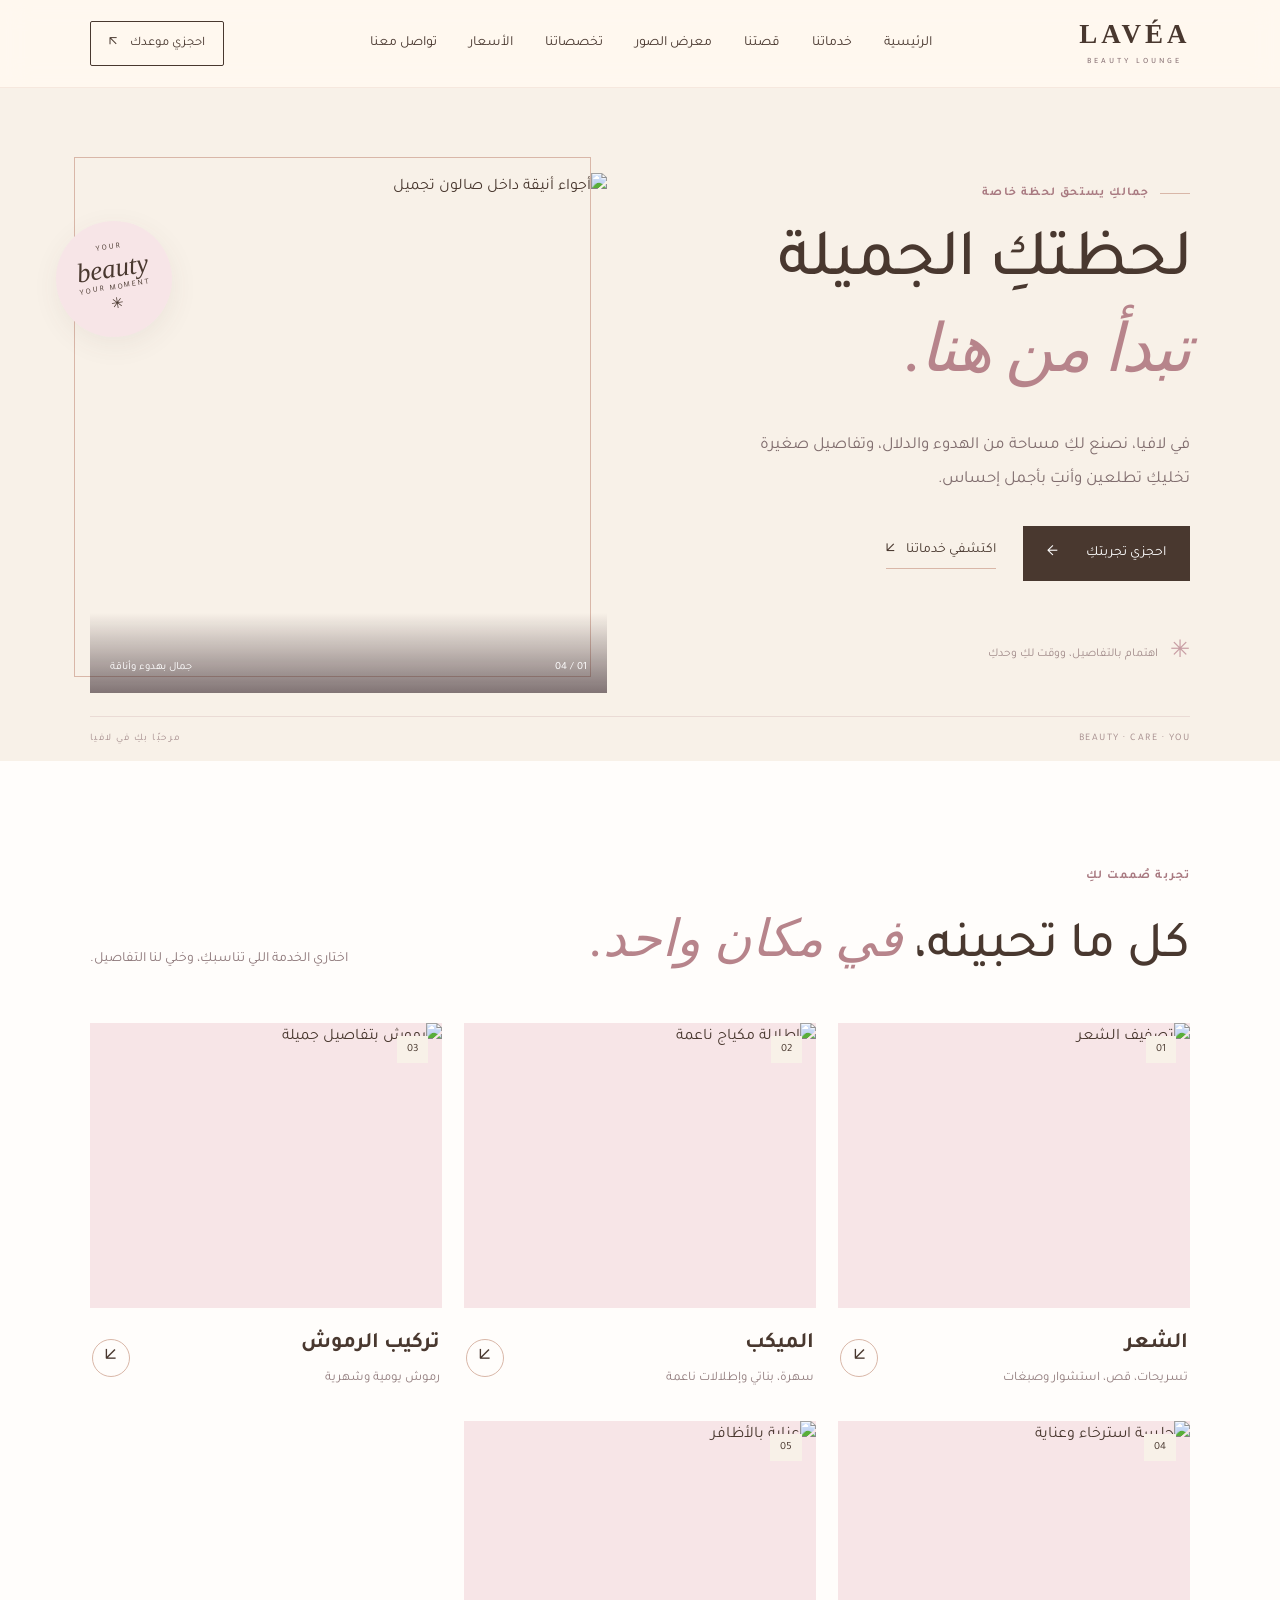
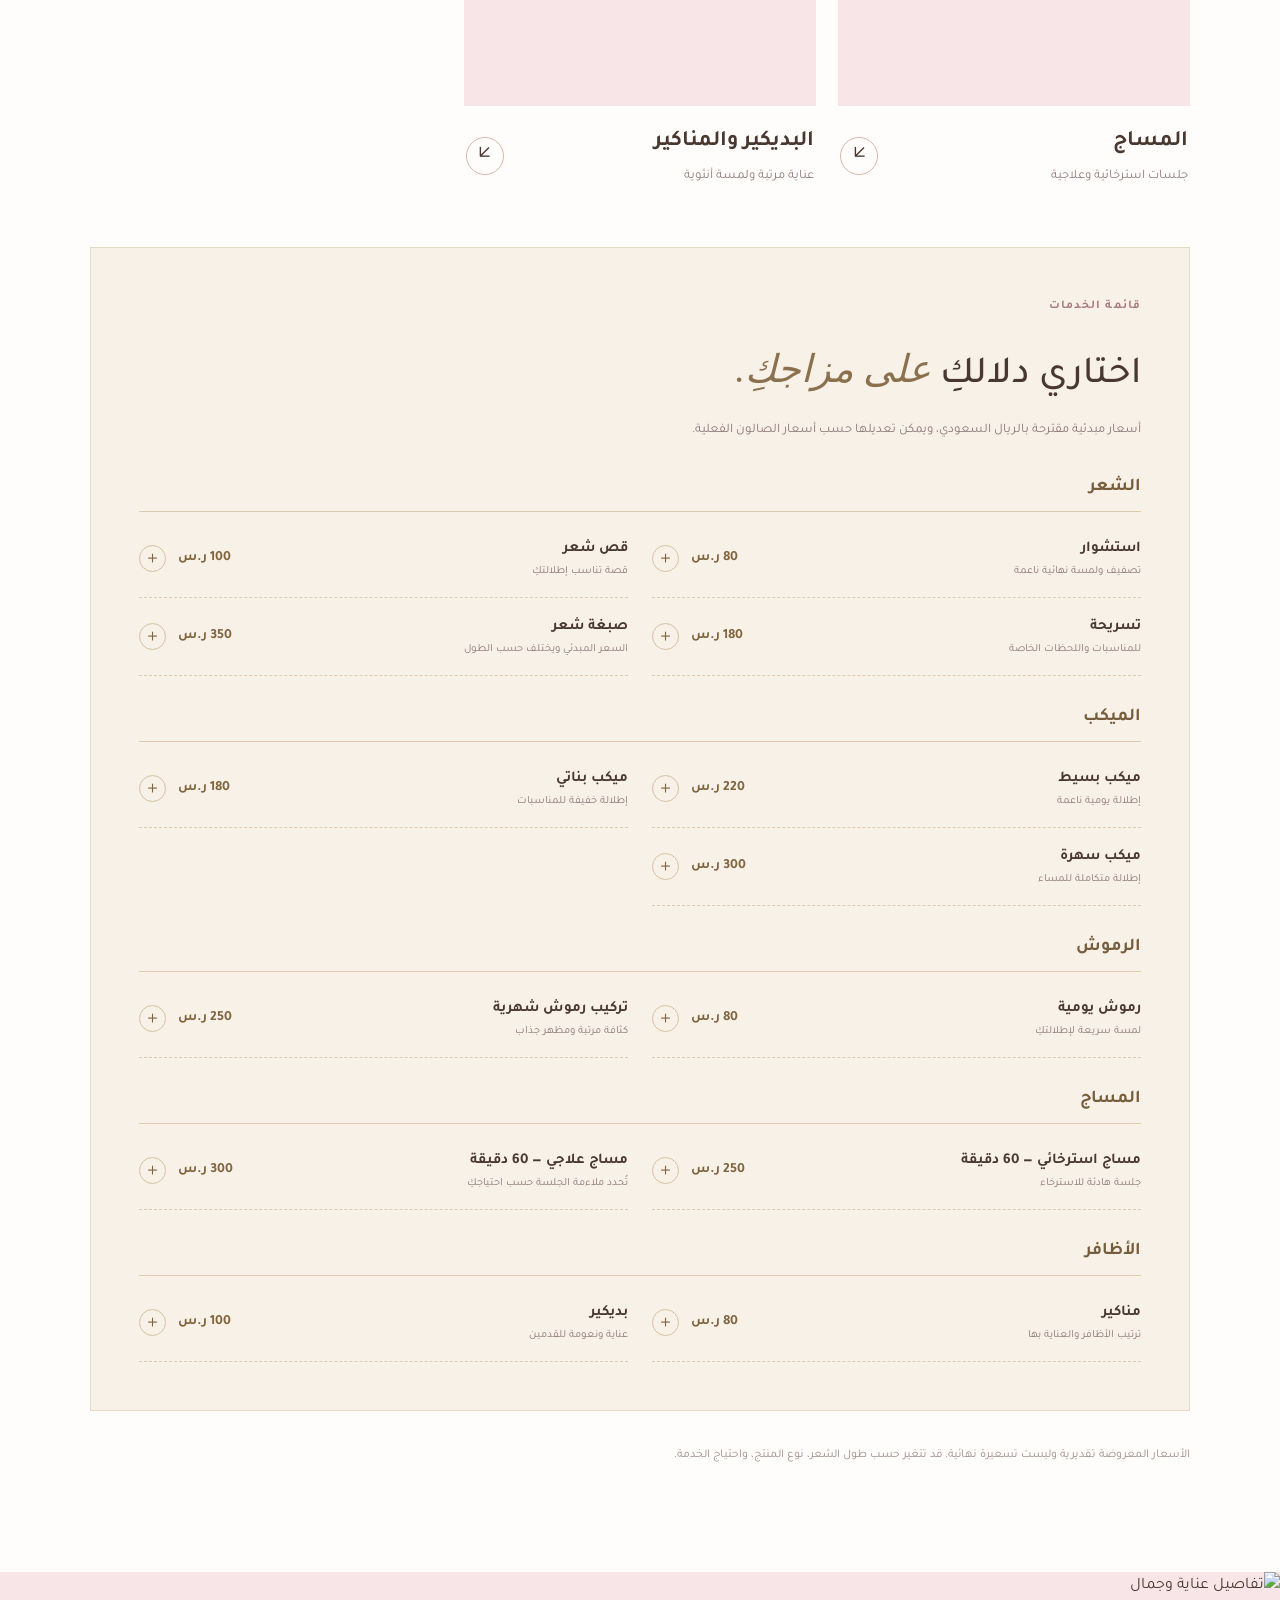
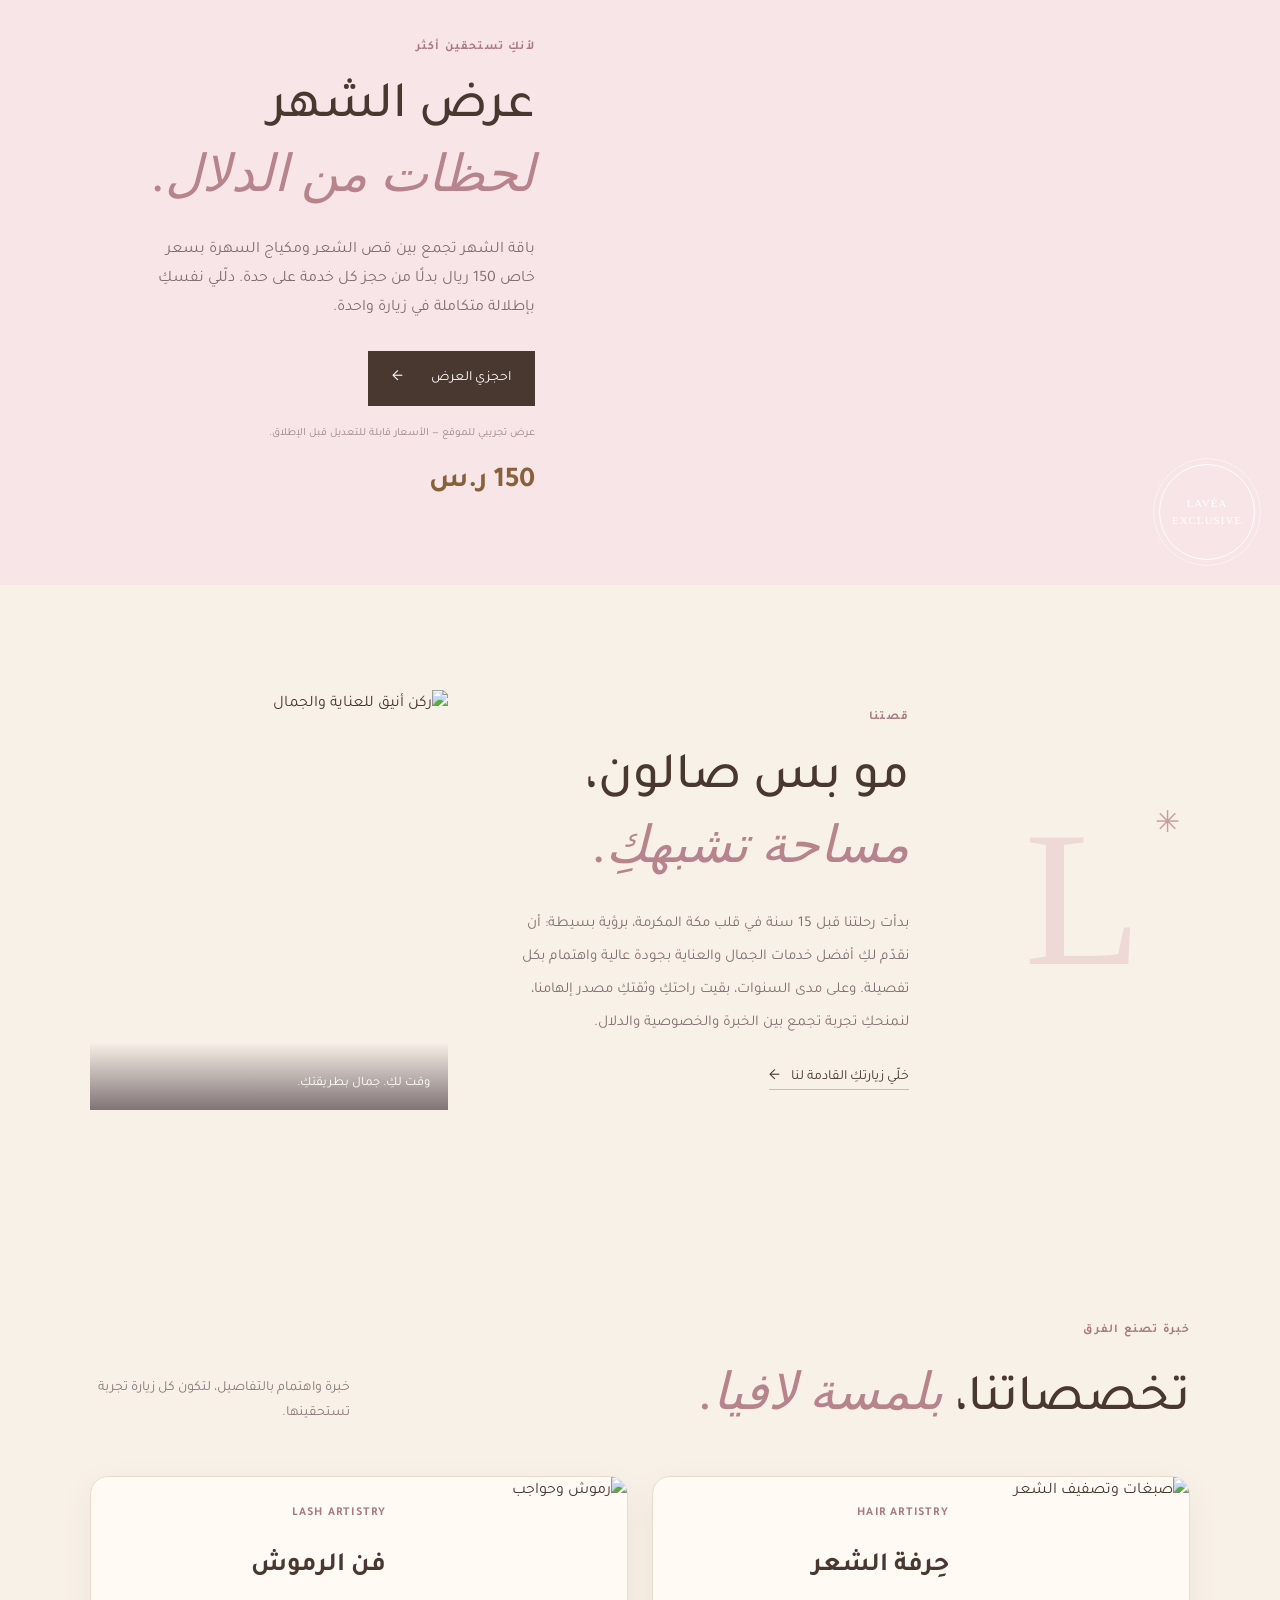
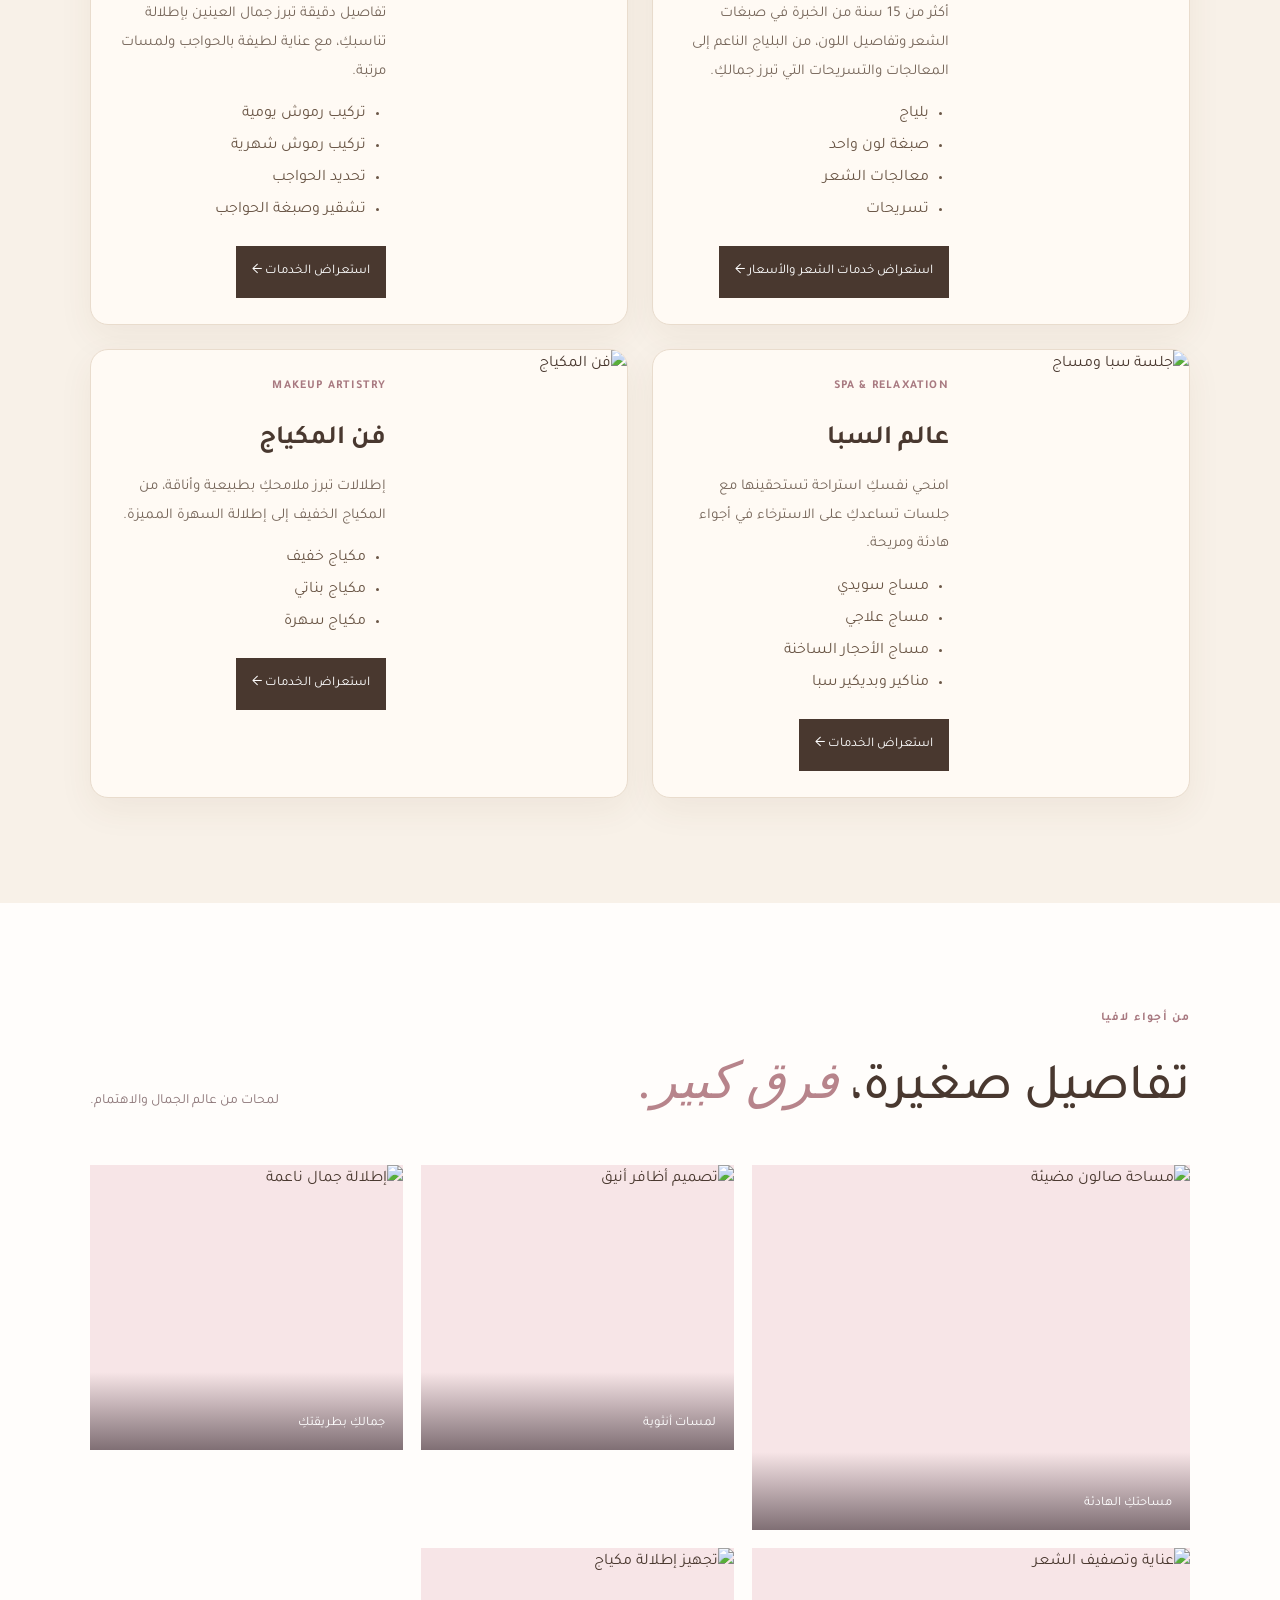
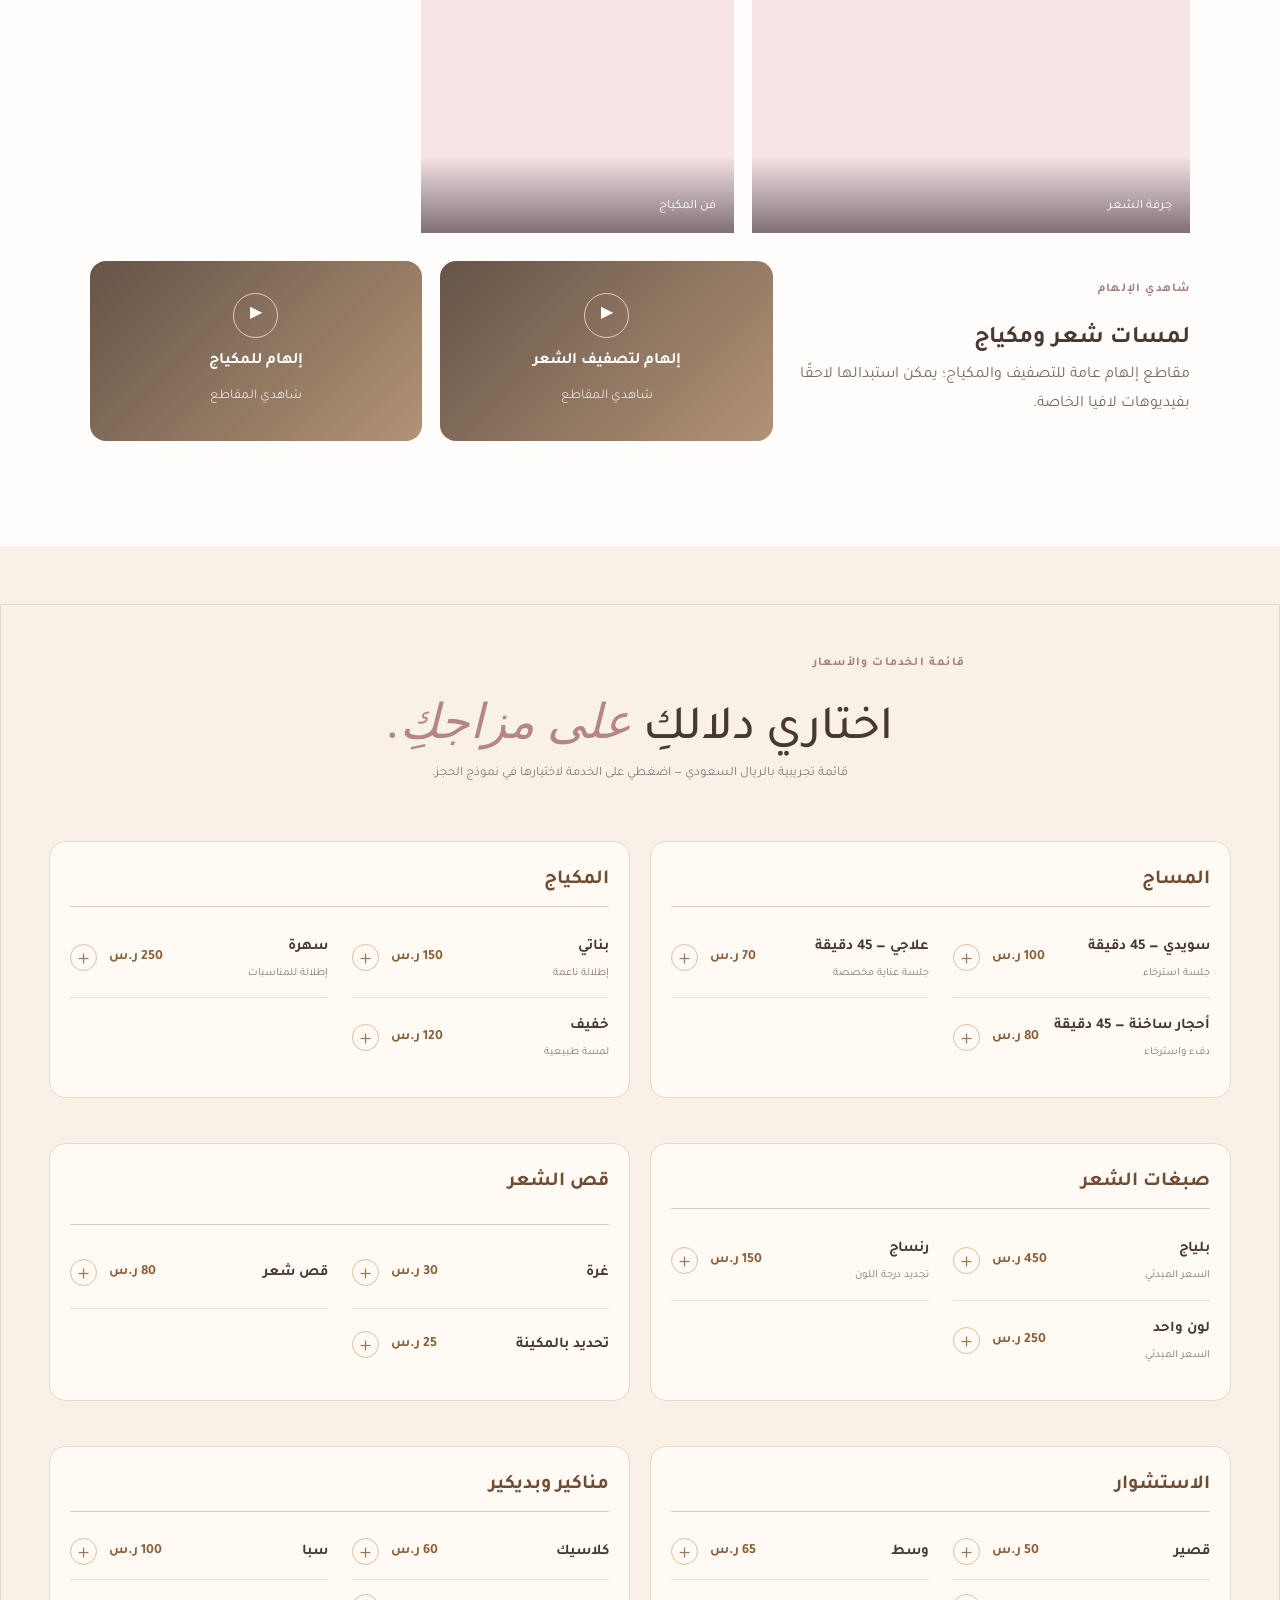
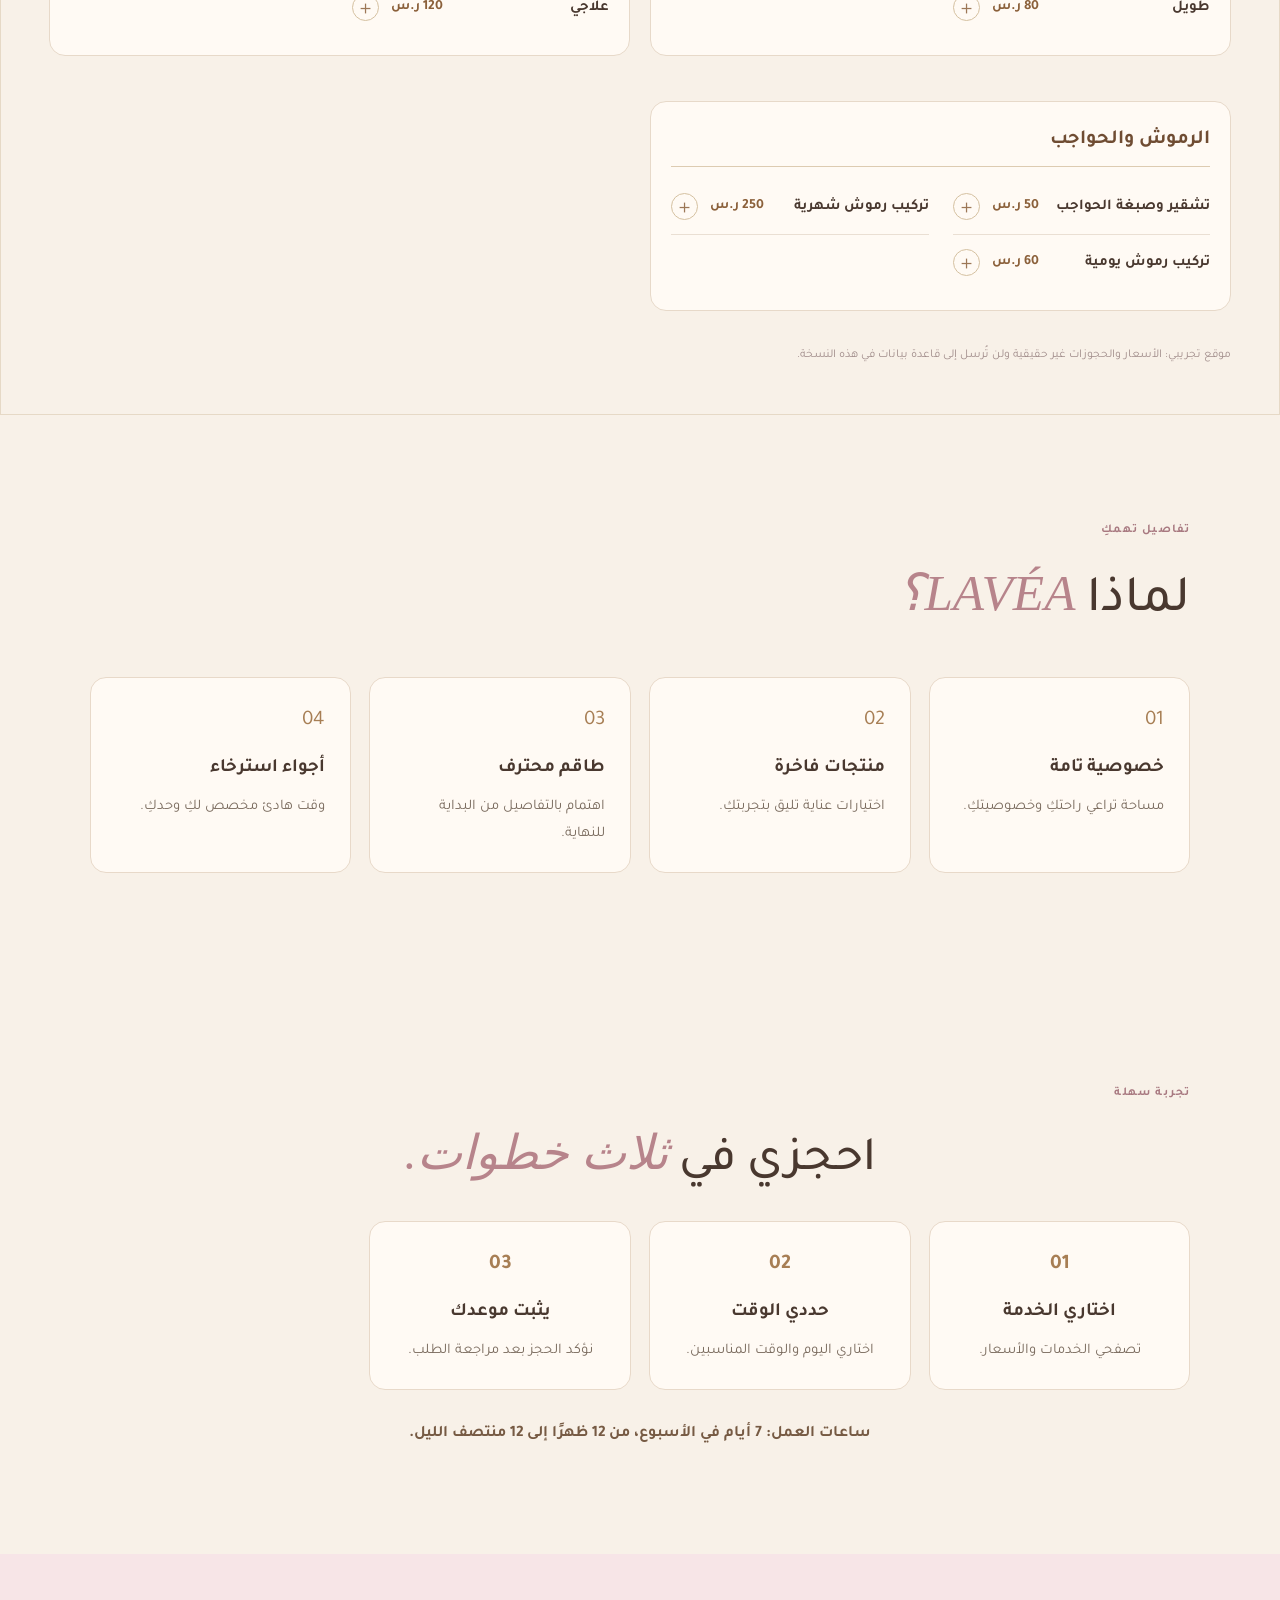
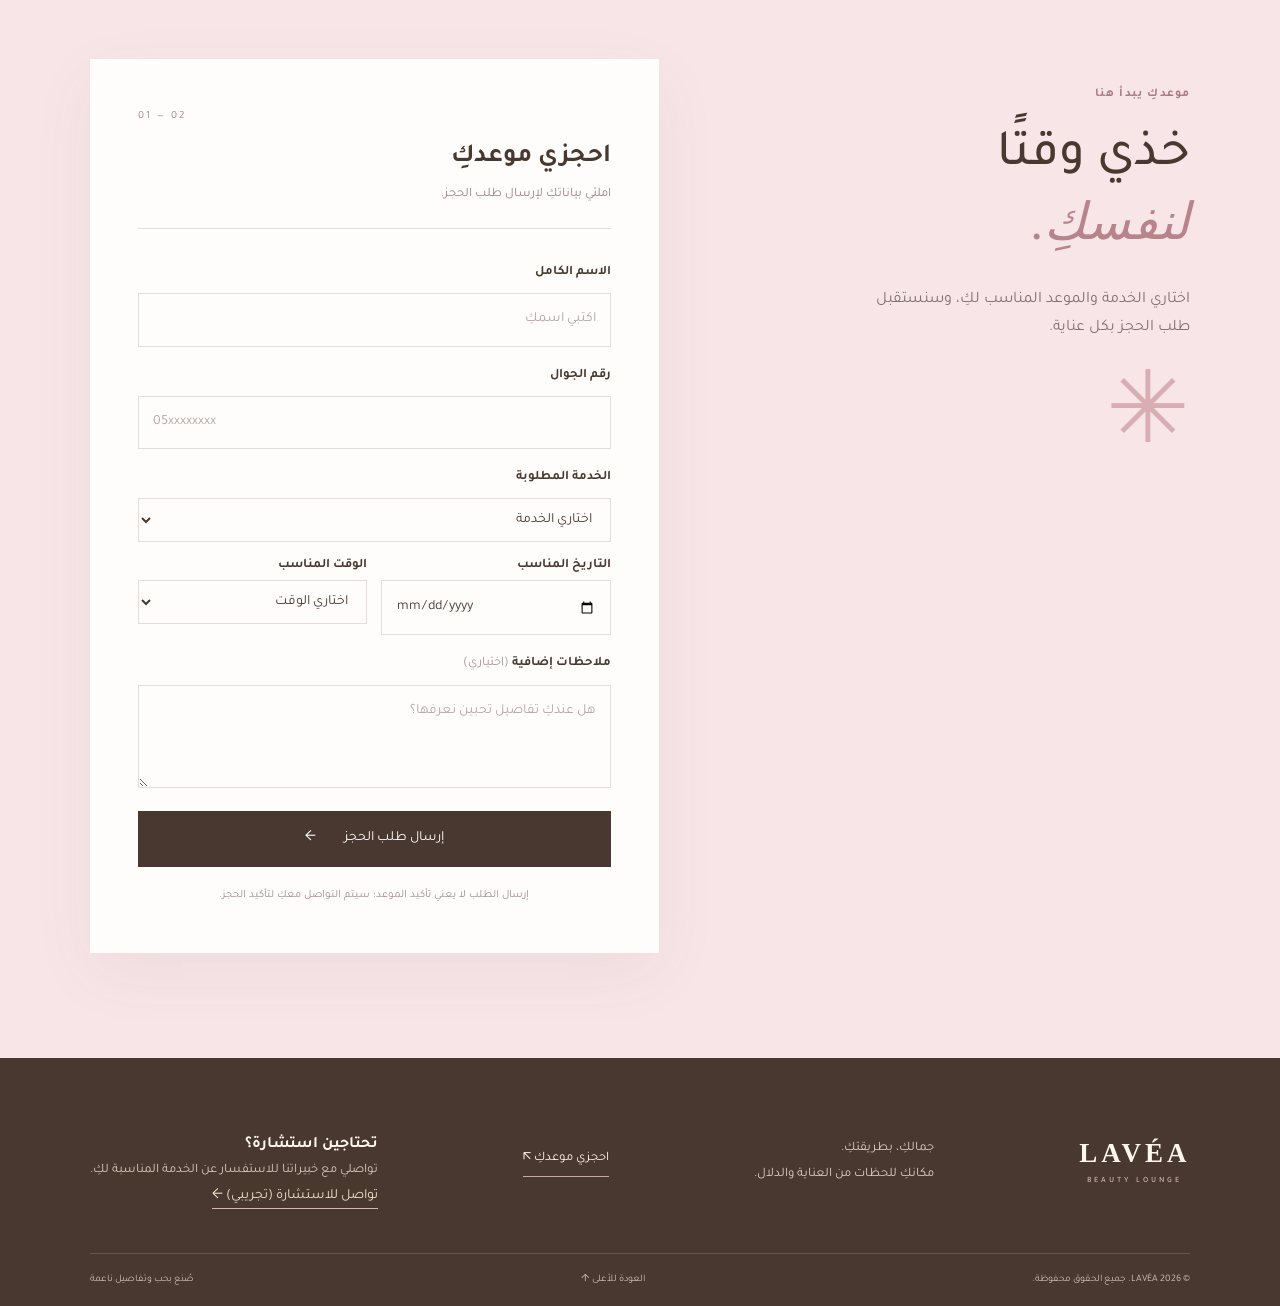
==== index.html @ 108fee9e "Add files via upload" ====
<!DOCTYPE html>
<html lang="ar" dir="rtl">
<head>
  <meta charset="UTF-8">
  <meta name="viewport" content="width=device-width, initial-scale=1.0">
  <meta name="theme-color" content="#fff8f0">
  <meta name="description" content="لافيا — مساحة أنثوية للعناية بجمالك والاستمتاع بلحظاتك الخاصة.">
  <title>LAVÉA | لافيا بيوتي</title>
  <link rel="preconnect" href="https://fonts.googleapis.com">
  <link rel="preconnect" href="https://fonts.gstatic.com" crossorigin>
  <link href="https://fonts.googleapis.com/css2?family=DM+Sans:wght@400;500;600;700&family=Tajawal:wght@400;500;600;700;800&display=swap" rel="stylesheet">
  <link rel="stylesheet" href="style.css">
</head>
<body>
  <header class="navbar">
    <a class="logo" href="#home" aria-label="لافيا الرئيسية">LAVÉA<span>BEAUTY LOUNGE</span></a>
    <nav aria-label="التنقل الرئيسي">
      <a href="#home">الرئيسية</a>
      <a href="#services">خدماتنا</a>
      <a href="#about">قصتنا</a>
      <a href="#gallery">معرض الصور</a>
      <a href="#specialties">تخصصاتنا</a>
      <a href="#price-list">الأسعار</a>
      <a href="#contact">تواصل معنا</a>
    </nav>
    <a href="#booking" class="nav-button">احجزي موعدك <span>↖</span></a>
  </header>

  <main>
    <section id="home" class="hero">
      <div class="hero-copy">
        <p class="eyebrow"><span class="eyebrow-line"></span> جمالكِ يستحق لحظة خاصة</p>
        <h1>لحظتكِ الجميلة<br><em>تبدأ من هنا.</em></h1>
        <p class="hero-description">في لافيا، نصنع لكِ مساحة من الهدوء والدلال، وتفاصيل صغيرة تخليكِ تطلعين وأنتِ بأجمل إحساس.</p>
        <div class="hero-actions">
          <a href="#booking" class="button button-primary">احجزي تجربتكِ <span>←</span></a>
          <a href="#services" class="text-link">اكتشفي خدماتنا <span>↙</span></a>
        </div>
        <div class="hero-note"><span class="sparkle">✳</span><span>اهتمام بالتفاصيل، ووقت لكِ وحدكِ</span></div>
      </div>
      <div class="hero-visual" aria-label="أجواء صالون تجميل أنيقة">
        <img src="https://images.unsplash.com/photo-1633681926022-84c23e8cb2d2?auto=format&fit=crop&w=1100&q=85" alt="أجواء أنيقة داخل صالون تجميل" fetchpriority="high">
        <div class="hero-stamp"><span>YOUR</span><strong>beauty</strong><span>YOUR MOMENT</span><b>✳</b></div>
        <div class="image-caption"><span>01 / 04</span><span>جمال بهدوء وأناقة</span></div>
      </div>
      <div class="hero-bottom"><span>BEAUTY · CARE · YOU</span><span>مرحبًا بكِ في لافيا</span></div>
    </section>

    <section id="services" class="services section-pad">
      <div class="section-heading">
        <div><p class="eyebrow">تجربة صُممت لكِ</p><h2>كل ما تحبينه، <em>في مكان واحد.</em></h2></div>
        <p class="section-intro">اختاري الخدمة اللي تناسبكِ، وخلي لنا التفاصيل.</p>
      </div>
      <div class="services-grid">
        <article class="service-card service-hair"><div class="service-photo"><img src="https://images.unsplash.com/photo-1560869713-7d0a29430803?auto=format&fit=crop&w=800&q=80" alt="تصفيف الشعر" loading="lazy"><span class="service-number">01</span></div><div class="service-info"><div><h3>الشعر</h3><p>تسريحات، قص، استشوار وصبغات</p></div><a href="#booking" aria-label="احجزي خدمة الشعر">↙</a></div></article>
        <article class="service-card"><div class="service-photo"><img src="https://images.unsplash.com/photo-1526045478516-99145907023c?auto=format&fit=crop&w=800&q=80" alt="إطلالة مكياج ناعمة" loading="lazy"><span class="service-number">02</span></div><div class="service-info"><div><h3>الميكب</h3><p>سهرة، بناتي وإطلالات ناعمة</p></div><a href="#booking" aria-label="احجزي خدمة الميكب">↙</a></div></article>
        <article class="service-card"><div class="service-photo"><img src="https://images.unsplash.com/photo-1604654894610-df63bc536371?auto=format&fit=crop&w=800&q=80" alt="رموش بتفاصيل جميلة" loading="lazy"><span class="service-number">03</span></div><div class="service-info"><div><h3>تركيب الرموش</h3><p>رموش يومية وشهرية</p></div><a href="#booking" aria-label="احجزي خدمة الرموش">↙</a></div></article>
        <article class="service-card"><div class="service-photo"><img src="https://images.unsplash.com/photo-1544161515-4ab6ce6db874?auto=format&fit=crop&w=800&q=80" alt="جلسة استرخاء وعناية" loading="lazy"><span class="service-number">04</span></div><div class="service-info"><div><h3>المساج</h3><p>جلسات استرخائية وعلاجية</p></div><a href="#booking" aria-label="احجزي خدمة المساج">↙</a></div></article>
        <article class="service-card"><div class="service-photo"><img src="https://images.unsplash.com/photo-1604654894610-df63bc536371?auto=format&fit=crop&w=800&q=80" alt="عناية بالأظافر" loading="lazy"><span class="service-number">05</span></div><div class="service-info"><div><h3>البديكير والمناكير</h3><p>عناية مرتبة ولمسة أنثوية</p></div><a href="#booking" aria-label="احجزي خدمة الأظافر">↙</a></div></article>
      </div>
      <div class="price-menu" aria-labelledby="price-title">
        <div class="price-menu-heading"><p class="eyebrow">قائمة الخدمات</p><h3 id="price-title">اختاري دلالكِ <em>على مزاجكِ.</em></h3><p>أسعار مبدئية مقترحة بالريال السعودي، ويمكن تعديلها حسب أسعار الصالون الفعلية.</p></div>
        <div class="price-group"><h4>الشعر</h4>
          <button class="price-item" type="button" data-service="استشوار"><span><b>استشوار</b><small>تصفيف ولمسة نهائية ناعمة</small></span><strong>80 ر.س</strong><i>＋</i></button>
          <button class="price-item" type="button" data-service="قص شعر"><span><b>قص شعر</b><small>قصة تناسب إطلالتكِ</small></span><strong>100 ر.س</strong><i>＋</i></button>
          <button class="price-item" type="button" data-service="تسريحة"><span><b>تسريحة</b><small>للمناسبات واللحظات الخاصة</small></span><strong>180 ر.س</strong><i>＋</i></button>
          <button class="price-item" type="button" data-service="صبغة شعر"><span><b>صبغة شعر</b><small>السعر المبدئي ويختلف حسب الطول</small></span><strong>350 ر.س</strong><i>＋</i></button>
        </div>
        <div class="price-group"><h4>الميكب</h4>
          <button class="price-item" type="button" data-service="ميكب بسيط"><span><b>ميكب بسيط</b><small>إطلالة يومية ناعمة</small></span><strong>220 ر.س</strong><i>＋</i></button>
          <button class="price-item" type="button" data-service="ميكب بناتي"><span><b>ميكب بناتي</b><small>إطلالة خفيفة للمناسبات</small></span><strong>180 ر.س</strong><i>＋</i></button>
          <button class="price-item" type="button" data-service="ميكب سهرة"><span><b>ميكب سهرة</b><small>إطلالة متكاملة للمساء</small></span><strong>300 ر.س</strong><i>＋</i></button>
        </div>
        <div class="price-group"><h4>الرموش</h4>
          <button class="price-item" type="button" data-service="رموش يومية"><span><b>رموش يومية</b><small>لمسة سريعة لإطلالتكِ</small></span><strong>80 ر.س</strong><i>＋</i></button>
          <button class="price-item" type="button" data-service="تركيب رموش شهرية"><span><b>تركيب رموش شهرية</b><small>كثافة مرتبة ومظهر جذاب</small></span><strong>250 ر.س</strong><i>＋</i></button>
        </div>
        <div class="price-group"><h4>المساج</h4>
          <button class="price-item" type="button" data-service="مساج استرخائي"><span><b>مساج استرخائي — 60 دقيقة</b><small>جلسة هادئة للاسترخاء</small></span><strong>250 ر.س</strong><i>＋</i></button>
          <button class="price-item" type="button" data-service="مساج علاجي"><span><b>مساج علاجي — 60 دقيقة</b><small>تُحدد ملاءمة الجلسة حسب احتياجكِ</small></span><strong>300 ر.س</strong><i>＋</i></button>
        </div>
        <div class="price-group"><h4>الأظافر</h4>
          <button class="price-item" type="button" data-service="مناكير"><span><b>مناكير</b><small>ترتيب الأظافر والعناية بها</small></span><strong>80 ر.س</strong><i>＋</i></button>
          <button class="price-item" type="button" data-service="بديكير"><span><b>بديكير</b><small>عناية ونعومة للقدمين</small></span><strong>100 ر.س</strong><i>＋</i></button>
        </div>
      </div>
      <p class="services-footnote">الأسعار المعروضة تقديرية وليست تسعيرة نهائية. قد تتغير حسب طول الشعر، نوع المنتج، واحتياج الخدمة.</p>
    </section>

    <section class="monthly-offer" aria-labelledby="offer-title">
      <div class="offer-image"><img src="https://images.unsplash.com/photo-1519415510236-718bdfcd89c8?auto=format&fit=crop&w=1100&q=85" alt="تفاصيل عناية وجمال" loading="lazy"><span class="offer-seal">LAVÉA<br>EXCLUSIVE</span></div>
      <div class="offer-copy"><p class="eyebrow">لأنكِ تستحقين أكثر</p><h2 id="offer-title">عرض الشهر<br><em>لحظات من الدلال.</em></h2><p>باقة الشهر تجمع بين قص الشعر ومكياج السهرة بسعر خاص 150 ريال بدلًا من حجز كل خدمة على حدة. دلّلي نفسكِ بإطلالة متكاملة في زيارة واحدة.</p><a href="#booking" class="button button-dark">احجزي العرض <span>←</span></a><span class="offer-small">عرض تجريبي للموقع — الأسعار قابلة للتعديل قبل الإطلاق.</span><strong class="offer-price">150 ر.س</strong></div>
    </section>

    <section id="about" class="about section-pad">
      <div class="about-mark">L<span>✳</span></div>
      <div class="about-copy"><p class="eyebrow">قصتنا</p><h2>مو بس صالون،<br><em>مساحة تشبهكِ.</em></h2><p>بدأت رحلتنا قبل 15 سنة في قلب مكة المكرمة، برؤية بسيطة: أن نقدّم لكِ أفضل خدمات الجمال والعناية بجودة عالية واهتمام بكل تفصيلة. وعلى مدى السنوات، بقيت راحتكِ وثقتكِ مصدر إلهامنا، لنمنحكِ تجربة تجمع بين الخبرة والخصوصية والدلال.</p><a class="text-link" href="#booking">خلّي زيارتكِ القادمة لنا <span>←</span></a></div>
      <div class="about-image"><img src="https://images.unsplash.com/photo-1600334129128-685c5582fd35?auto=format&fit=crop&w=900&q=85" alt="ركن أنيق للعناية والجمال" loading="lazy"><span>وقت لكِ. جمال بطريقتكِ.</span></div>
    </section>

    <section id="specialties" class="specialties section-pad">
      <div class="section-heading"><div><p class="eyebrow">خبرة تصنع الفرق</p><h2>تخصصاتنا، <em>بلمسة لافيا.</em></h2></div><p class="section-intro">خبرة واهتمام بالتفاصيل، لتكون كل زيارة تجربة تستحقينها.</p></div>
      <div class="specialty-grid">
        <article class="specialty-card"><img src="https://images.unsplash.com/photo-1560869713-7d0a29430803?auto=format&fit=crop&w=900&q=85" alt="صبغات وتصفيف الشعر" loading="lazy"><div><p class="eyebrow">HAIR ARTISTRY</p><h3>حِرفة الشعر</h3><p>أكثر من 15 سنة من الخبرة في صبغات الشعر وتفاصيل اللون، من البلياج الناعم إلى المعالجات والتسريحات التي تبرز جمالكِ.</p><ul><li>بلياج</li><li>صبغة لون واحد</li><li>معالجات الشعر</li><li>تسريحات</li></ul><a class="button button-dark" href="#price-list">استعراض خدمات الشعر والأسعار ←</a></div></article>
        <article class="specialty-card"><img src="https://images.unsplash.com/photo-1583001931096-959e9a1a6223?auto=format&fit=crop&w=900&q=85" alt="رموش وحواجب" loading="lazy"><div><p class="eyebrow">LASH ARTISTRY</p><h3>فن الرموش</h3><p>تفاصيل دقيقة تبرز جمال العينين بإطلالة تناسبكِ، مع عناية لطيفة بالحواجب ولمسات مرتبة.</p><ul><li>تركيب رموش يومية</li><li>تركيب رموش شهرية</li><li>تحديد الحواجب</li><li>تشقير وصبغة الحواجب</li></ul><a class="button button-dark" href="#price-list">استعراض الخدمات ←</a></div></article>
        <article class="specialty-card"><img src="https://images.unsplash.com/photo-1544161515-4ab6ce6db874?auto=format&fit=crop&w=900&q=85" alt="جلسة سبا ومساج" loading="lazy"><div><p class="eyebrow">SPA & RELAXATION</p><h3>عالم السبا</h3><p>امنحي نفسكِ استراحة تستحقينها مع جلسات تساعدكِ على الاسترخاء في أجواء هادئة ومريحة.</p><ul><li>مساج سويدي</li><li>مساج علاجي</li><li>مساج الأحجار الساخنة</li><li>مناكير وبديكير سبا</li></ul><a class="button button-dark" href="#price-list">استعراض الخدمات ←</a></div></article>
        <article class="specialty-card"><img src="https://images.unsplash.com/photo-1487412947147-5cebf100ffc2?auto=format&fit=crop&w=900&q=85" alt="فن المكياج" loading="lazy"><div><p class="eyebrow">MAKEUP ARTISTRY</p><h3>فن المكياج</h3><p>إطلالات تبرز ملامحكِ بطبيعية وأناقة، من المكياج الخفيف إلى إطلالة السهرة المميزة.</p><ul><li>مكياج خفيف</li><li>مكياج بناتي</li><li>مكياج سهرة</li></ul><a class="button button-dark" href="#price-list">استعراض الخدمات ←</a></div></article>
      </div>
    </section>

    <section id="gallery" class="gallery section-pad">
      <div class="section-heading"><div><p class="eyebrow">من أجواء لافيا</p><h2>تفاصيل صغيرة، <em>فرق كبير.</em></h2></div><p class="section-intro">لمحات من عالم الجمال والاهتمام.</p></div>
      <div class="gallery-grid">
        <figure class="gallery-large"><img src="https://images.unsplash.com/photo-1600948836101-f9ffda59d250?auto=format&fit=crop&w=1000&q=85" alt="مساحة صالون مضيئة" loading="lazy"><figcaption>مساحتكِ الهادئة</figcaption></figure>
        <figure><img src="https://images.unsplash.com/photo-1610992015732-2449b76344bc?auto=format&fit=crop&w=700&q=85" alt="تصميم أظافر أنيق" loading="lazy"><figcaption>لمسات أنثوية</figcaption></figure>
        <figure><img src="https://images.unsplash.com/photo-1487412947147-5cebf100ffc2?auto=format&fit=crop&w=700&q=85" alt="إطلالة جمال ناعمة" loading="lazy"><figcaption>جمالكِ بطريقتكِ</figcaption></figure>
        <figure><img src="https://images.unsplash.com/photo-1560066984-138dadb4c035?auto=format&fit=crop&w=700&q=85" alt="عناية وتصفيف الشعر" loading="lazy"><figcaption>حِرفة الشعر</figcaption></figure>
        <figure><img src="https://images.unsplash.com/photo-1522337360788-8b13dee7a37e?auto=format&fit=crop&w=700&q=85" alt="تجهيز إطلالة مكياج" loading="lazy"><figcaption>فن المكياج</figcaption></figure>
      </div>
      <div class="video-gallery"><div><p class="eyebrow">شاهدي الإلهام</p><h3>لمسات شعر ومكياج</h3><p>مقاطع إلهام عامة للتصفيف والمكياج؛ يمكن استبدالها لاحقًا بفيديوهات لافيا الخاصة.</p></div><a class="video-tile" href="https://www.youtube.com/results?search_query=hair+styling+tutorial" target="_blank" rel="noopener"><span>▶</span><b>إلهام لتصفيف الشعر</b><small>شاهدي المقاطع</small></a><a class="video-tile" href="https://www.youtube.com/results?search_query=soft+glam+makeup+tutorial" target="_blank" rel="noopener"><span>▶</span><b>إلهام للمكياج</b><small>شاهدي المقاطع</small></a>
    </section>

    <section id="price-list" class="price-menu section-pad"><div class="price-menu-heading"><p class="eyebrow">قائمة الخدمات والأسعار</p><h2>اختاري دلالكِ <em>على مزاجكِ.</em></h2><p>قائمة تجريبية بالريال السعودي — اضغطي على الخدمة لاختيارها في نموذج الحجز.</p></div><div class="demo-price-grid">
<div class="price-group"><h4>المساج</h4><button class="price-item" data-service="مساج سويدي"><span><b>سويدي — 45 دقيقة</b><small>جلسة استرخاء</small></span><strong>100 ر.س</strong><i>＋</i></button><button class="price-item" data-service="مساج علاجي"><span><b>علاجي — 45 دقيقة</b><small>جلسة عناية مخصصة</small></span><strong>70 ر.س</strong><i>＋</i></button><button class="price-item" data-service="مساج أحجار ساخنة"><span><b>أحجار ساخنة — 45 دقيقة</b><small>دفء واسترخاء</small></span><strong>80 ر.س</strong><i>＋</i></button></div>
<div class="price-group"><h4>المكياج</h4><button class="price-item" data-service="مكياج بناتي"><span><b>بناتي</b><small>إطلالة ناعمة</small></span><strong>150 ر.س</strong><i>＋</i></button><button class="price-item" data-service="مكياج سهرة"><span><b>سهرة</b><small>إطلالة للمناسبات</small></span><strong>250 ر.س</strong><i>＋</i></button><button class="price-item" data-service="مكياج خفيف"><span><b>خفيف</b><small>لمسة طبيعية</small></span><strong>120 ر.س</strong><i>＋</i></button></div>
<div class="price-group"><h4>صبغات الشعر</h4><button class="price-item" data-service="بلياج"><span><b>بلياج</b><small>السعر المبدئي</small></span><strong>450 ر.س</strong><i>＋</i></button><button class="price-item" data-service="رنساج"><span><b>رنساج</b><small>تجديد درجة اللون</small></span><strong>150 ر.س</strong><i>＋</i></button><button class="price-item" data-service="صبغة لون واحد"><span><b>لون واحد</b><small>السعر المبدئي</small></span><strong>250 ر.س</strong><i>＋</i></button></div>
<div class="price-group"><h4>قص الشعر</h4><button class="price-item" data-service="قص غرة"><span><b>غرة</b></span><strong>30 ر.س</strong><i>＋</i></button><button class="price-item" data-service="قص شعر"><span><b>قص شعر</b></span><strong>80 ر.س</strong><i>＋</i></button><button class="price-item" data-service="تحديد بالمكينة"><span><b>تحديد بالمكينة</b></span><strong>25 ر.س</strong><i>＋</i></button></div>
<div class="price-group"><h4>الاستشوار</h4><button class="price-item" data-service="استشوار قصير"><span><b>قصير</b></span><strong>50 ر.س</strong><i>＋</i></button><button class="price-item" data-service="استشوار وسط"><span><b>وسط</b></span><strong>65 ر.س</strong><i>＋</i></button><button class="price-item" data-service="استشوار طويل"><span><b>طويل</b></span><strong>80 ر.س</strong><i>＋</i></button></div>
<div class="price-group"><h4>مناكير وبديكير</h4><button class="price-item" data-service="مناكير وبديكير كلاسيك"><span><b>كلاسيك</b></span><strong>60 ر.س</strong><i>＋</i></button><button class="price-item" data-service="مناكير وبديكير سبا"><span><b>سبا</b></span><strong>100 ر.س</strong><i>＋</i></button><button class="price-item" data-service="مناكير وبديكير علاجي"><span><b>علاجي</b></span><strong>120 ر.س</strong><i>＋</i></button></div>
<div class="price-group"><h4>الرموش والحواجب</h4><button class="price-item" data-service="تشقير وصبغة الحواجب"><span><b>تشقير وصبغة الحواجب</b></span><strong>50 ر.س</strong><i>＋</i></button><button class="price-item" data-service="رموش شهرية"><span><b>تركيب رموش شهرية</b></span><strong>250 ر.س</strong><i>＋</i></button><button class="price-item" data-service="رموش يومية"><span><b>تركيب رموش يومية</b></span><strong>60 ر.س</strong><i>＋</i></button></div></div><p class="services-footnote">موقع تجريبي: الأسعار والحجوزات غير حقيقية ولن تُرسل إلى قاعدة بيانات في هذه النسخة.</p></section>

    <section class="why-lavea section-pad"><div class="section-heading"><div><p class="eyebrow">تفاصيل تهمكِ</p><h2>لماذا <em>LAVÉA؟</em></h2></div></div><div class="why-grid"><article><span>01</span><h3>خصوصية تامة</h3><p>مساحة تراعي راحتكِ وخصوصيتكِ.</p></article><article><span>02</span><h3>منتجات فاخرة</h3><p>اختيارات عناية تليق بتجربتكِ.</p></article><article><span>03</span><h3>طاقم محترف</h3><p>اهتمام بالتفاصيل من البداية للنهاية.</p></article><article><span>04</span><h3>أجواء استرخاء</h3><p>وقت هادئ مخصص لكِ وحدكِ.</p></article></div></section>
    <section class="booking-steps section-pad"><p class="eyebrow">تجربة سهلة</p><h2>احجزي في <em>ثلاث خطوات.</em></h2><div class="steps-grid"><article><b>01</b><h3>اختاري الخدمة</h3><p>تصفحي الخدمات والأسعار.</p></article><article><b>02</b><h3>حددي الوقت</h3><p>اختاري اليوم والوقت المناسبين.</p></article><article><b>03</b><h3>يثبت موعدك</h3><p>نؤكد الحجز بعد مراجعة الطلب.</p></article></div><p class="hours-note">ساعات العمل: 7 أيام في الأسبوع، من 12 ظهرًا إلى 12 منتصف الليل.</p></section>

    <section id="booking" class="booking section-pad">
      <div class="booking-aside"><p class="eyebrow">موعدكِ يبدأ هنا</p><h2>خذي وقتًا<br><em>لنفسكِ.</em></h2><p>اختاري الخدمة والموعد المناسب لكِ، وسنستقبل طلب الحجز بكل عناية.</p><div class="booking-flower">✳</div></div>
      <div class="booking-panel"><div class="booking-panel-heading"><span>01 — 02</span><h3>احجزي موعدكِ</h3><p>املئي بياناتكِ لإرسال طلب الحجز.</p></div>
        <form id="bookingForm">
          <label for="name">الاسم الكامل</label><input type="text" id="name" name="name" placeholder="اكتبي اسمكِ" autocomplete="name" required>
          <label for="phone">رقم الجوال</label><input type="tel" id="phone" name="phone" placeholder="05xxxxxxxx" autocomplete="tel" inputmode="tel" required>
          <label for="service">الخدمة المطلوبة</label><select id="service" name="service" required><option value="">اختاري الخدمة</option></select>
          <div class="form-row"><div><label for="date">التاريخ المناسب</label><input type="date" id="date" name="date" required></div><div><label for="time">الوقت المناسب</label><select id="time" name="time" required><option value="">اختاري الوقت</option></select></div></div>
          <label for="notes">ملاحظات إضافية <span>(اختياري)</span></label><textarea id="notes" name="notes" rows="3" placeholder="هل عندكِ تفاصيل تحبين نعرفها؟"></textarea>
          <button type="submit" class="button button-primary submit-button">إرسال طلب الحجز <span>←</span></button>
          <p id="bookingMessage" role="status" aria-live="polite"></p>
          <p class="privacy-note">إرسال الطلب لا يعني تأكيد الموعد؛ سيتم التواصل معكِ لتأكيد الحجز.</p>
        </form>
      </div>
    </section>
  </main>

  <footer id="contact" class="footer">
    <div class="footer-main"><a class="logo footer-logo" href="#home">LAVÉA<span>BEAUTY LOUNGE</span></a><p>جمالكِ، بطريقتكِ.<br>مكانكِ للحظات من العناية والدلال.</p><a href="#booking" class="footer-book">احجزي موعدكِ ↖</a><div class="consult"><b>تحتاجين استشارة؟</b><p>تواصلي مع خبيراتنا للاستفسار عن الخدمة المناسبة لكِ.</p><a href="#booking" class="text-link">تواصل للاستشارة (تجريبي) ←</a></div></div>
    <div class="footer-bottom"><span>© 2026 LAVÉA. جميع الحقوق محفوظة.</span><a href="#home">العودة للأعلى ↑</a><span>صُنع بحب وتفاصيل ناعمة</span></div>
  </footer>

  <script src="https://cdn.jsdelivr.net/npm/@supabase/supabase-js@2"></script>
  <script src="script.js"></script>
</body>
</html>
---- style.css ----
:root{--cream:#fff8f0;--cream-deep:#f7eee6;--pink:#f7e5e7;--pink-deep:#e9cbd0;--rose:#d9b7a8;--ink:#574347;--muted:#8d7779;--white:#fffdfb;--line:#eadbd5;--serif:Georgia,'Times New Roman',serif;--sans:'Tajawal','DM Sans',Arial,sans-serif}
*{margin:0;padding:0;box-sizing:border-box}html{scroll-behavior:smooth;scroll-padding-top:90px}body{font-family:var(--sans);background:var(--cream);color:var(--ink);line-height:1.8;font-size:16px}img{display:block;width:100%;height:100%;object-fit:cover}a{color:inherit;text-decoration:none}button,input,select,textarea{font:inherit}.navbar{height:88px;padding:0 7%;display:flex;align-items:center;justify-content:space-between;gap:28px;background:rgba(255,248,240,.96);position:sticky;top:0;z-index:20;border-bottom:1px solid rgba(217,183,168,.25);backdrop-filter:blur(14px)}.logo{font-family:var(--serif);font-size:27px;letter-spacing:4px;line-height:1.1;font-weight:600;direction:ltr;text-align:left;white-space:nowrap}.logo span{display:block;font:500 8px var(--sans);letter-spacing:3px;margin-top:7px;text-align:center;color:var(--muted)}nav{display:flex;align-items:center;gap:clamp(16px,2.5vw,36px)}nav a{font-size:14px;transition:color .2s}nav a:hover,.text-link:hover{color:#b7848b}.nav-button{border:1px solid var(--ink);border-radius:2px;padding:10px 18px;font-size:13px;white-space:nowrap}.nav-button span{margin-right:10px}.hero{min-height:650px;padding:65px 7% 0;display:grid;grid-template-columns:1fr 1fr;align-items:center;gap:6%;position:relative;overflow:hidden}.hero-copy{padding:30px 0 85px;max-width:560px}.eyebrow{font-size:12px;letter-spacing:1.2px;color:#a87980;font-weight:700;margin-bottom:18px;display:flex;align-items:center;gap:11px}.eyebrow-line{display:inline-block;width:30px;height:1px;background:var(--rose)}h1,h2{font-weight:500;line-height:1.27}h1{font-size:clamp(44px,5.2vw,74px);letter-spacing:-1.5px;margin-bottom:24px}h1 em,h2 em{font-family:var(--serif);font-weight:400;color:#b7848b} .hero-description{max-width:430px;color:#806d6e;font-size:17px;line-height:2;margin-bottom:29px}.hero-actions{display:flex;align-items:center;gap:27px;flex-wrap:wrap}.button{display:inline-flex;align-items:center;justify-content:center;gap:28px;padding:14px 23px;border:1px solid transparent;min-height:52px;font-size:14px;cursor:pointer;transition:transform .2s,background .2s}.button:hover{transform:translateY(-2px)}.button-primary{background:var(--ink);color:white}.button-primary:hover{background:#73575e}.text-link{font-size:14px;border-bottom:1px solid var(--rose);padding-bottom:5px}.text-link span{margin-right:8px}.hero-note{display:flex;align-items:center;gap:12px;margin-top:52px;color:#a28c8b;font-size:12px}.sparkle{font-size:24px;color:#c79da3}.hero-visual{height:520px;position:relative;margin-bottom:48px}.hero-visual:before{content:"";position:absolute;inset:-16px 16px 16px -16px;border:1px solid var(--rose);z-index:0}.hero-visual>img{position:relative;z-index:1}.hero-stamp{position:absolute;z-index:2;left:-34px;top:48px;background:var(--pink);width:116px;height:116px;border-radius:50%;display:flex;flex-direction:column;align-items:center;justify-content:center;line-height:1.15;transform:rotate(-9deg);box-shadow:0 8px 28px #57434712}.hero-stamp span{font-size:8px;letter-spacing:2px}.hero-stamp strong{font:italic 27px var(--serif);font-weight:400}.hero-stamp b{font-size:15px;font-weight:400;margin-top:4px}.image-caption{position:absolute;z-index:2;bottom:0;right:0;left:0;display:flex;justify-content:space-between;background:linear-gradient(transparent,#36252c9c);color:white;padding:45px 20px 15px;font-size:11px}.hero-bottom{position:absolute;bottom:0;left:7%;right:7%;height:45px;border-top:1px solid var(--line);display:flex;align-items:center;justify-content:space-between;color:#a58d8d;font-size:10px;letter-spacing:1.5px}.section-pad{padding:105px 7%}.services{background:var(--white)}.section-heading{display:flex;justify-content:space-between;align-items:end;gap:30px;margin-bottom:42px}.section-heading h2,.about h2,.offer-copy h2,.booking-aside h2{font-size:clamp(34px,4vw,52px)}.section-intro{max-width:260px;color:#8d7779;font-size:14px;margin-bottom:8px}.services-grid{display:grid;grid-template-columns:repeat(3,minmax(0,1fr));gap:30px 22px}.service-card{min-width:0}.service-photo{height:285px;position:relative;overflow:hidden;background:var(--pink)}.service-photo img{transition:transform .6s}.service-card:hover .service-photo img{transform:scale(1.04)}.service-number{position:absolute;top:13px;right:14px;background:var(--cream);padding:4px 10px;font-size:11px;direction:ltr}.service-info{display:flex;justify-content:space-between;align-items:center;padding:17px 2px 0;gap:10px}.service-info h3{font-size:22px;font-weight:600;margin-bottom:3px}.service-info p{font-size:13px;color:#927d7e}.service-info>a{width:38px;height:38px;flex-shrink:0;display:grid;place-items:center;border:1px solid var(--rose);border-radius:50%;font-size:18px;transition:.2s}.service-info>a:hover{background:var(--pink)}.services-footnote{margin-top:34px;font-size:12px;color:#a18d8b}.monthly-offer{display:grid;grid-template-columns:1.05fr 1fr;background:var(--pink);min-height:490px}.offer-image{position:relative;min-height:430px}.offer-seal{position:absolute;right:25px;bottom:25px;border:1px solid white;color:white;outline:1px solid #ffffff80;outline-offset:5px;width:96px;height:96px;border-radius:50%;display:grid;place-content:center;text-align:center;font:11px var(--serif);letter-spacing:1px;line-height:1.5}.offer-copy{padding:65px clamp(35px,7vw,105px);display:flex;flex-direction:column;align-items:flex-start;justify-content:center}.offer-copy h2{margin-bottom:20px}.offer-copy>p:not(.eyebrow){color:#826e70;max-width:400px;margin-bottom:28px}.button-dark{background:var(--ink);color:white}.offer-small{font-size:11px;color:#9d8588;margin-top:18px}.about{display:grid;grid-template-columns:.6fr 1.1fr 1fr;align-items:center;gap:6%;background:var(--cream)}.about-mark{font:clamp(100px,15vw,200px) var(--serif);color:#efd9d7;position:relative;line-height:1;text-align:center;direction:ltr}.about-mark span{font:30px var(--sans);position:absolute;top:0;right:5%;color:#c79da3}.about-copy h2{margin-bottom:20px}.about-copy>p:not(.eyebrow){font-size:15px;color:#856f71;line-height:2.2;margin-bottom:24px}.about-image{height:420px;position:relative}.about-image span{position:absolute;bottom:0;right:0;left:0;padding:30px 18px 14px;color:white;background:linear-gradient(transparent,#34242c9c);font-size:13px}.gallery{background:var(--white)}.gallery-grid{display:grid;grid-template-columns:1.4fr 1fr 1fr;gap:18px}.gallery-grid figure{height:285px;position:relative;overflow:hidden;background:var(--pink)}.gallery-grid .gallery-large{height:365px}.gallery-grid img{transition:transform .6s}.gallery-grid figure:hover img{transform:scale(1.04)}.gallery-grid figcaption{position:absolute;right:0;left:0;bottom:0;padding:40px 18px 14px;color:white;font-size:13px;background:linear-gradient(transparent,#34242c9c)}.booking{display:grid;grid-template-columns:.85fr 1.15fr;gap:10%;background:var(--pink);align-items:start}.booking-aside{position:sticky;top:130px;padding-top:25px}.booking-aside h2{margin-bottom:22px}.booking-aside>p:not(.eyebrow){max-width:330px;color:#866f71}.booking-flower{font-size:100px;color:#d8aeb4;margin-top:35px;line-height:1}.booking-panel{background:var(--white);padding:clamp(25px,4vw,48px);box-shadow:0 20px 60px #765b6010}.booking-panel-heading{border-bottom:1px solid var(--line);padding-bottom:22px;margin-bottom:24px}.booking-panel-heading>span{font-size:11px;letter-spacing:2px;color:#b7848b;direction:ltr;display:block;text-align:left}.booking-panel-heading h3{font-size:26px;font-weight:600;margin:7px 0 2px}.booking-panel-heading p{font-size:13px;color:#9a8586}#bookingForm{display:flex;flex-direction:column;gap:9px}#bookingForm label{font-size:13px;font-weight:600;margin-top:8px}#bookingForm label span{font-weight:400;color:#aa9695}#bookingForm input,#bookingForm select,#bookingForm textarea{width:100%;min-width:0;padding:13px 14px;border:1px solid #e9dcd6;background:#fffdfb;border-radius:0;color:var(--ink);font-family:var(--sans);font-size:14px;outline:none;transition:border-color .2s}#bookingForm input:focus,#bookingForm select:focus,#bookingForm textarea:focus{border-color:#c79da3}#bookingForm input::placeholder,#bookingForm textarea::placeholder{color:#b7a6a4}#bookingForm textarea{resize:vertical;min-height:85px}.form-row{display:grid;grid-template-columns:1fr 1fr;gap:14px}.form-row>div{min-width:0}.submit-button{width:100%;margin-top:14px}.privacy-note{font-size:11px;text-align:center;color:#a18b8b;margin-top:10px}#bookingMessage{font-size:13px;margin-top:7px;color:#6c8a68;min-height:0}#bookingMessage:empty{display:none}.footer{background:var(--ink);color:#fff7f0;padding:55px 7% 0}.footer-main{display:flex;align-items:center;justify-content:space-between;gap:30px;padding-bottom:42px}.footer-logo{color:#fff7f0}.footer-logo span{color:#d7b8b4}.footer-main p{font-size:13px;color:#e0ccca;line-height:2}.footer-book{border-bottom:1px solid #cba6a7;padding-bottom:6px;font-size:13px}.footer-bottom{border-top:1px solid #ffffff24;display:flex;justify-content:space-between;gap:20px;flex-wrap:wrap;padding:17px 0;font-size:10px;color:#d2bcbc}
@media(min-width:1400px){.hero,.section-pad,.navbar{padding-left:max(7%,calc((100% - 1320px)/2));padding-right:max(7%,calc((100% - 1320px)/2))}.hero-bottom{left:max(7%,calc((100% - 1320px)/2));right:max(7%,calc((100% - 1320px)/2))}.hero-visual{height:570px}.service-photo{height:320px}}
@media(max-width:1000px){.navbar{padding:0 4%;gap:18px}.navbar nav{gap:14px}.navbar nav a{font-size:12px}.nav-button{padding:9px 12px;font-size:12px}.hero{padding-left:5%;padding-right:5%;gap:5%}.hero-visual{height:440px}.section-pad{padding:80px 5%}.service-photo{height:230px}.about{grid-template-columns:.4fr 1.2fr 1fr;gap:4%}.about-image{height:360px}.booking{gap:6%}}
@media(max-width:720px){.navbar{height:74px;padding:0 5%;gap:12px}.logo{font-size:23px}.logo span{font-size:7px;letter-spacing:2px}.navbar nav{display:none}.nav-button{font-size:12px;padding:8px 12px}.hero{grid-template-columns:1fr;padding:35px 6% 0;gap:15px}.hero-copy{padding:20px 0 15px}.hero h1{font-size:clamp(45px,12vw,64px)}.hero-description{font-size:15px}.hero-note{margin-top:25px}.hero-visual{height:370px;margin:0 12px 45px 0}.hero-visual:before{inset:-10px 10px 10px -10px}.hero-stamp{width:92px;height:92px;left:-22px;top:24px}.hero-stamp strong{font-size:22px}.hero-bottom{left:6%;right:6%;font-size:9px}.section-pad{padding:70px 6%}.section-heading{display:block;margin-bottom:30px}.section-heading h2,.about h2,.offer-copy h2,.booking-aside h2{font-size:37px}.section-intro{margin-top:14px}.services-grid{grid-template-columns:repeat(2,minmax(0,1fr));gap:25px 14px}.service-photo{height:220px}.service-info h3{font-size:19px}.service-info p{font-size:12px}.service-info>a{width:32px;height:32px}.monthly-offer{grid-template-columns:1fr}.offer-image{min-height:300px;height:300px}.offer-copy{padding:42px 7%}.about{grid-template-columns:1fr;gap:25px}.about-mark{display:none}.about-image{height:330px;grid-row:1}.about-copy{grid-row:2}.gallery-grid{grid-template-columns:1fr 1fr;gap:12px}.gallery-grid figure,.gallery-grid .gallery-large{height:220px}.gallery-grid .gallery-large{grid-column:span 2;height:280px}.booking{grid-template-columns:1fr;gap:25px}.booking-aside{position:static;padding-top:0}.booking-flower{display:none}.booking-panel{padding:25px 20px}.footer-main{align-items:flex-start;flex-direction:column;gap:20px}.footer-bottom{flex-direction:column;gap:8px}.form-row{gap:10px}}
@media(max-width:390px){.hero-visual{height:310px}.services-grid{grid-template-columns:1fr}.service-photo{height:260px}.hero-actions{gap:18px}.button{padding:12px 16px}.form-row{grid-template-columns:1fr}}

.price-menu{margin-top:58px;padding:clamp(22px,4vw,48px);background:#f7efe4;border:1px solid #e6d9c6}.price-menu-heading{margin-bottom:28px}.price-menu-heading h3{font-size:clamp(28px,3vw,40px);font-weight:500;margin-bottom:8px}.price-menu-heading h3 em{font-family:var(--serif);color:#8a704d;font-weight:400}.price-menu-heading>p:last-child{font-size:13px;color:#8d7779}.price-group{display:grid;grid-template-columns:1fr 1fr;gap:0 24px;margin-top:25px}.price-group h4{grid-column:1/-1;font-size:18px;margin-bottom:8px;color:#765d3c;border-bottom:1px solid #ddcbb1;padding-bottom:8px}.price-item{display:flex;align-items:center;gap:12px;text-align:right;width:100%;padding:15px 0;background:transparent;border:0;border-bottom:1px dashed #ddcbb1;color:var(--ink);cursor:pointer}.price-item>span{display:flex;flex:1;flex-direction:column}.price-item b{font-size:15px;font-weight:600}.price-item small{font-size:11px;color:#8d7779}.price-item strong{font-size:14px;white-space:nowrap;color:#80643e}.price-item i{font-style:normal;border:1px solid #d5c1a1;border-radius:50%;width:27px;height:27px;display:grid;place-items:center;color:#80643e;font-size:17px;flex-shrink:0}.price-item:hover i{background:#80643e;color:white}.price-item:focus-visible{outline:2px solid #80643e;outline-offset:3px}@media(max-width:720px){.price-menu{margin-top:38px;padding:22px 17px}.price-group{grid-template-columns:1fr}.price-group h4{margin-top:10px}.price-item b{font-size:14px}.price-item small{font-size:10px}}

/* LAVÉA showcase additions */
:root{--cream:#f8f1e8;--sand:#e8d8c6;--gold:#a77e54;--ink:#49382f}
.specialties,.price-menu,.why-lavea,.booking-steps{background:var(--cream)}
.specialty-grid{display:grid;grid-template-columns:repeat(2,minmax(0,1fr));gap:24px;margin-top:38px}
.specialty-card{display:grid;grid-template-columns: minmax(130px,.8fr) 1.2fr;background:#fffaf4;border:1px solid #e9dccd;border-radius:18px;overflow:hidden;box-shadow:0 12px 35px #5b3d2010}
.specialty-card>img{width:100%;height:100%;min-height:330px;object-fit:cover}
.specialty-card>div{padding:26px}.specialty-card h3{font-size:1.65rem;margin:4px 0 10px}.specialty-card p:not(.eyebrow){line-height:1.9;color:#77675b;font-size:.94rem}.specialty-card ul{padding-right:20px;line-height:2;color:#6b5747;margin:12px 0 20px}.specialty-card .button{font-size:.83rem;padding:12px 15px}
#price-list .price-menu-heading{text-align:center;margin:0 auto 30px;max-width:650px}#price-list .price-menu-heading h2{font-size:clamp(2rem,4vw,3rem)}
.demo-price-grid{display:grid;grid-template-columns:repeat(2,minmax(0,1fr));gap:20px}.demo-price-grid .price-group{background:#fffaf4;padding:20px;border:1px solid #e7d9c9;border-radius:16px}.demo-price-grid .price-group h4{font-size:1.25rem;margin:0 0 12px;color:#6f4c32}.demo-price-grid .price-item{width:100%;background:transparent;border:0;border-bottom:1px solid #eadfd3;padding:14px 0;display:flex;align-items:center;gap:12px;text-align:right;color:inherit;cursor:pointer}.demo-price-grid .price-item:last-child{border-bottom:0}.demo-price-grid .price-item span{flex:1}.demo-price-grid .price-item b{display:block}.demo-price-grid .price-item small{display:block;color:#89786b;margin-top:4px}.demo-price-grid .price-item strong{white-space:nowrap;color:#8b603a}.demo-price-grid .price-item i{font-style:normal;color:#9c7756;font-size:1.2rem}.offer-price{display:inline-block;font-size:1.8rem;color:#8a603b;margin:12px 0}
.video-gallery{display:grid;grid-template-columns:1.2fr 1fr 1fr;gap:18px;margin-top:28px;align-items:stretch}.video-gallery>div{padding:18px 0}.video-gallery h3{font-size:1.5rem}.video-gallery p:not(.eyebrow){color:#796b60;line-height:1.8}.video-tile{min-height:180px;border-radius:16px;background:linear-gradient(135deg,#4e3a2cdd,#9e7855cc),url('https://images.unsplash.com/photo-1522337360788-8b13dee7a37e?auto=format&fit=crop&w=800&q=80') center/cover;color:white;text-decoration:none;display:flex;flex-direction:column;align-items:center;justify-content:center;gap:9px;text-align:center;padding:18px}.video-tile span{display:grid;place-items:center;border:1px solid #ffffffa8;border-radius:50%;width:45px;height:45px}.video-tile small{opacity:.8}
.why-grid,.steps-grid{display:grid;grid-template-columns:repeat(4,minmax(0,1fr));gap:18px;margin-top:28px}.why-grid article,.steps-grid article{background:#fffaf4;border:1px solid #e8d9c9;border-radius:16px;padding:25px}.why-grid article>span,.steps-grid article>b{color:#a77e54;font-size:1.3rem}.why-grid h3,.steps-grid h3{margin:12px 0 8px}.why-grid p,.steps-grid p{color:#7a6b5e;line-height:1.8;font-size:.92rem}.booking-steps{text-align:center}.booking-steps h2{font-size:clamp(2rem,4vw,3rem)}.hours-note{margin-top:30px;color:#765a43;font-weight:600}.consult{margin-top:18px;max-width:300px}.consult p{line-height:1.7;color:#d9c9ba}.consult .text-link{color:#f2dfc8}
@media(max-width:900px){.specialty-grid{grid-template-columns:1fr}.specialty-card{grid-template-columns:.8fr 1.2fr}.why-grid,.steps-grid{grid-template-columns:repeat(2,minmax(0,1fr))}.video-gallery{grid-template-columns:1fr 1fr}.video-gallery>div{grid-column:1/-1}}
@media(max-width:560px){.specialty-card{grid-template-columns:1fr}.specialty-card>img{height:220px;min-height:0}.specialty-card>div{padding:20px}.demo-price-grid{grid-template-columns:1fr}.why-grid,.steps-grid{grid-template-columns:1fr 1fr}.video-gallery{grid-template-columns:1fr 1fr}.video-tile{min-height:145px}.price-item{gap:8px}}
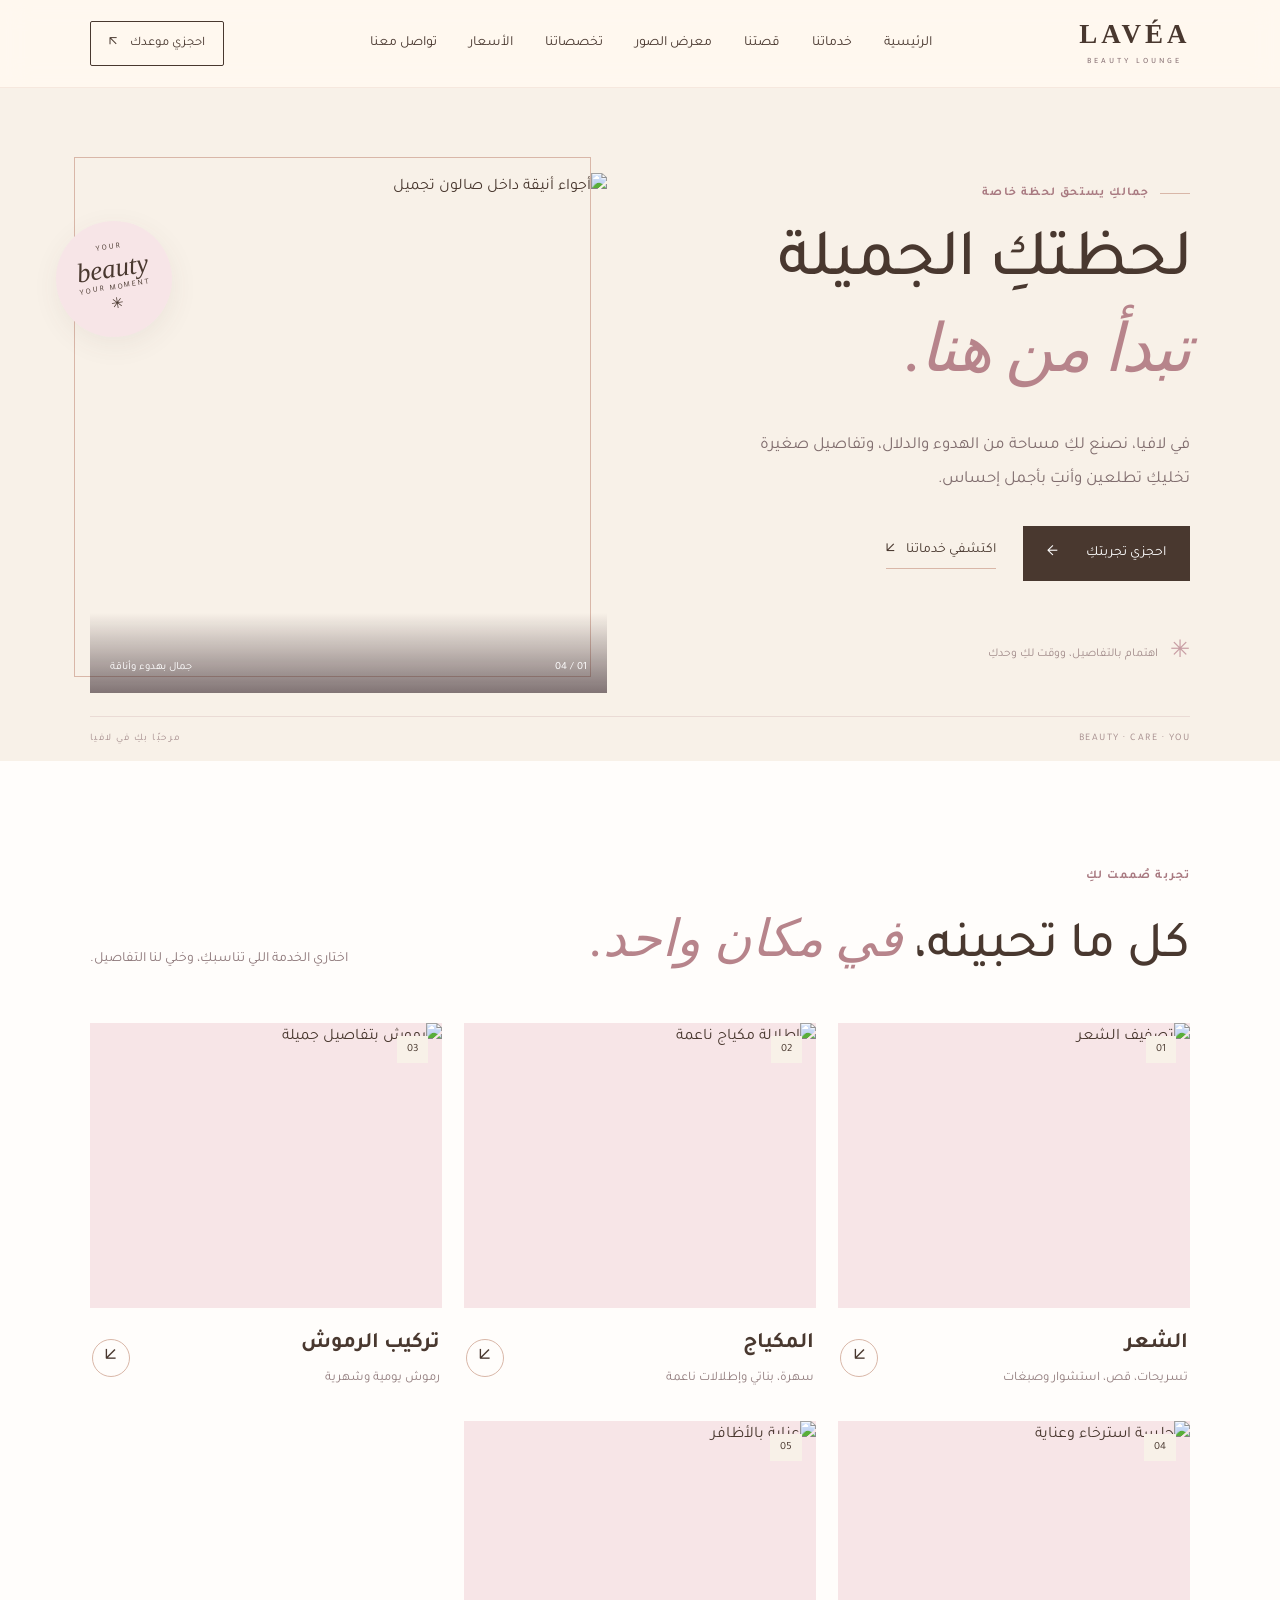
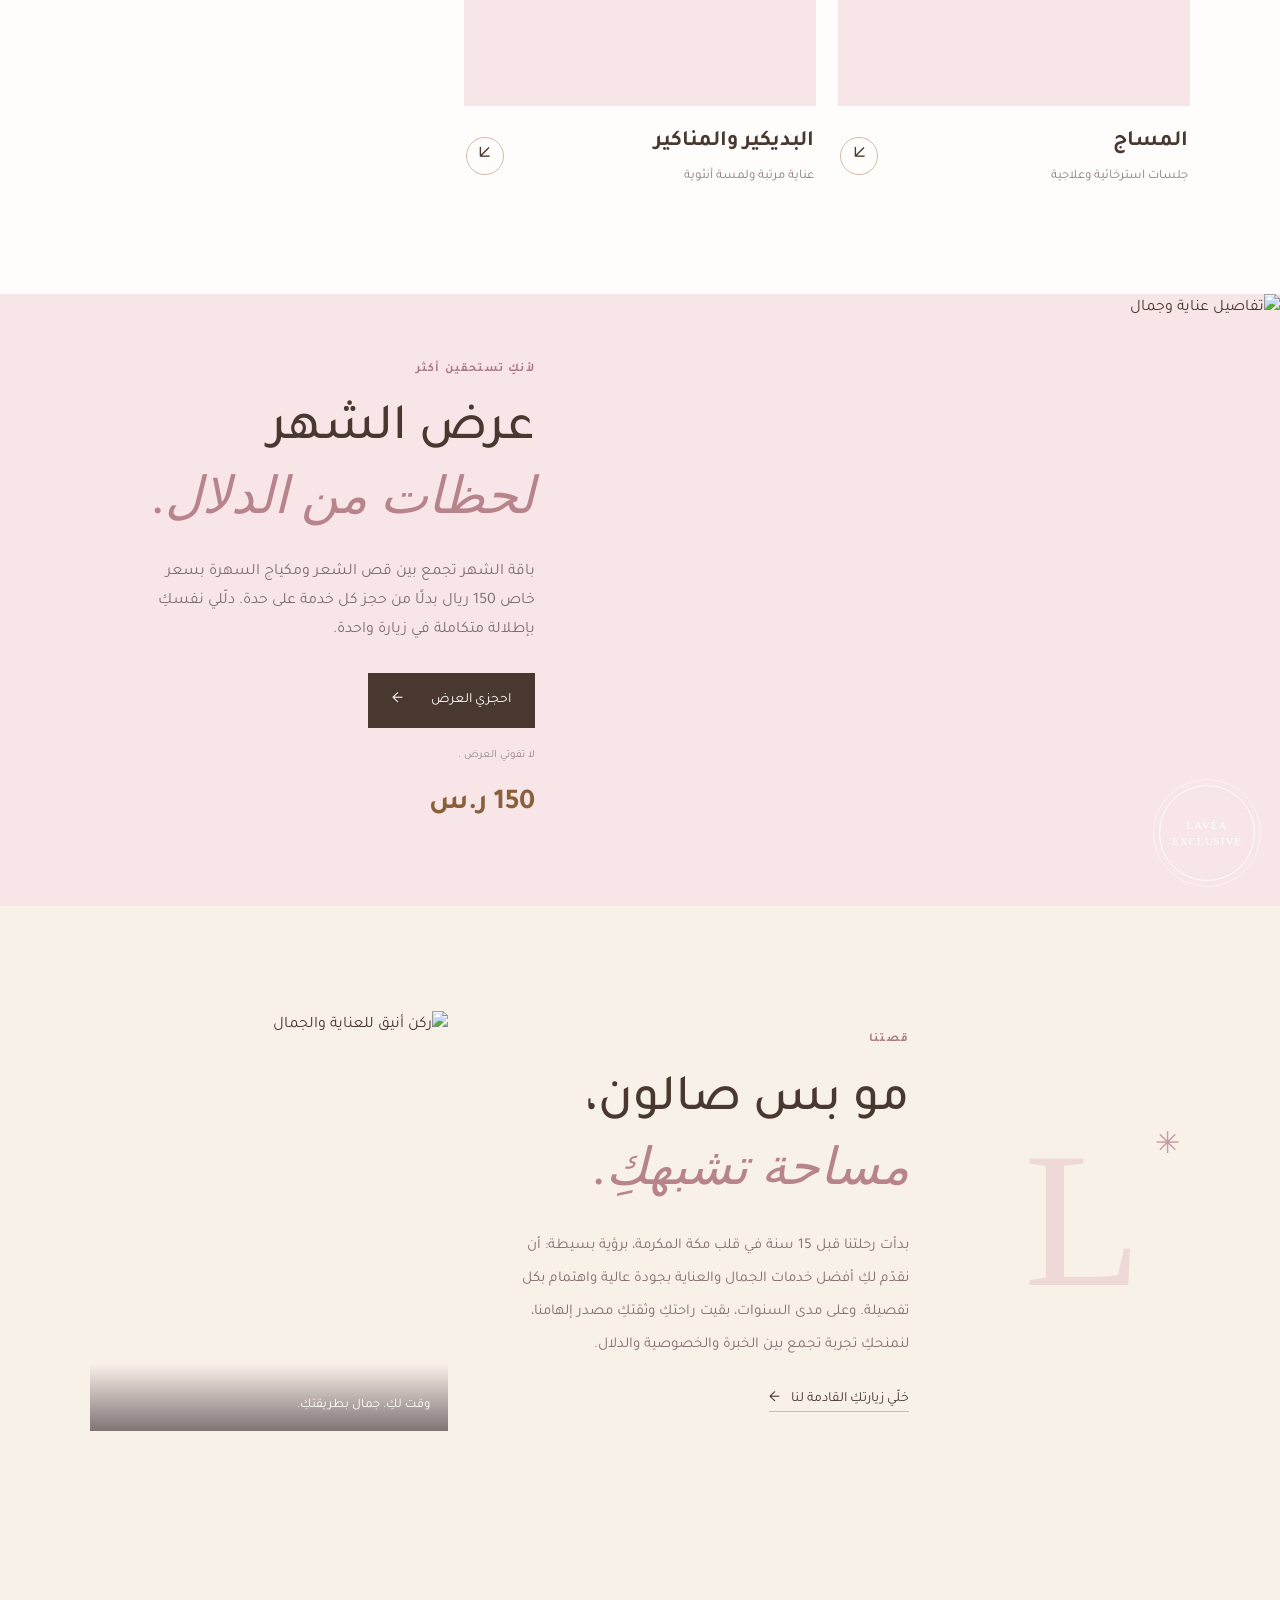
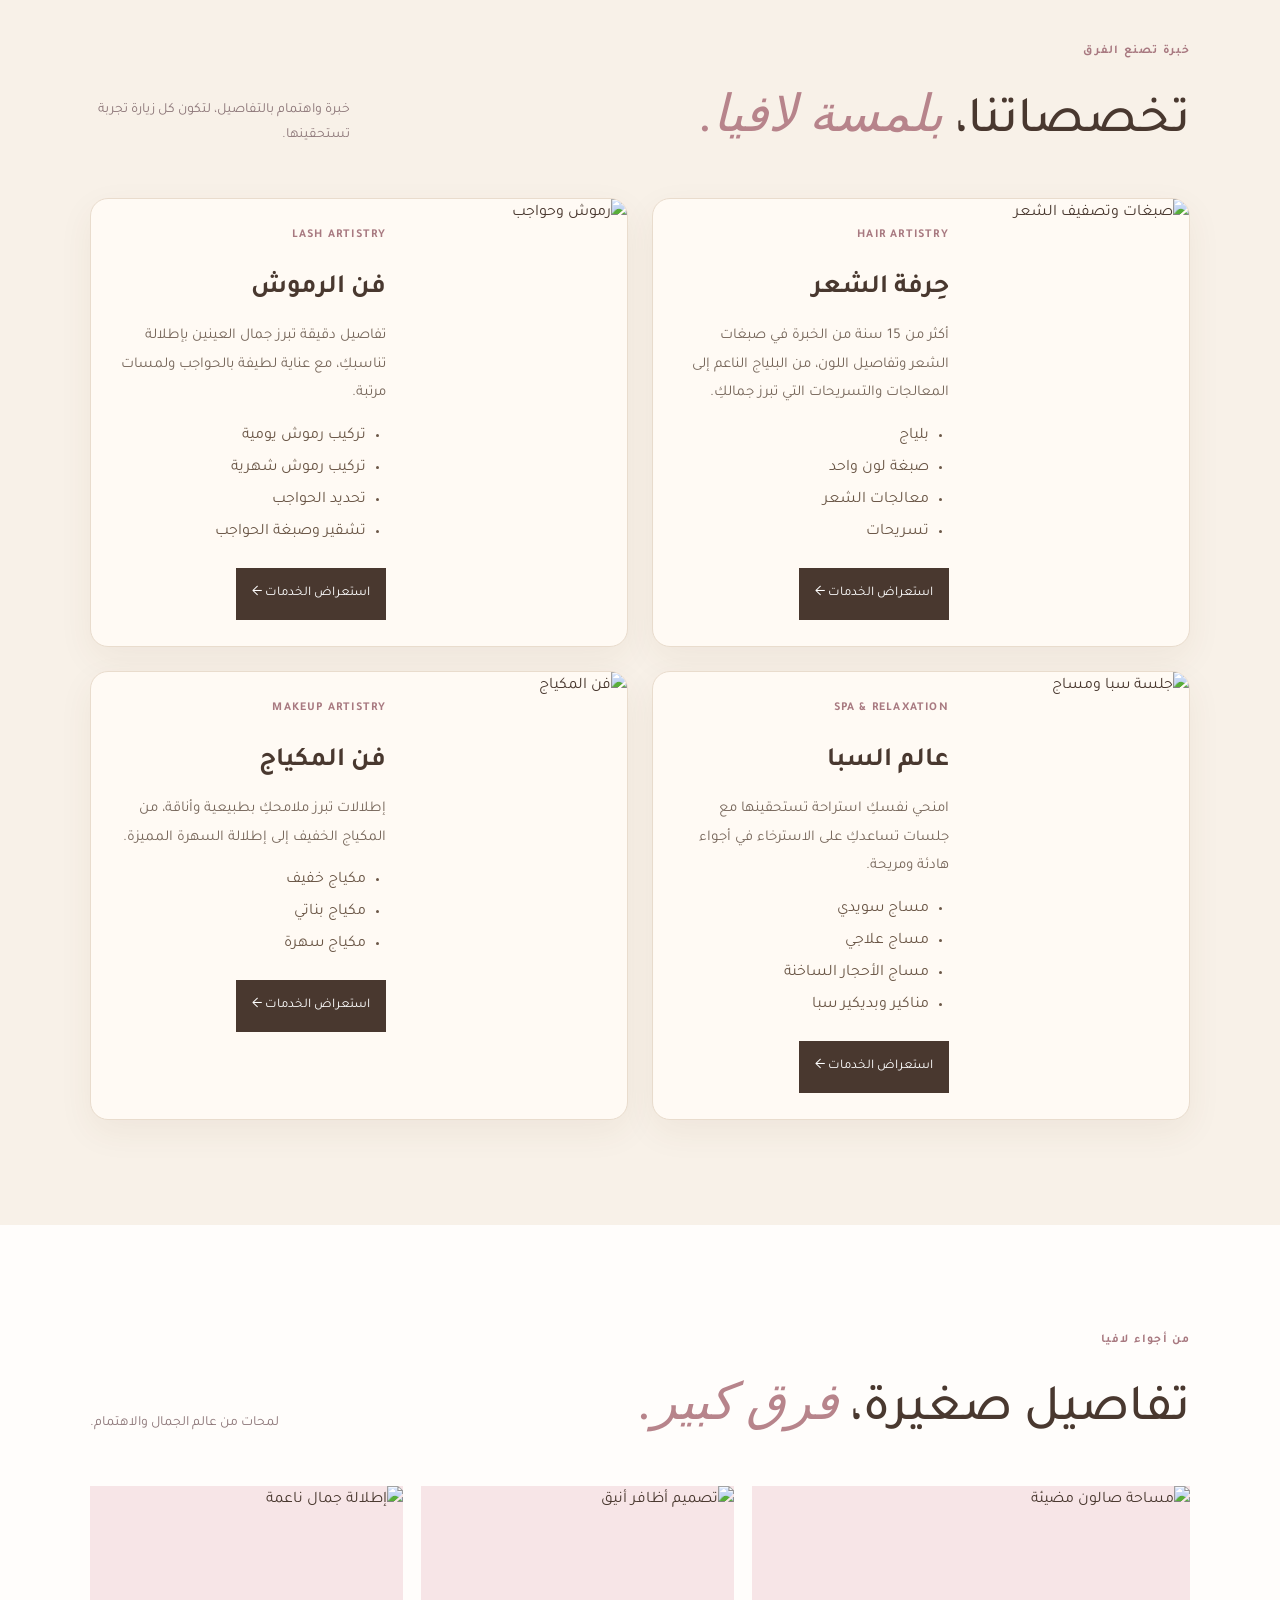
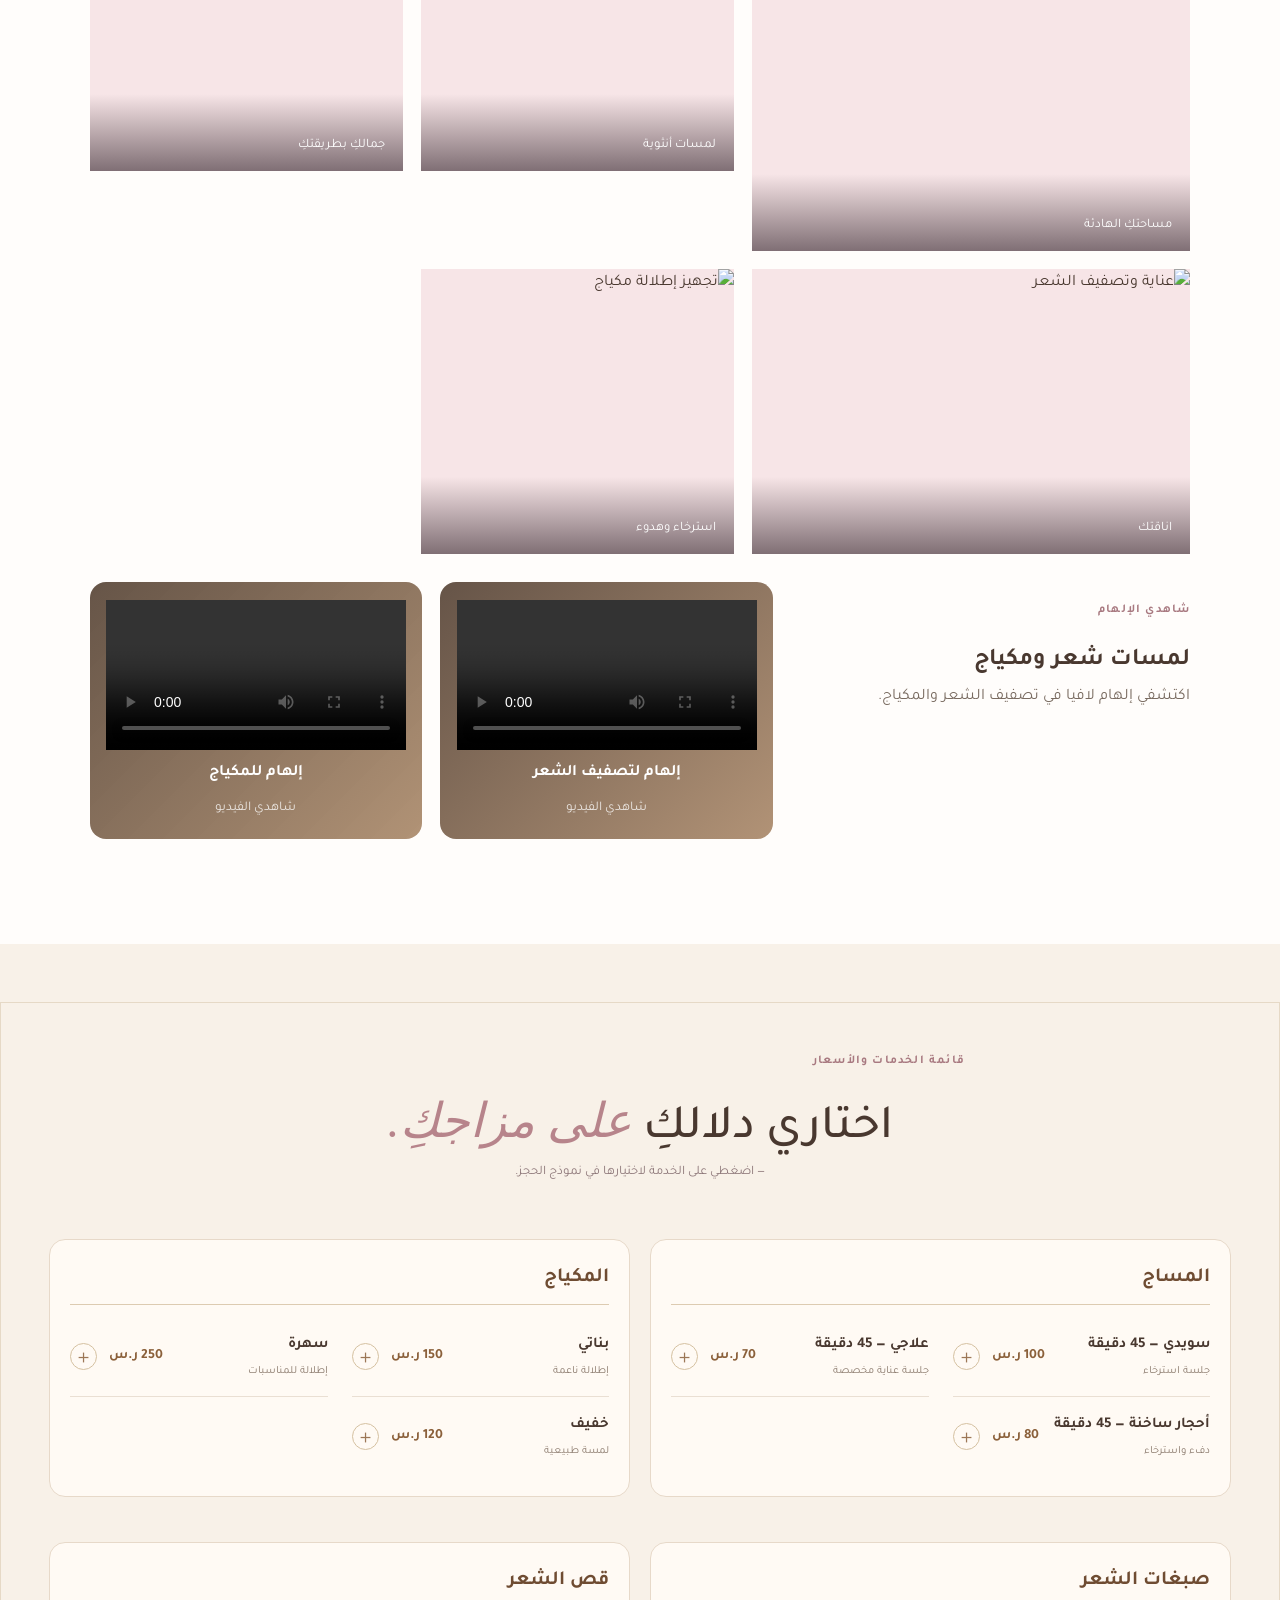
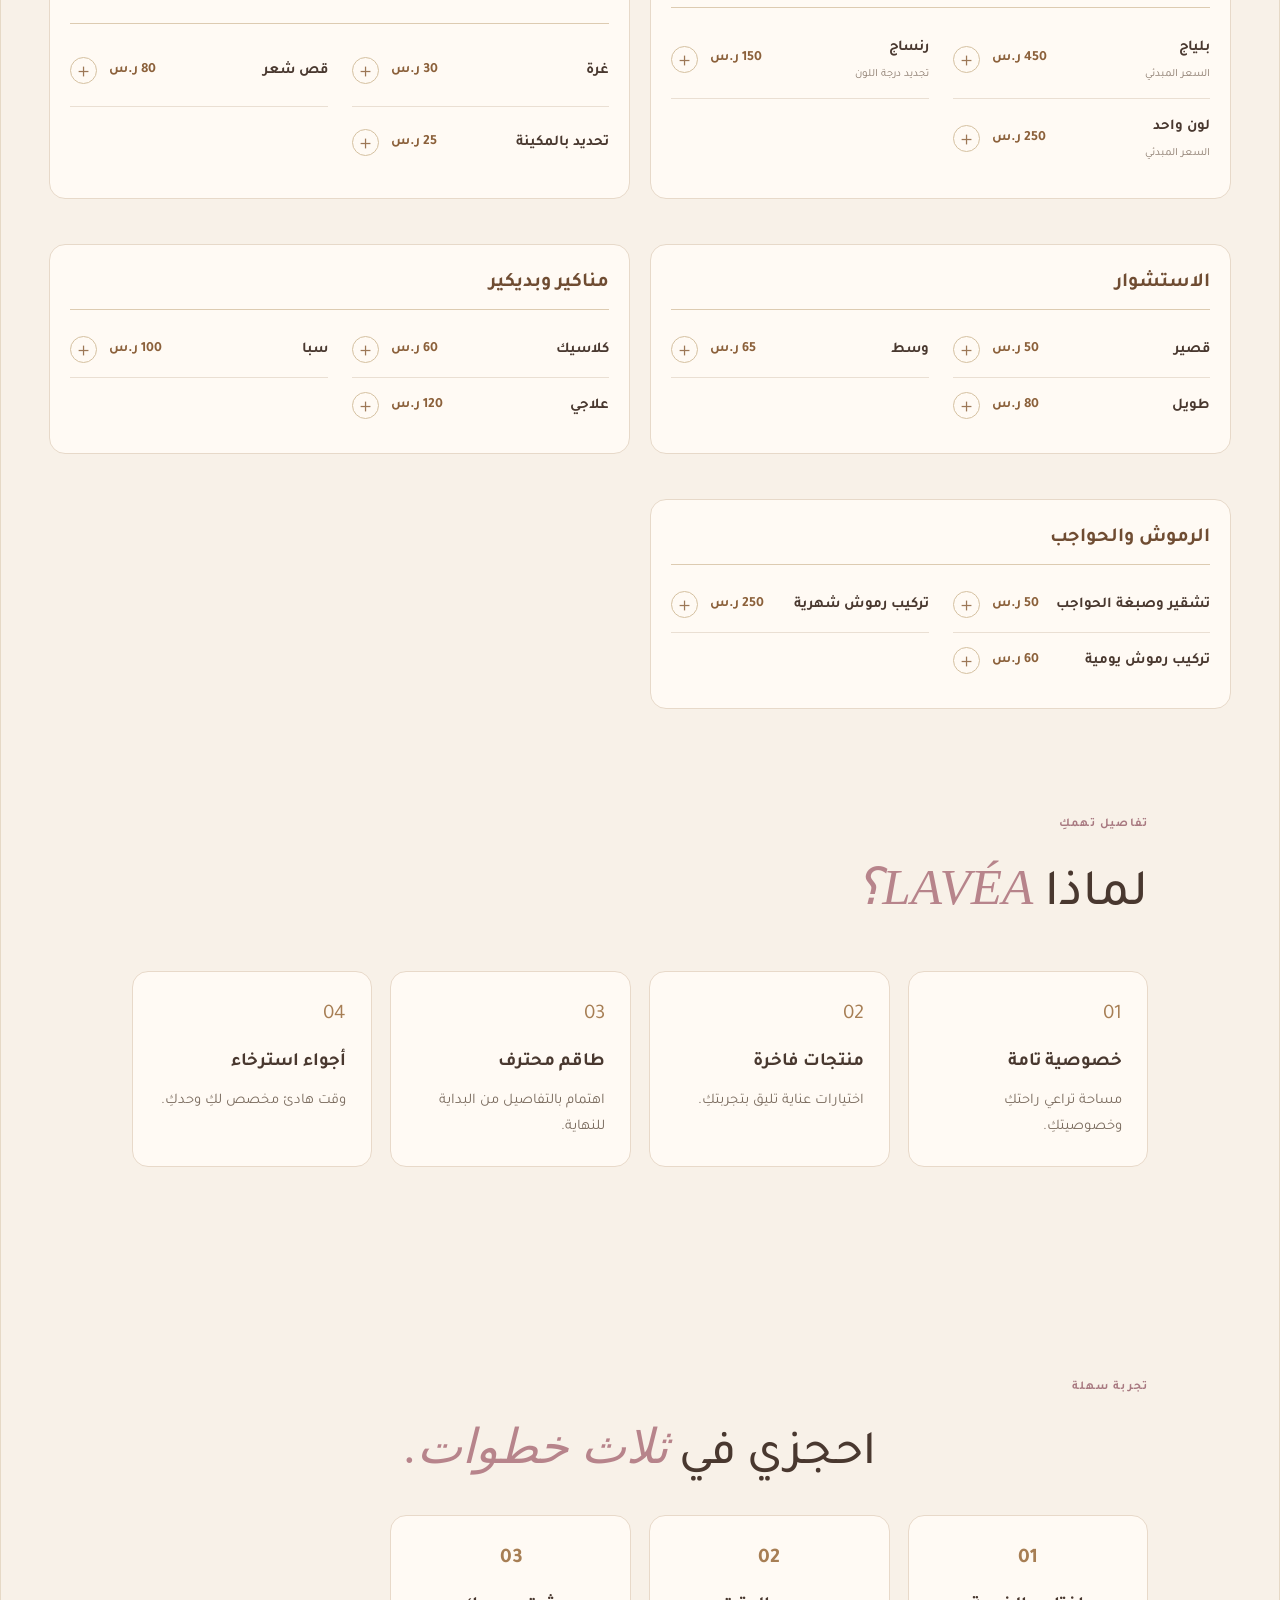
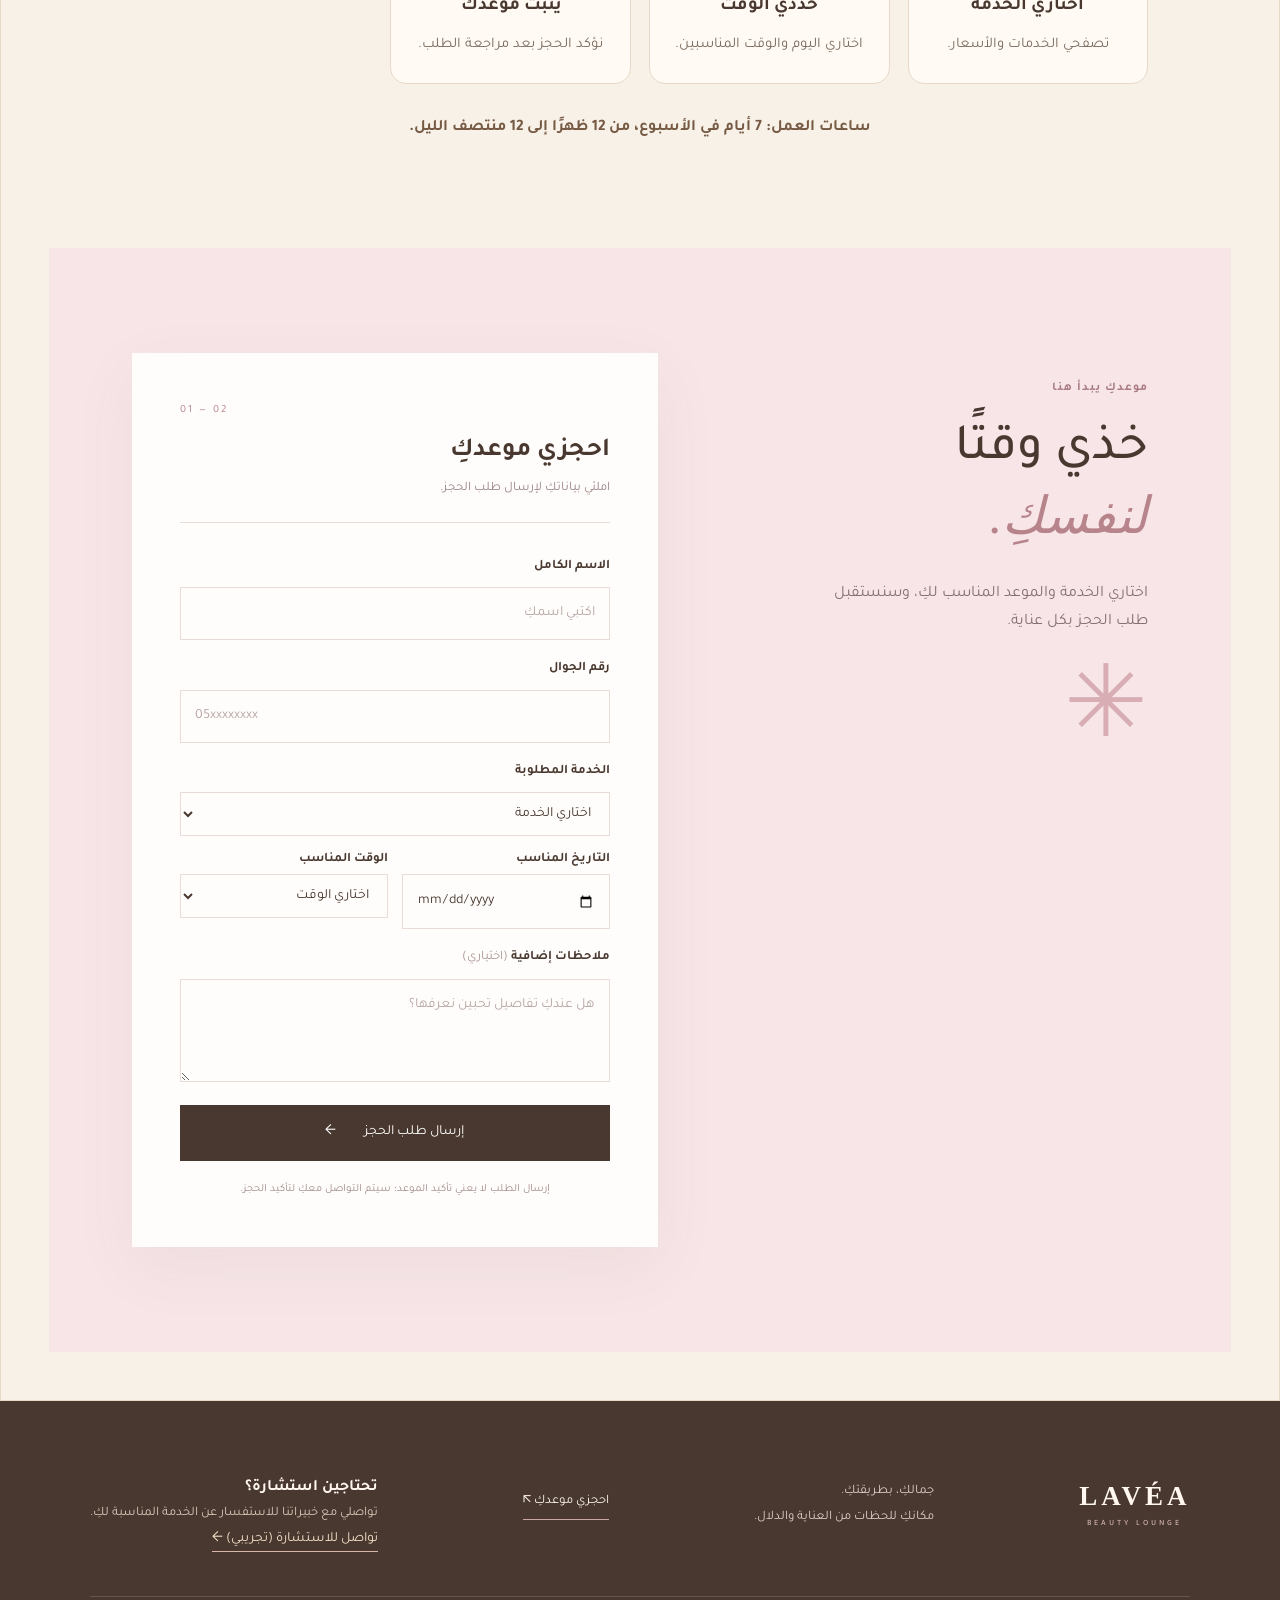
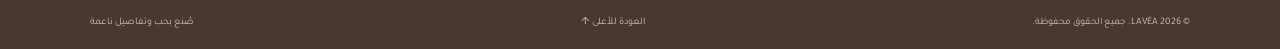
==== commit 858fe182: "Update fmt.Println message from 'Hello' to 'Goodbye'" ====
--- a/index.html
+++ b/index.html
@@ -39,7 +39,7 @@
         <div class="hero-note"><span class="sparkle">✳</span><span>اهتمام بالتفاصيل، ووقت لكِ وحدكِ</span></div>
       </div>
       <div class="hero-visual" aria-label="أجواء صالون تجميل أنيقة">
-        <img src="https://images.unsplash.com/photo-1633681926022-84c23e8cb2d2?auto=format&fit=crop&w=1100&q=85" alt="أجواء أنيقة داخل صالون تجميل" fetchpriority="high">
+        <img src="img/img1.png" alt="أجواء أنيقة داخل صالون تجميل" fetchpriority="high">
         <div class="hero-stamp"><span>YOUR</span><strong>beauty</strong><span>YOUR MOMENT</span><b>✳</b></div>
         <div class="image-caption"><span>01 / 04</span><span>جمال بهدوء وأناقة</span></div>
       </div>
@@ -52,44 +52,17 @@
         <p class="section-intro">اختاري الخدمة اللي تناسبكِ، وخلي لنا التفاصيل.</p>
       </div>
       <div class="services-grid">
-        <article class="service-card service-hair"><div class="service-photo"><img src="https://images.unsplash.com/photo-1560869713-7d0a29430803?auto=format&fit=crop&w=800&q=80" alt="تصفيف الشعر" loading="lazy"><span class="service-number">01</span></div><div class="service-info"><div><h3>الشعر</h3><p>تسريحات، قص، استشوار وصبغات</p></div><a href="#booking" aria-label="احجزي خدمة الشعر">↙</a></div></article>
-        <article class="service-card"><div class="service-photo"><img src="https://images.unsplash.com/photo-1526045478516-99145907023c?auto=format&fit=crop&w=800&q=80" alt="إطلالة مكياج ناعمة" loading="lazy"><span class="service-number">02</span></div><div class="service-info"><div><h3>الميكب</h3><p>سهرة، بناتي وإطلالات ناعمة</p></div><a href="#booking" aria-label="احجزي خدمة الميكب">↙</a></div></article>
-        <article class="service-card"><div class="service-photo"><img src="https://images.unsplash.com/photo-1604654894610-df63bc536371?auto=format&fit=crop&w=800&q=80" alt="رموش بتفاصيل جميلة" loading="lazy"><span class="service-number">03</span></div><div class="service-info"><div><h3>تركيب الرموش</h3><p>رموش يومية وشهرية</p></div><a href="#booking" aria-label="احجزي خدمة الرموش">↙</a></div></article>
-        <article class="service-card"><div class="service-photo"><img src="https://images.unsplash.com/photo-1544161515-4ab6ce6db874?auto=format&fit=crop&w=800&q=80" alt="جلسة استرخاء وعناية" loading="lazy"><span class="service-number">04</span></div><div class="service-info"><div><h3>المساج</h3><p>جلسات استرخائية وعلاجية</p></div><a href="#booking" aria-label="احجزي خدمة المساج">↙</a></div></article>
-        <article class="service-card"><div class="service-photo"><img src="https://images.unsplash.com/photo-1604654894610-df63bc536371?auto=format&fit=crop&w=800&q=80" alt="عناية بالأظافر" loading="lazy"><span class="service-number">05</span></div><div class="service-info"><div><h3>البديكير والمناكير</h3><p>عناية مرتبة ولمسة أنثوية</p></div><a href="#booking" aria-label="احجزي خدمة الأظافر">↙</a></div></article>
+        <article class="service-card service-hair"><div class="service-photo"><img src="img/img6.png" alt="تصفيف الشعر" loading="lazy"><span class="service-number">01</span></div><div class="service-info"><div><h3>الشعر</h3><p>تسريحات، قص، استشوار وصبغات</p></div><a href="#price-list" aria-label="احجزي خدمة الشعر">↙</a></div></article>
+        <article class="service-card"><div class="service-photo"><img src="img/img7.png" alt="إطلالة مكياج ناعمة" loading="lazy"><span class="service-number">02</span></div><div class="service-info"><div><h3>المكياج</h3><p>سهرة، بناتي وإطلالات ناعمة</p></div><a href="#price-list" aria-label="احجزي خدمة المكياج">↙</a></div></article>
+        <article class="service-card"><div class="service-photo"><img src="img/img4.png" alt="رموش بتفاصيل جميلة" loading="lazy"><span class="service-number">03</span></div><div class="service-info"><div><h3>تركيب الرموش</h3><p>رموش يومية وشهرية</p></div><a href="#price-list" aria-label="احجزي خدمة الرموش">↙</a></div></article>
+        <article class="service-card"><div class="service-photo"><img src="img/img3.png" alt="جلسة استرخاء وعناية" loading="lazy"><span class="service-number">04</span></div><div class="service-info"><div><h3>المساج</h3><p>جلسات استرخائية وعلاجية</p></div><a href="#price-list" aria-label="احجزي خدمة المساج">↙</a></div></article>
+        <article class="service-card"><div class="service-photo"><img src="img/img8.png" alt="عناية بالأظافر" loading="lazy"><span class="service-number">05</span></div><div class="service-info"><div><h3>البديكير والمناكير</h3><p>عناية مرتبة ولمسة أنثوية</p></div><a href="#price-list" aria-label="احجزي خدمة الأظافر">↙</a></div></article>
       </div>
-      <div class="price-menu" aria-labelledby="price-title">
-        <div class="price-menu-heading"><p class="eyebrow">قائمة الخدمات</p><h3 id="price-title">اختاري دلالكِ <em>على مزاجكِ.</em></h3><p>أسعار مبدئية مقترحة بالريال السعودي، ويمكن تعديلها حسب أسعار الصالون الفعلية.</p></div>
-        <div class="price-group"><h4>الشعر</h4>
-          <button class="price-item" type="button" data-service="استشوار"><span><b>استشوار</b><small>تصفيف ولمسة نهائية ناعمة</small></span><strong>80 ر.س</strong><i>＋</i></button>
-          <button class="price-item" type="button" data-service="قص شعر"><span><b>قص شعر</b><small>قصة تناسب إطلالتكِ</small></span><strong>100 ر.س</strong><i>＋</i></button>
-          <button class="price-item" type="button" data-service="تسريحة"><span><b>تسريحة</b><small>للمناسبات واللحظات الخاصة</small></span><strong>180 ر.س</strong><i>＋</i></button>
-          <button class="price-item" type="button" data-service="صبغة شعر"><span><b>صبغة شعر</b><small>السعر المبدئي ويختلف حسب الطول</small></span><strong>350 ر.س</strong><i>＋</i></button>
-        </div>
-        <div class="price-group"><h4>الميكب</h4>
-          <button class="price-item" type="button" data-service="ميكب بسيط"><span><b>ميكب بسيط</b><small>إطلالة يومية ناعمة</small></span><strong>220 ر.س</strong><i>＋</i></button>
-          <button class="price-item" type="button" data-service="ميكب بناتي"><span><b>ميكب بناتي</b><small>إطلالة خفيفة للمناسبات</small></span><strong>180 ر.س</strong><i>＋</i></button>
-          <button class="price-item" type="button" data-service="ميكب سهرة"><span><b>ميكب سهرة</b><small>إطلالة متكاملة للمساء</small></span><strong>300 ر.س</strong><i>＋</i></button>
-        </div>
-        <div class="price-group"><h4>الرموش</h4>
-          <button class="price-item" type="button" data-service="رموش يومية"><span><b>رموش يومية</b><small>لمسة سريعة لإطلالتكِ</small></span><strong>80 ر.س</strong><i>＋</i></button>
-          <button class="price-item" type="button" data-service="تركيب رموش شهرية"><span><b>تركيب رموش شهرية</b><small>كثافة مرتبة ومظهر جذاب</small></span><strong>250 ر.س</strong><i>＋</i></button>
-        </div>
-        <div class="price-group"><h4>المساج</h4>
-          <button class="price-item" type="button" data-service="مساج استرخائي"><span><b>مساج استرخائي — 60 دقيقة</b><small>جلسة هادئة للاسترخاء</small></span><strong>250 ر.س</strong><i>＋</i></button>
-          <button class="price-item" type="button" data-service="مساج علاجي"><span><b>مساج علاجي — 60 دقيقة</b><small>تُحدد ملاءمة الجلسة حسب احتياجكِ</small></span><strong>300 ر.س</strong><i>＋</i></button>
-        </div>
-        <div class="price-group"><h4>الأظافر</h4>
-          <button class="price-item" type="button" data-service="مناكير"><span><b>مناكير</b><small>ترتيب الأظافر والعناية بها</small></span><strong>80 ر.س</strong><i>＋</i></button>
-          <button class="price-item" type="button" data-service="بديكير"><span><b>بديكير</b><small>عناية ونعومة للقدمين</small></span><strong>100 ر.س</strong><i>＋</i></button>
-        </div>
-      </div>
-      <p class="services-footnote">الأسعار المعروضة تقديرية وليست تسعيرة نهائية. قد تتغير حسب طول الشعر، نوع المنتج، واحتياج الخدمة.</p>
     </section>
 
     <section class="monthly-offer" aria-labelledby="offer-title">
-      <div class="offer-image"><img src="https://images.unsplash.com/photo-1519415510236-718bdfcd89c8?auto=format&fit=crop&w=1100&q=85" alt="تفاصيل عناية وجمال" loading="lazy"><span class="offer-seal">LAVÉA<br>EXCLUSIVE</span></div>
-      <div class="offer-copy"><p class="eyebrow">لأنكِ تستحقين أكثر</p><h2 id="offer-title">عرض الشهر<br><em>لحظات من الدلال.</em></h2><p>باقة الشهر تجمع بين قص الشعر ومكياج السهرة بسعر خاص 150 ريال بدلًا من حجز كل خدمة على حدة. دلّلي نفسكِ بإطلالة متكاملة في زيارة واحدة.</p><a href="#booking" class="button button-dark">احجزي العرض <span>←</span></a><span class="offer-small">عرض تجريبي للموقع — الأسعار قابلة للتعديل قبل الإطلاق.</span><strong class="offer-price">150 ر.س</strong></div>
+      <div class="offer-image"><img src="img/img2.png" alt="تفاصيل عناية وجمال" loading="lazy"><span class="offer-seal">LAVÉA<br>EXCLUSIVE</span></div>
+      <div class="offer-copy"><p class="eyebrow">لأنكِ تستحقين أكثر</p><h2 id="offer-title">عرض الشهر<br><em>لحظات من الدلال.</em></h2><p>باقة الشهر تجمع بين قص الشعر ومكياج السهرة بسعر خاص 150 ريال بدلًا من حجز كل خدمة على حدة. دلّلي نفسكِ بإطلالة متكاملة في زيارة واحدة.</p><a href="#price-list" class="button button-dark">احجزي العرض <span>←</span></a><span class="offer-small">لا تفوتي العرض .</span><strong class="offer-price">150 ر.س</strong></div>
     </section>
 
     <section id="about" class="about section-pad">
@@ -101,33 +74,56 @@
     <section id="specialties" class="specialties section-pad">
       <div class="section-heading"><div><p class="eyebrow">خبرة تصنع الفرق</p><h2>تخصصاتنا، <em>بلمسة لافيا.</em></h2></div><p class="section-intro">خبرة واهتمام بالتفاصيل، لتكون كل زيارة تجربة تستحقينها.</p></div>
       <div class="specialty-grid">
-        <article class="specialty-card"><img src="https://images.unsplash.com/photo-1560869713-7d0a29430803?auto=format&fit=crop&w=900&q=85" alt="صبغات وتصفيف الشعر" loading="lazy"><div><p class="eyebrow">HAIR ARTISTRY</p><h3>حِرفة الشعر</h3><p>أكثر من 15 سنة من الخبرة في صبغات الشعر وتفاصيل اللون، من البلياج الناعم إلى المعالجات والتسريحات التي تبرز جمالكِ.</p><ul><li>بلياج</li><li>صبغة لون واحد</li><li>معالجات الشعر</li><li>تسريحات</li></ul><a class="button button-dark" href="#price-list">استعراض خدمات الشعر والأسعار ←</a></div></article>
-        <article class="specialty-card"><img src="https://images.unsplash.com/photo-1583001931096-959e9a1a6223?auto=format&fit=crop&w=900&q=85" alt="رموش وحواجب" loading="lazy"><div><p class="eyebrow">LASH ARTISTRY</p><h3>فن الرموش</h3><p>تفاصيل دقيقة تبرز جمال العينين بإطلالة تناسبكِ، مع عناية لطيفة بالحواجب ولمسات مرتبة.</p><ul><li>تركيب رموش يومية</li><li>تركيب رموش شهرية</li><li>تحديد الحواجب</li><li>تشقير وصبغة الحواجب</li></ul><a class="button button-dark" href="#price-list">استعراض الخدمات ←</a></div></article>
-        <article class="specialty-card"><img src="https://images.unsplash.com/photo-1544161515-4ab6ce6db874?auto=format&fit=crop&w=900&q=85" alt="جلسة سبا ومساج" loading="lazy"><div><p class="eyebrow">SPA & RELAXATION</p><h3>عالم السبا</h3><p>امنحي نفسكِ استراحة تستحقينها مع جلسات تساعدكِ على الاسترخاء في أجواء هادئة ومريحة.</p><ul><li>مساج سويدي</li><li>مساج علاجي</li><li>مساج الأحجار الساخنة</li><li>مناكير وبديكير سبا</li></ul><a class="button button-dark" href="#price-list">استعراض الخدمات ←</a></div></article>
-        <article class="specialty-card"><img src="https://images.unsplash.com/photo-1487412947147-5cebf100ffc2?auto=format&fit=crop&w=900&q=85" alt="فن المكياج" loading="lazy"><div><p class="eyebrow">MAKEUP ARTISTRY</p><h3>فن المكياج</h3><p>إطلالات تبرز ملامحكِ بطبيعية وأناقة، من المكياج الخفيف إلى إطلالة السهرة المميزة.</p><ul><li>مكياج خفيف</li><li>مكياج بناتي</li><li>مكياج سهرة</li></ul><a class="button button-dark" href="#price-list">استعراض الخدمات ←</a></div></article>
+        <article class="specialty-card"><img src="img/img6.png" alt="صبغات وتصفيف الشعر" loading="lazy"><div><p class="eyebrow">HAIR ARTISTRY</p><h3>حِرفة الشعر</h3><p>أكثر من 15 سنة من الخبرة في صبغات الشعر وتفاصيل اللون، من البلياج الناعم إلى المعالجات والتسريحات التي تبرز جمالكِ.</p><ul><li>بلياج</li><li>صبغة لون واحد</li><li>معالجات الشعر</li><li>تسريحات</li></ul><a class="button button-dark" href="#price-list">استعراض الخدمات  ←</a></div></article>
+        <article class="specialty-card"><img src="img/img4.png" alt="رموش وحواجب" loading="lazy"><div><p class="eyebrow">LASH ARTISTRY</p><h3>فن الرموش</h3><p>تفاصيل دقيقة تبرز جمال العينين بإطلالة تناسبكِ، مع عناية لطيفة بالحواجب ولمسات مرتبة.</p><ul><li>تركيب رموش يومية</li><li>تركيب رموش شهرية</li><li>تحديد الحواجب</li><li>تشقير وصبغة الحواجب</li></ul><a class="button button-dark" href="#price-list">استعراض الخدمات ←</a></div></article>
+        <article class="specialty-card"><img src="img/img11.png" alt="جلسة سبا ومساج" loading="lazy"><div><p class="eyebrow">SPA & RELAXATION</p><h3>عالم السبا</h3><p>امنحي نفسكِ استراحة تستحقينها مع جلسات تساعدكِ على الاسترخاء في أجواء هادئة ومريحة.</p><ul><li>مساج سويدي</li><li>مساج علاجي</li><li>مساج الأحجار الساخنة</li><li>مناكير وبديكير سبا</li></ul><a class="button button-dark" href="#price-list">استعراض الخدمات ←</a></div></article>
+        <article class="specialty-card"><img src="img/img7.png" alt="فن المكياج" loading="lazy"><div><p class="eyebrow">MAKEUP ARTISTRY</p><h3>فن المكياج</h3><p>إطلالات تبرز ملامحكِ بطبيعية وأناقة، من المكياج الخفيف إلى إطلالة السهرة المميزة.</p><ul><li>مكياج خفيف</li><li>مكياج بناتي</li><li>مكياج سهرة</li></ul><a class="button button-dark" href="#price-list">استعراض الخدمات ←</a></div></article>
       </div>
     </section>
 
     <section id="gallery" class="gallery section-pad">
       <div class="section-heading"><div><p class="eyebrow">من أجواء لافيا</p><h2>تفاصيل صغيرة، <em>فرق كبير.</em></h2></div><p class="section-intro">لمحات من عالم الجمال والاهتمام.</p></div>
       <div class="gallery-grid">
-        <figure class="gallery-large"><img src="https://images.unsplash.com/photo-1600948836101-f9ffda59d250?auto=format&fit=crop&w=1000&q=85" alt="مساحة صالون مضيئة" loading="lazy"><figcaption>مساحتكِ الهادئة</figcaption></figure>
-        <figure><img src="https://images.unsplash.com/photo-1610992015732-2449b76344bc?auto=format&fit=crop&w=700&q=85" alt="تصميم أظافر أنيق" loading="lazy"><figcaption>لمسات أنثوية</figcaption></figure>
-        <figure><img src="https://images.unsplash.com/photo-1487412947147-5cebf100ffc2?auto=format&fit=crop&w=700&q=85" alt="إطلالة جمال ناعمة" loading="lazy"><figcaption>جمالكِ بطريقتكِ</figcaption></figure>
-        <figure><img src="https://images.unsplash.com/photo-1560066984-138dadb4c035?auto=format&fit=crop&w=700&q=85" alt="عناية وتصفيف الشعر" loading="lazy"><figcaption>حِرفة الشعر</figcaption></figure>
-        <figure><img src="https://images.unsplash.com/photo-1522337360788-8b13dee7a37e?auto=format&fit=crop&w=700&q=85" alt="تجهيز إطلالة مكياج" loading="lazy"><figcaption>فن المكياج</figcaption></figure>
+        <figure class="gallery-large"><img src="img/img1.png" alt="مساحة صالون مضيئة" loading="lazy"><figcaption>مساحتكِ الهادئة</figcaption></figure>
+        <figure><img src="img/img11.png" alt="تصميم أظافر أنيق" loading="lazy"><figcaption>لمسات أنثوية</figcaption></figure>
+        <figure><img src="img/img10.png" alt="إطلالة جمال ناعمة" loading="lazy"><figcaption>جمالكِ بطريقتكِ</figcaption></figure>
+        <figure><img src="img/img12.png" alt="عناية وتصفيف الشعر" loading="lazy"><figcaption>اناقتك</figcaption></figure>
+        <figure><img src="img/img9.png" alt="تجهيز إطلالة مكياج" loading="lazy"><figcaption>استرخاء وهدوء</figcaption></figure>
       </div>
-      <div class="video-gallery"><div><p class="eyebrow">شاهدي الإلهام</p><h3>لمسات شعر ومكياج</h3><p>مقاطع إلهام عامة للتصفيف والمكياج؛ يمكن استبدالها لاحقًا بفيديوهات لافيا الخاصة.</p></div><a class="video-tile" href="https://www.youtube.com/results?search_query=hair+styling+tutorial" target="_blank" rel="noopener"><span>▶</span><b>إلهام لتصفيف الشعر</b><small>شاهدي المقاطع</small></a><a class="video-tile" href="https://www.youtube.com/results?search_query=soft+glam+makeup+tutorial" target="_blank" rel="noopener"><span>▶</span><b>إلهام للمكياج</b><small>شاهدي المقاطع</small></a>
-    </section>
+<div class="video-gallery">
+  <div>
+    <p class="eyebrow">شاهدي الإلهام</p>
+    <h3>لمسات شعر ومكياج</h3>
+    <p>اكتشفي إلهام لافيا في تصفيف الشعر والمكياج.</p>
+  </div>
 
-    <section id="price-list" class="price-menu section-pad"><div class="price-menu-heading"><p class="eyebrow">قائمة الخدمات والأسعار</p><h2>اختاري دلالكِ <em>على مزاجكِ.</em></h2><p>قائمة تجريبية بالريال السعودي — اضغطي على الخدمة لاختيارها في نموذج الحجز.</p></div><div class="demo-price-grid">
+  <div class="video-tile">
+    <video controls playsinline preload="metadata">
+      <source src="vid/vid1.mp4" type="video/mp4">
+      متصفحك لا يدعم تشغيل الفيديو.
+    </video>
+    <b>إلهام لتصفيف الشعر</b>
+    <small>شاهدي الفيديو</small>
+  </div>
+
+  <div class="video-tile">
+    <video controls playsinline preload="metadata">
+      <source src="vid/vid2.mp4" type="video/mp4">
+      متصفحك لا يدعم تشغيل الفيديو.
+    </video>
+    <b>إلهام للمكياج</b>
+    <small>شاهدي الفيديو</small>
+  </div>
+</div>    </section>
+
+    <section id="price-list" class="price-menu section-pad"><div class="price-menu-heading"><p class="eyebrow">قائمة الخدمات والأسعار</p><h2>اختاري دلالكِ <em>على مزاجكِ.</em></h2><p> — اضغطي على الخدمة لاختيارها في نموذج الحجز.</p></div><div class="demo-price-grid">
 <div class="price-group"><h4>المساج</h4><button class="price-item" data-service="مساج سويدي"><span><b>سويدي — 45 دقيقة</b><small>جلسة استرخاء</small></span><strong>100 ر.س</strong><i>＋</i></button><button class="price-item" data-service="مساج علاجي"><span><b>علاجي — 45 دقيقة</b><small>جلسة عناية مخصصة</small></span><strong>70 ر.س</strong><i>＋</i></button><button class="price-item" data-service="مساج أحجار ساخنة"><span><b>أحجار ساخنة — 45 دقيقة</b><small>دفء واسترخاء</small></span><strong>80 ر.س</strong><i>＋</i></button></div>
 <div class="price-group"><h4>المكياج</h4><button class="price-item" data-service="مكياج بناتي"><span><b>بناتي</b><small>إطلالة ناعمة</small></span><strong>150 ر.س</strong><i>＋</i></button><button class="price-item" data-service="مكياج سهرة"><span><b>سهرة</b><small>إطلالة للمناسبات</small></span><strong>250 ر.س</strong><i>＋</i></button><button class="price-item" data-service="مكياج خفيف"><span><b>خفيف</b><small>لمسة طبيعية</small></span><strong>120 ر.س</strong><i>＋</i></button></div>
 <div class="price-group"><h4>صبغات الشعر</h4><button class="price-item" data-service="بلياج"><span><b>بلياج</b><small>السعر المبدئي</small></span><strong>450 ر.س</strong><i>＋</i></button><button class="price-item" data-service="رنساج"><span><b>رنساج</b><small>تجديد درجة اللون</small></span><strong>150 ر.س</strong><i>＋</i></button><button class="price-item" data-service="صبغة لون واحد"><span><b>لون واحد</b><small>السعر المبدئي</small></span><strong>250 ر.س</strong><i>＋</i></button></div>
 <div class="price-group"><h4>قص الشعر</h4><button class="price-item" data-service="قص غرة"><span><b>غرة</b></span><strong>30 ر.س</strong><i>＋</i></button><button class="price-item" data-service="قص شعر"><span><b>قص شعر</b></span><strong>80 ر.س</strong><i>＋</i></button><button class="price-item" data-service="تحديد بالمكينة"><span><b>تحديد بالمكينة</b></span><strong>25 ر.س</strong><i>＋</i></button></div>
 <div class="price-group"><h4>الاستشوار</h4><button class="price-item" data-service="استشوار قصير"><span><b>قصير</b></span><strong>50 ر.س</strong><i>＋</i></button><button class="price-item" data-service="استشوار وسط"><span><b>وسط</b></span><strong>65 ر.س</strong><i>＋</i></button><button class="price-item" data-service="استشوار طويل"><span><b>طويل</b></span><strong>80 ر.س</strong><i>＋</i></button></div>
 <div class="price-group"><h4>مناكير وبديكير</h4><button class="price-item" data-service="مناكير وبديكير كلاسيك"><span><b>كلاسيك</b></span><strong>60 ر.س</strong><i>＋</i></button><button class="price-item" data-service="مناكير وبديكير سبا"><span><b>سبا</b></span><strong>100 ر.س</strong><i>＋</i></button><button class="price-item" data-service="مناكير وبديكير علاجي"><span><b>علاجي</b></span><strong>120 ر.س</strong><i>＋</i></button></div>
-<div class="price-group"><h4>الرموش والحواجب</h4><button class="price-item" data-service="تشقير وصبغة الحواجب"><span><b>تشقير وصبغة الحواجب</b></span><strong>50 ر.س</strong><i>＋</i></button><button class="price-item" data-service="رموش شهرية"><span><b>تركيب رموش شهرية</b></span><strong>250 ر.س</strong><i>＋</i></button><button class="price-item" data-service="رموش يومية"><span><b>تركيب رموش يومية</b></span><strong>60 ر.س</strong><i>＋</i></button></div></div><p class="services-footnote">موقع تجريبي: الأسعار والحجوزات غير حقيقية ولن تُرسل إلى قاعدة بيانات في هذه النسخة.</p></section>
+<div class="price-group"><h4>الرموش والحواجب</h4><button class="price-item" data-service="تشقير وصبغة الحواجب"><span><b>تشقير وصبغة الحواجب</b></span><strong>50 ر.س</strong><i>＋</i></button><button class="price-item" data-service="رموش شهرية"><span><b>تركيب رموش شهرية</b></span><strong>250 ر.س</strong><i>＋</i></button><button class="price-item" data-service="رموش يومية"><span><b>تركيب رموش يومية</b></span><strong>60 ر.س</strong><i>＋</i></button></div></div>
 
     <section class="why-lavea section-pad"><div class="section-heading"><div><p class="eyebrow">تفاصيل تهمكِ</p><h2>لماذا <em>LAVÉA؟</em></h2></div></div><div class="why-grid"><article><span>01</span><h3>خصوصية تامة</h3><p>مساحة تراعي راحتكِ وخصوصيتكِ.</p></article><article><span>02</span><h3>منتجات فاخرة</h3><p>اختيارات عناية تليق بتجربتكِ.</p></article><article><span>03</span><h3>طاقم محترف</h3><p>اهتمام بالتفاصيل من البداية للنهاية.</p></article><article><span>04</span><h3>أجواء استرخاء</h3><p>وقت هادئ مخصص لكِ وحدكِ.</p></article></div></section>
     <section class="booking-steps section-pad"><p class="eyebrow">تجربة سهلة</p><h2>احجزي في <em>ثلاث خطوات.</em></h2><div class="steps-grid"><article><b>01</b><h3>اختاري الخدمة</h3><p>تصفحي الخدمات والأسعار.</p></article><article><b>02</b><h3>حددي الوقت</h3><p>اختاري اليوم والوقت المناسبين.</p></article><article><b>03</b><h3>يثبت موعدك</h3><p>نؤكد الحجز بعد مراجعة الطلب.</p></article></div><p class="hours-note">ساعات العمل: 7 أيام في الأسبوع، من 12 ظهرًا إلى 12 منتصف الليل.</p></section>
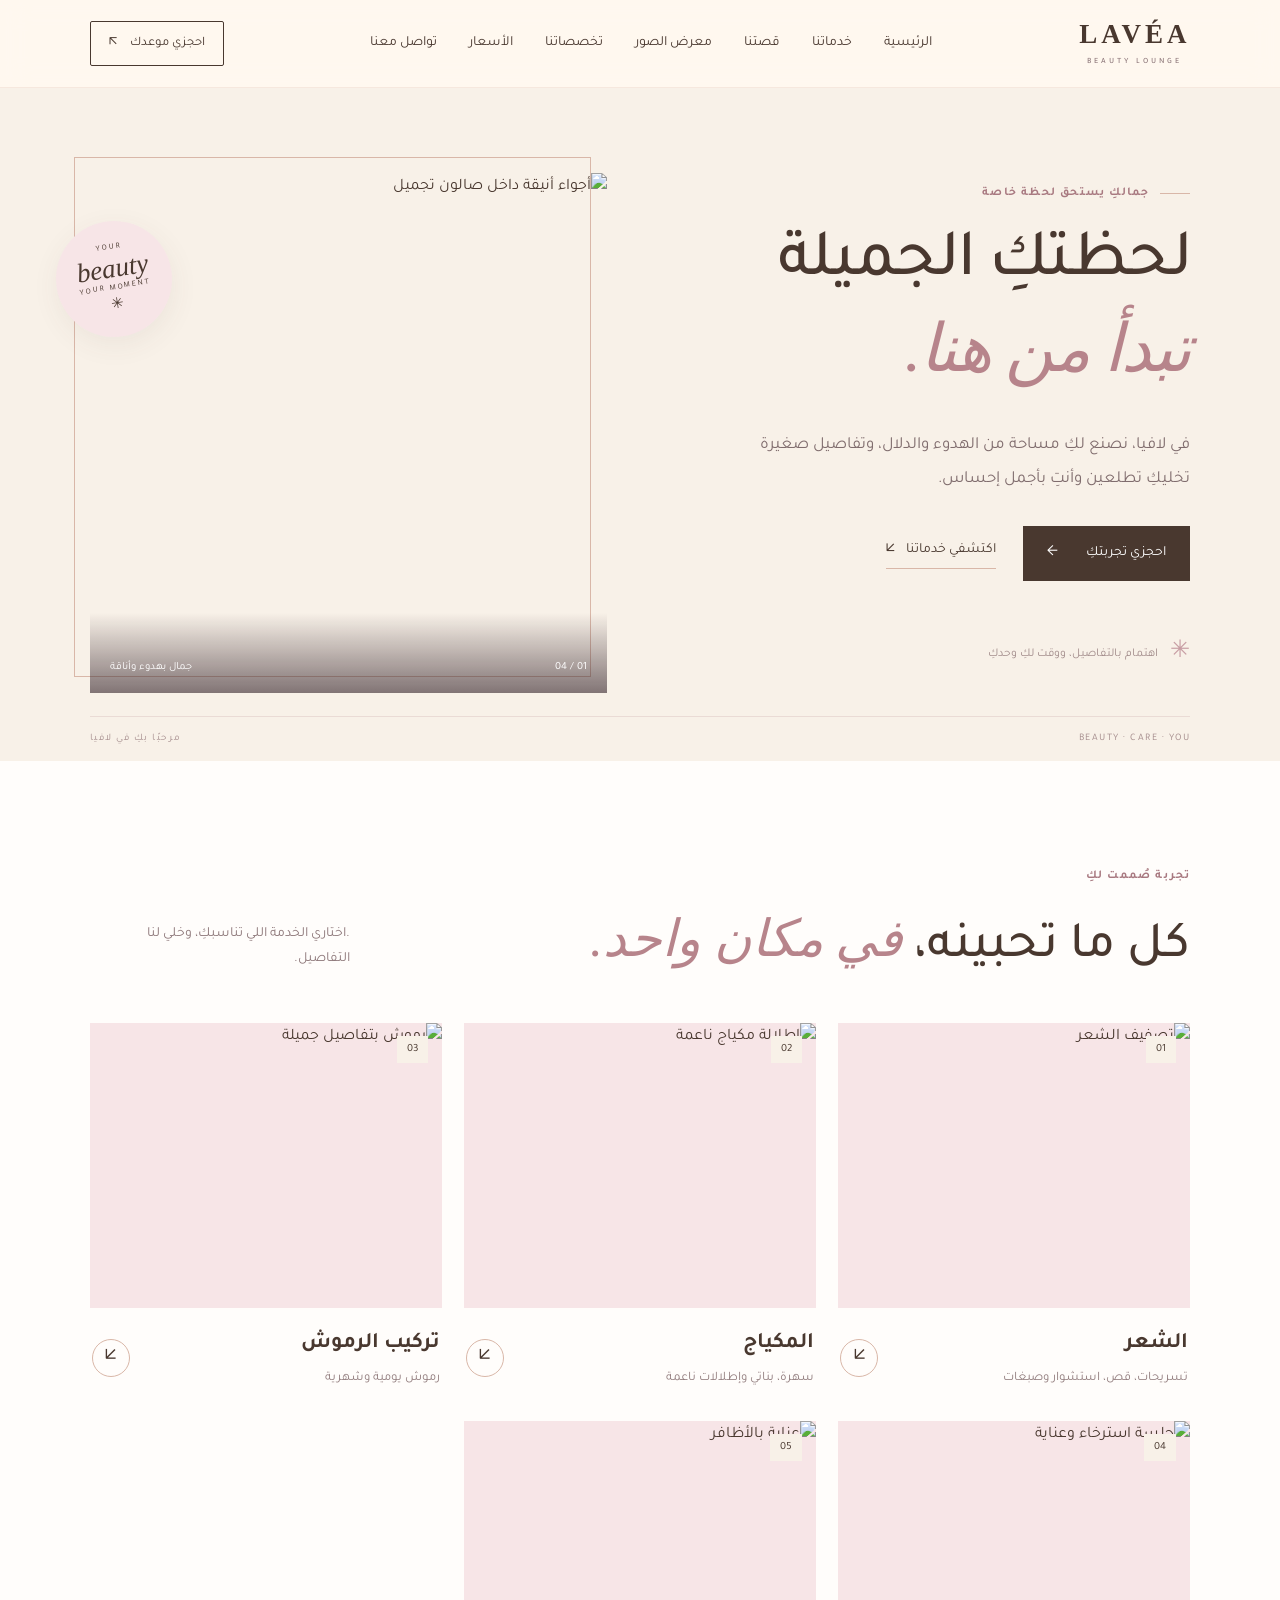
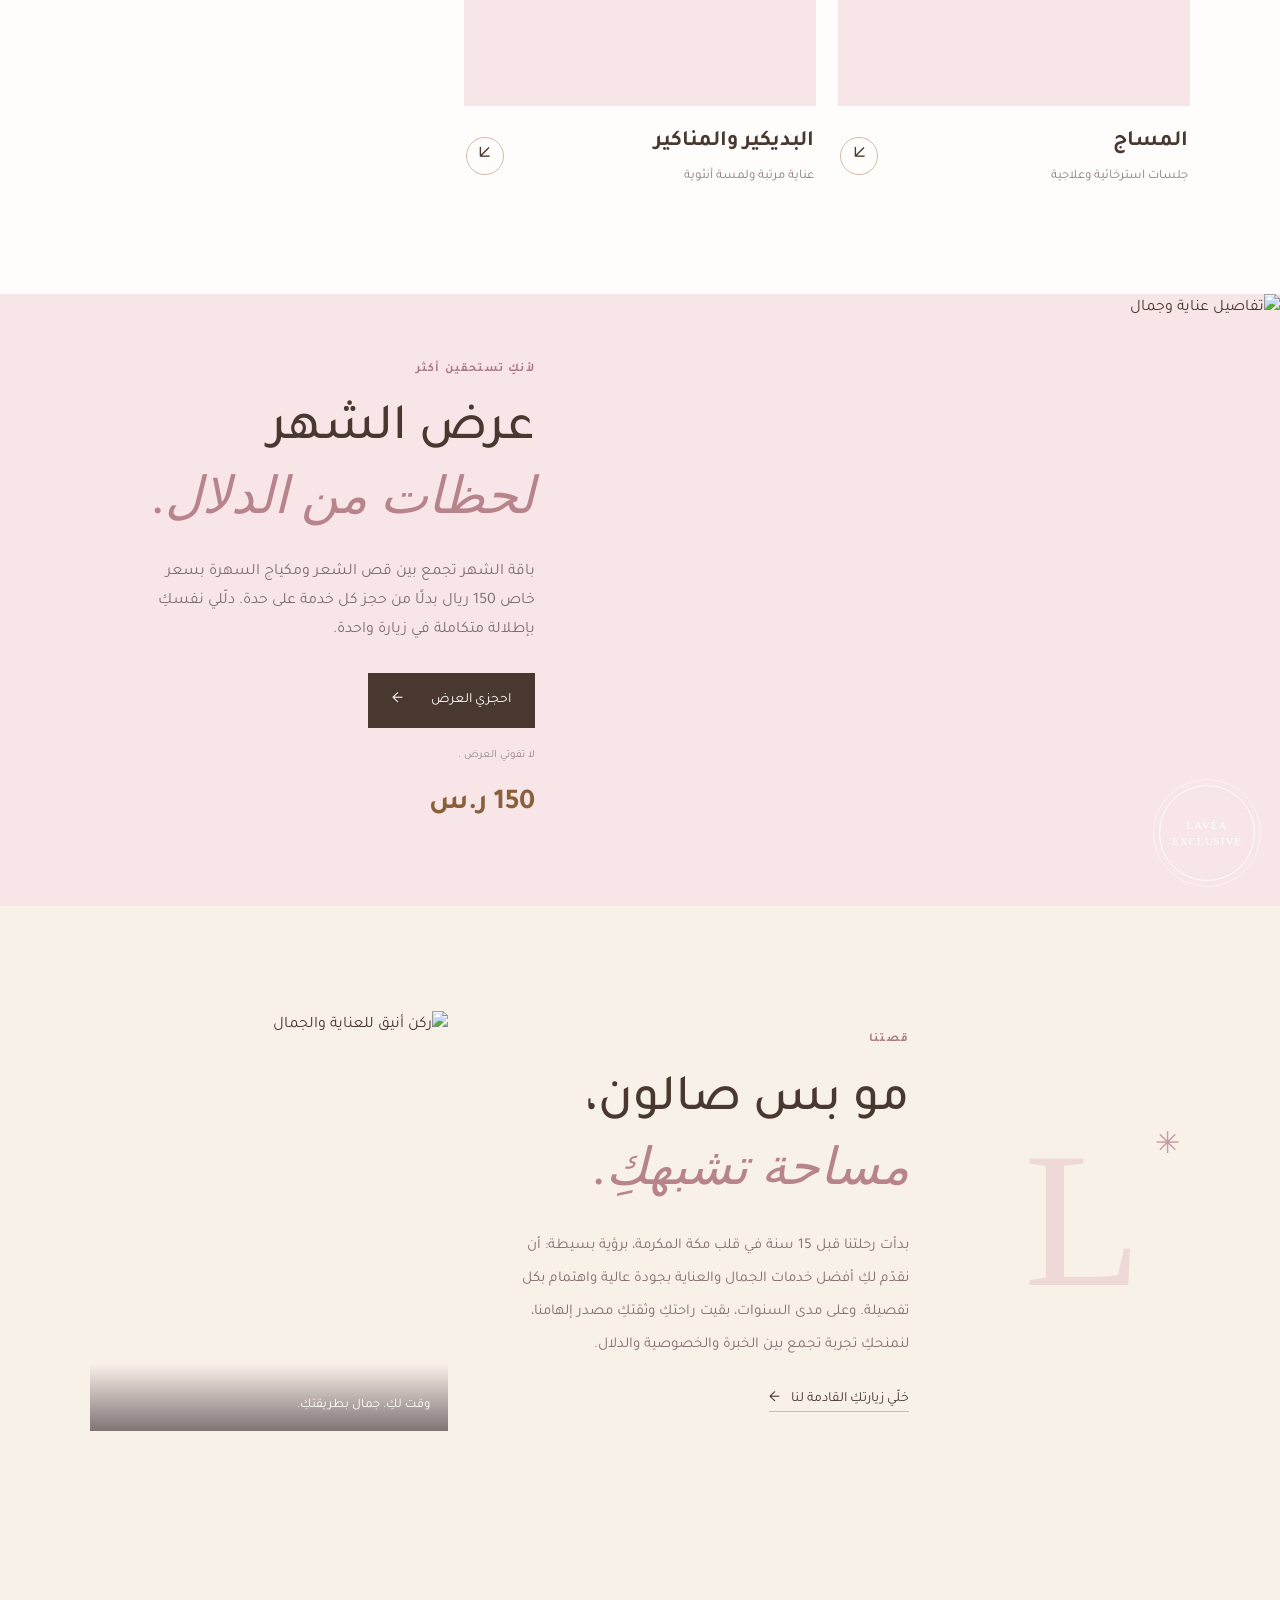
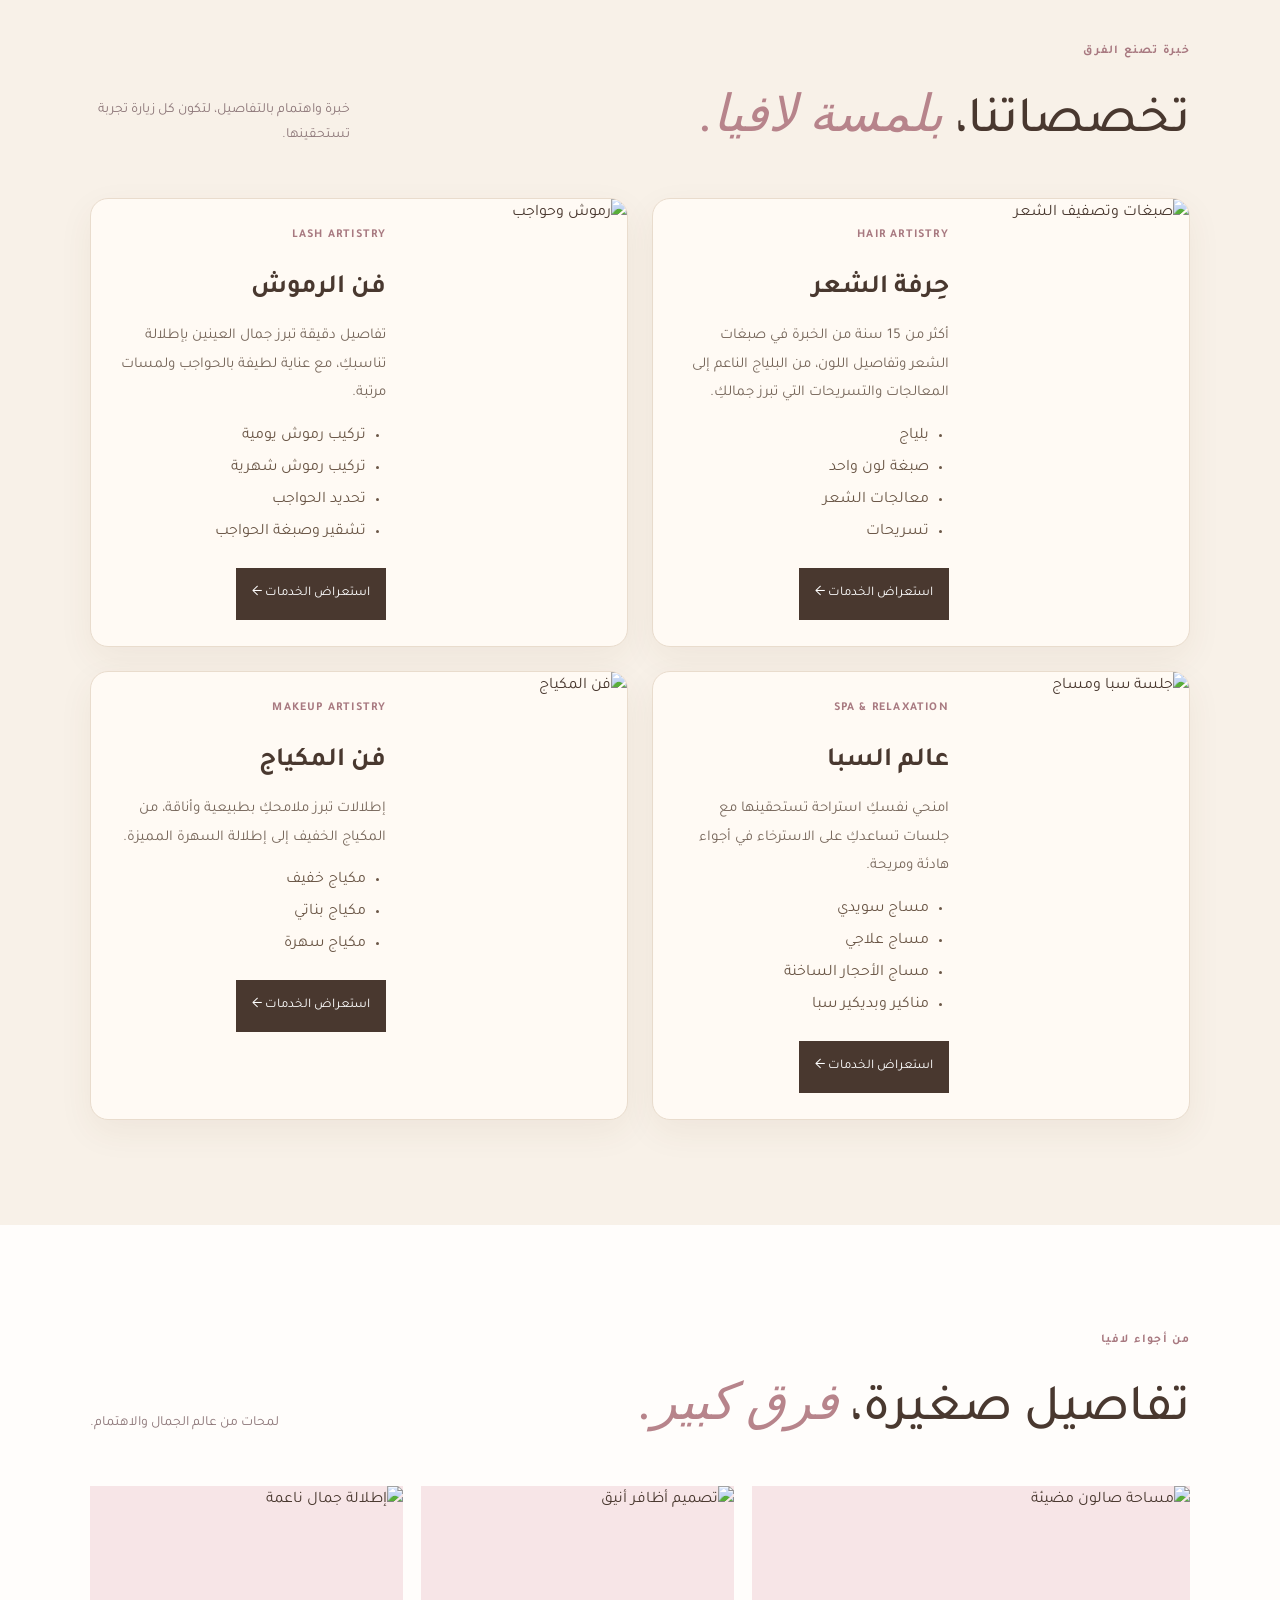
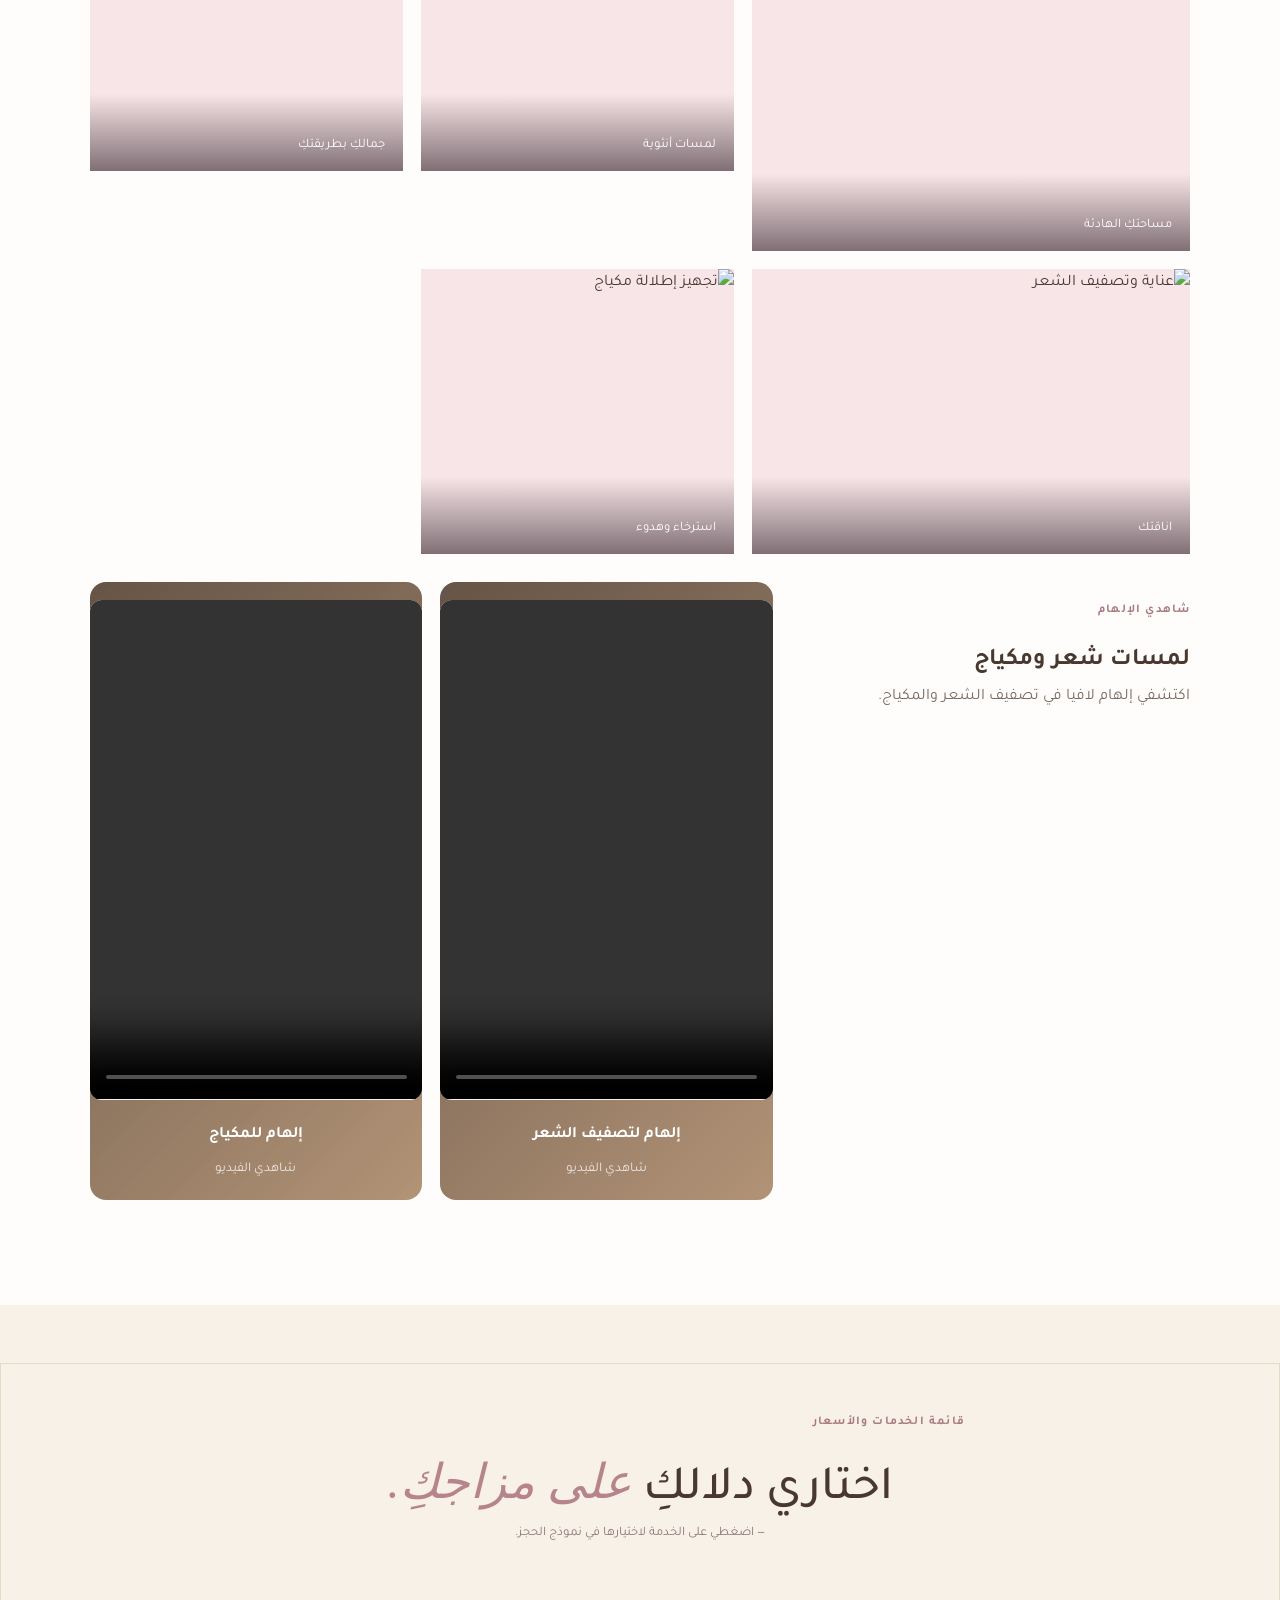
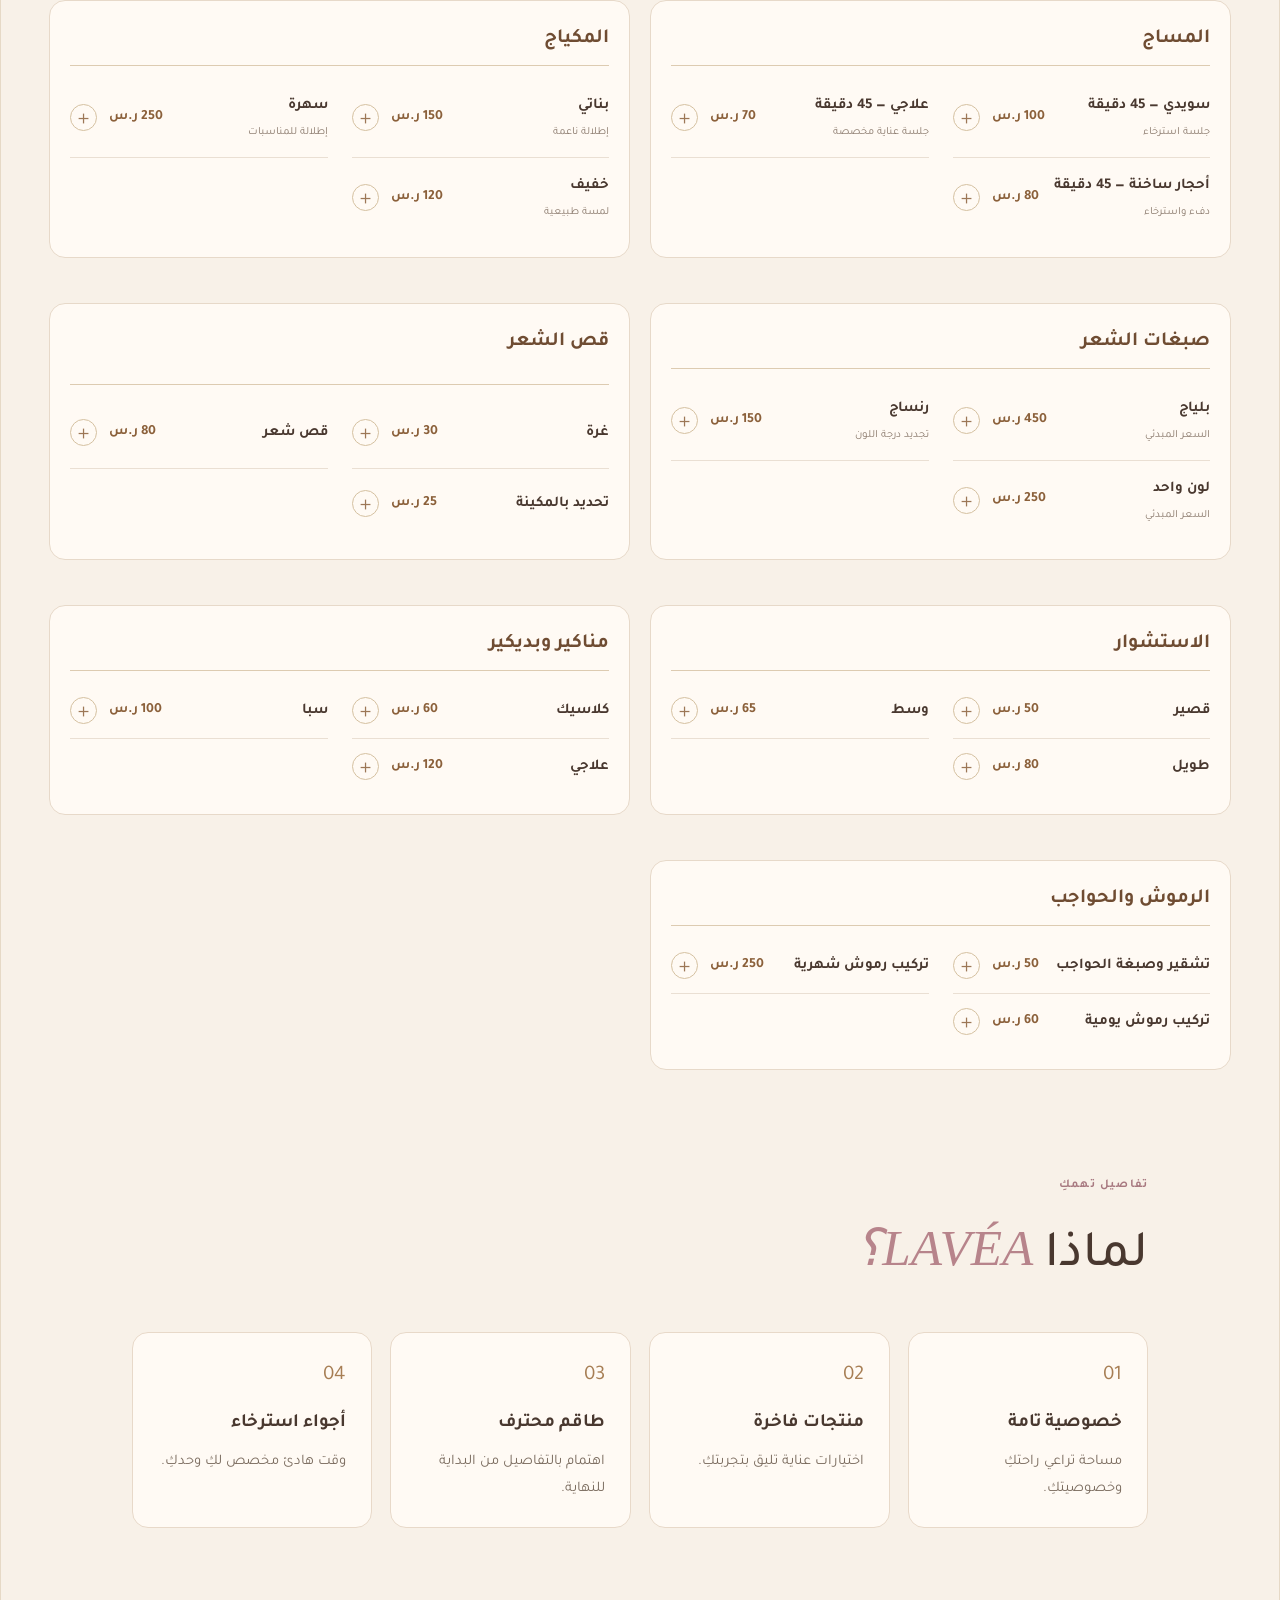
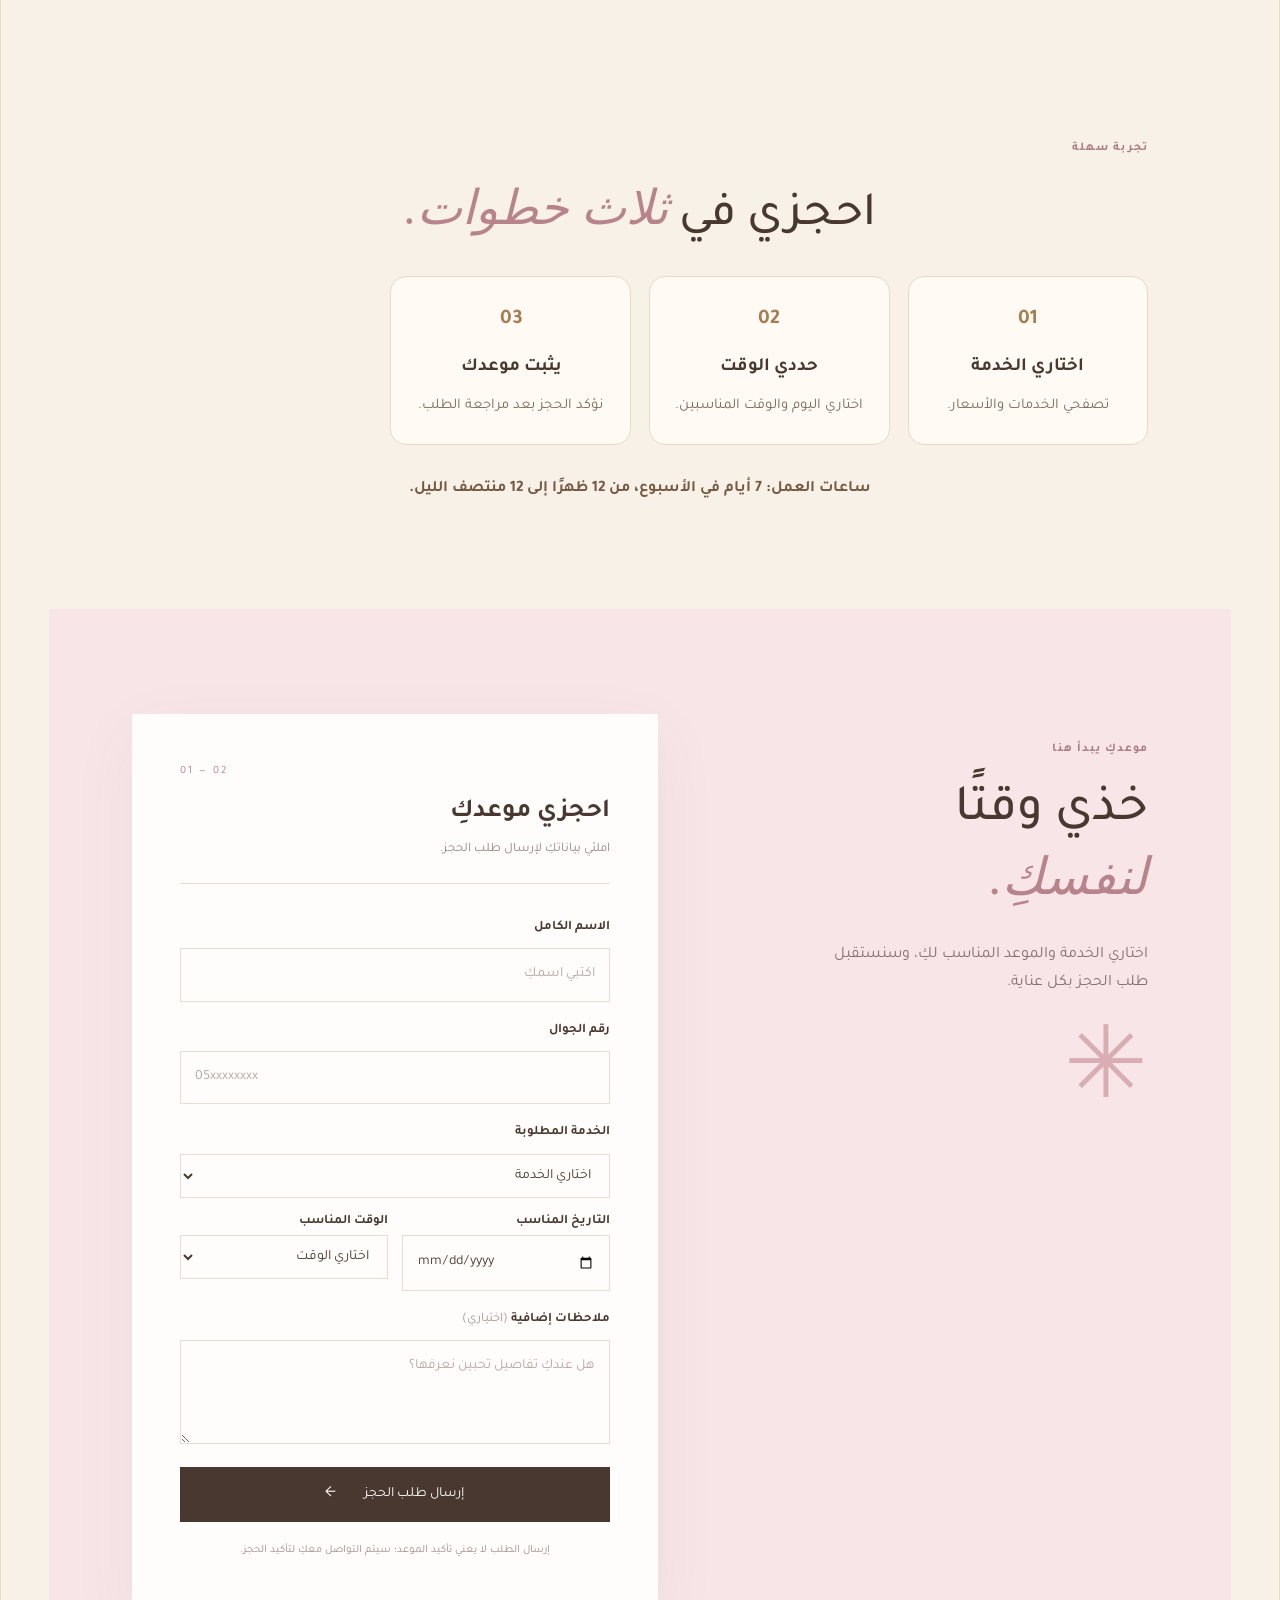
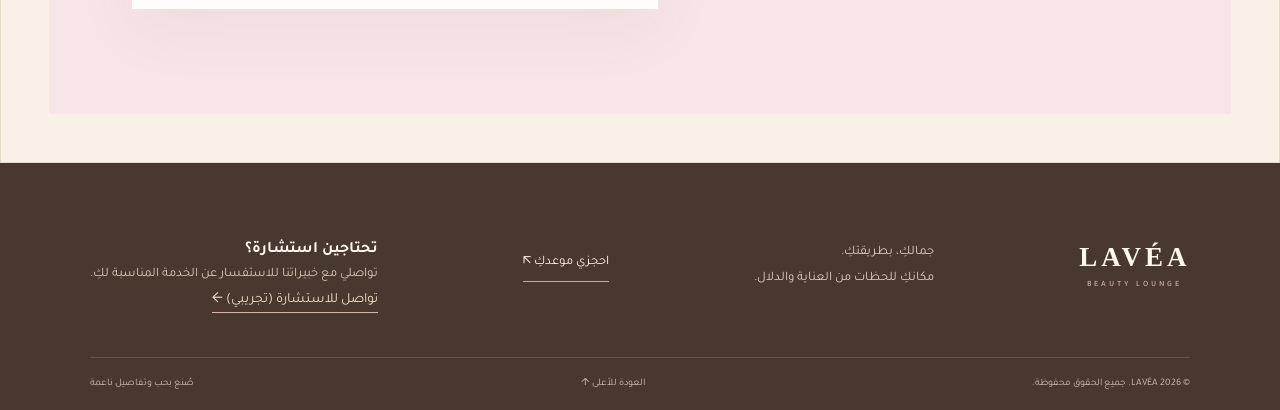
==== commit 71eee590: "Update index.html" ====
--- a/index.html
+++ b/index.html
@@ -49,7 +49,7 @@
     <section id="services" class="services section-pad">
       <div class="section-heading">
         <div><p class="eyebrow">تجربة صُممت لكِ</p><h2>كل ما تحبينه، <em>في مكان واحد.</em></h2></div>
-        <p class="section-intro">اختاري الخدمة اللي تناسبكِ، وخلي لنا التفاصيل.</p>
+        <p class="section-intro">.اختاري الخدمة اللي تناسبكِ، وخلي لنا التفاصيل.</p>
       </div>
       <div class="services-grid">
         <article class="service-card service-hair"><div class="service-photo"><img src="img/img6.png" alt="تصفيف الشعر" loading="lazy"><span class="service-number">01</span></div><div class="service-info"><div><h3>الشعر</h3><p>تسريحات، قص، استشوار وصبغات</p></div><a href="#price-list" aria-label="احجزي خدمة الشعر">↙</a></div></article>
--- a/style.css
+++ b/style.css
@@ -20,3 +20,12 @@
 .why-grid,.steps-grid{display:grid;grid-template-columns:repeat(4,minmax(0,1fr));gap:18px;margin-top:28px}.why-grid article,.steps-grid article{background:#fffaf4;border:1px solid #e8d9c9;border-radius:16px;padding:25px}.why-grid article>span,.steps-grid article>b{color:#a77e54;font-size:1.3rem}.why-grid h3,.steps-grid h3{margin:12px 0 8px}.why-grid p,.steps-grid p{color:#7a6b5e;line-height:1.8;font-size:.92rem}.booking-steps{text-align:center}.booking-steps h2{font-size:clamp(2rem,4vw,3rem)}.hours-note{margin-top:30px;color:#765a43;font-weight:600}.consult{margin-top:18px;max-width:300px}.consult p{line-height:1.7;color:#d9c9ba}.consult .text-link{color:#f2dfc8}
 @media(max-width:900px){.specialty-grid{grid-template-columns:1fr}.specialty-card{grid-template-columns:.8fr 1.2fr}.why-grid,.steps-grid{grid-template-columns:repeat(2,minmax(0,1fr))}.video-gallery{grid-template-columns:1fr 1fr}.video-gallery>div{grid-column:1/-1}}
 @media(max-width:560px){.specialty-card{grid-template-columns:1fr}.specialty-card>img{height:220px;min-height:0}.specialty-card>div{padding:20px}.demo-price-grid{grid-template-columns:1fr}.why-grid,.steps-grid{grid-template-columns:1fr 1fr}.video-gallery{grid-template-columns:1fr 1fr}.video-tile{min-height:145px}.price-item{gap:8px}}
+.video-tile video {
+  display: block;
+  width: 100%;
+  aspect-ratio: 2 / 3;
+  object-fit: cover;
+  border-radius: 12px;
+  background: #f5f0eb;
+  margin-bottom: 12px;
+}
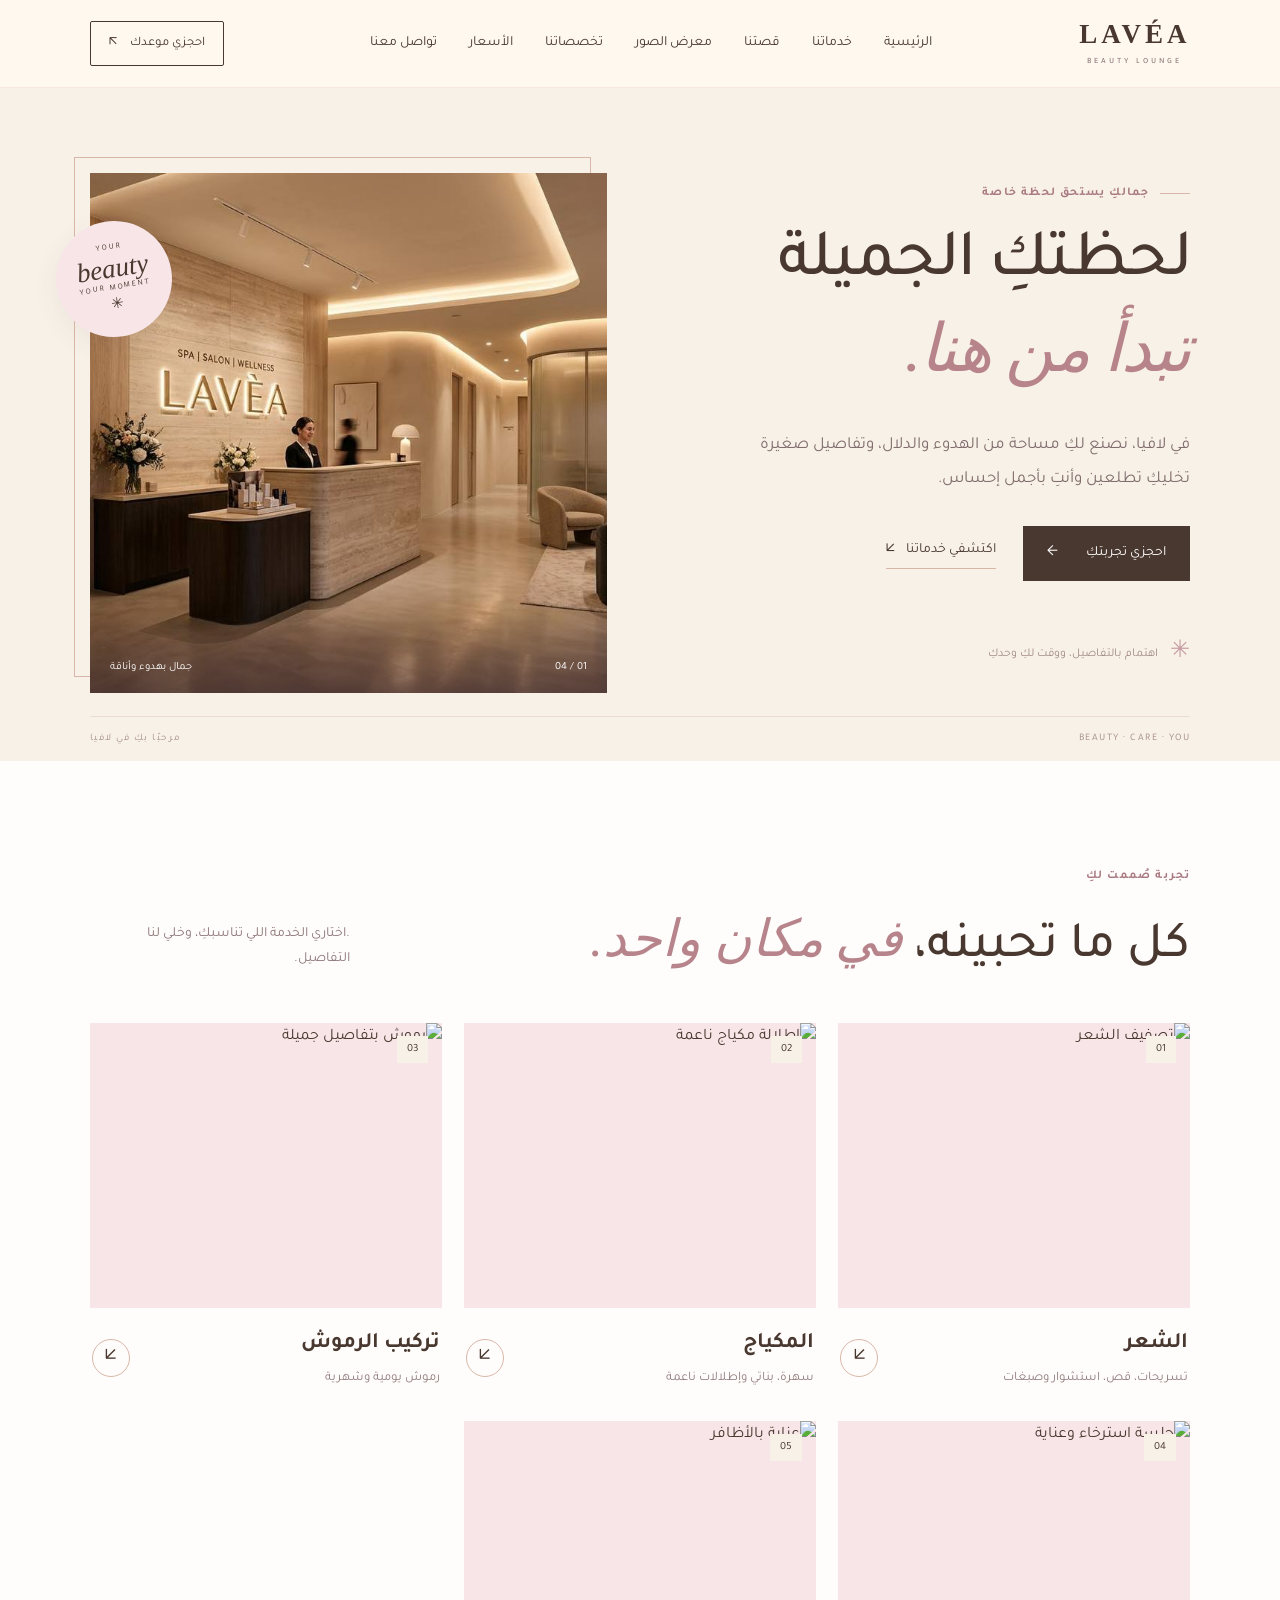
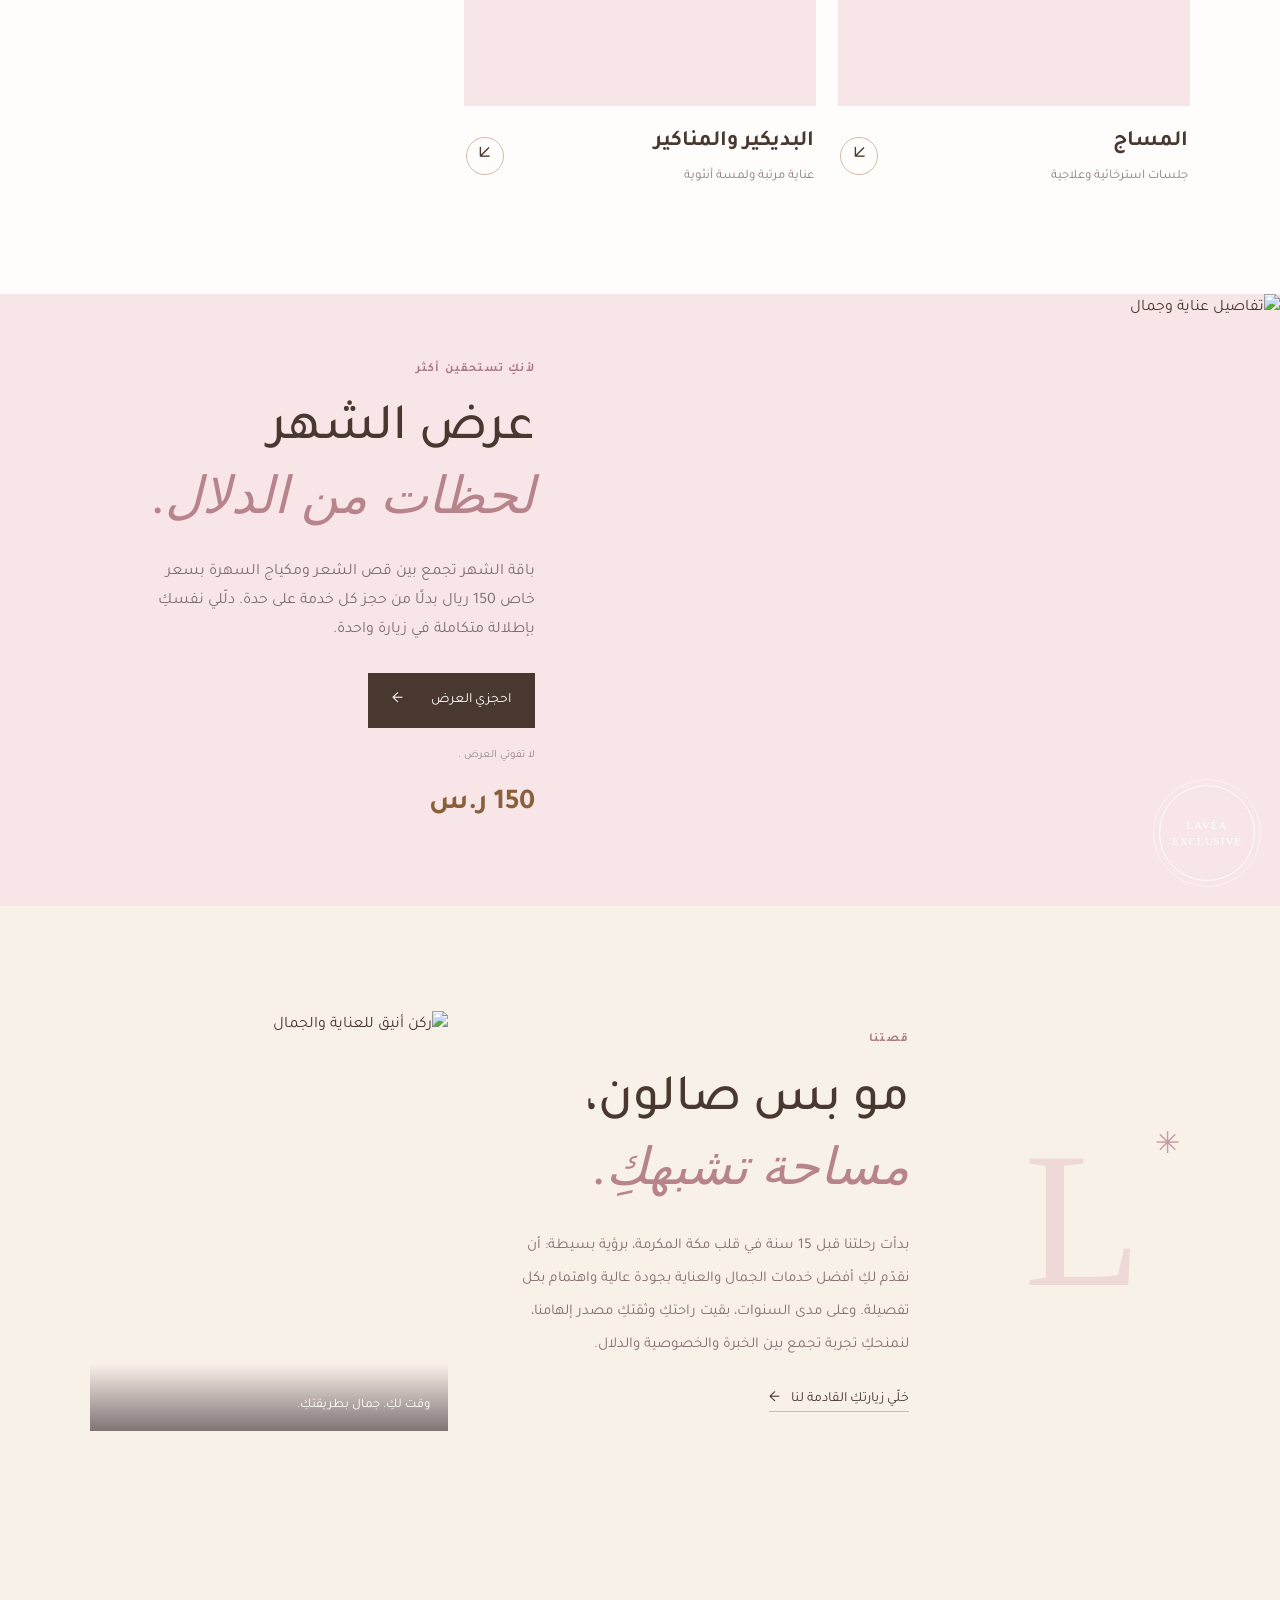
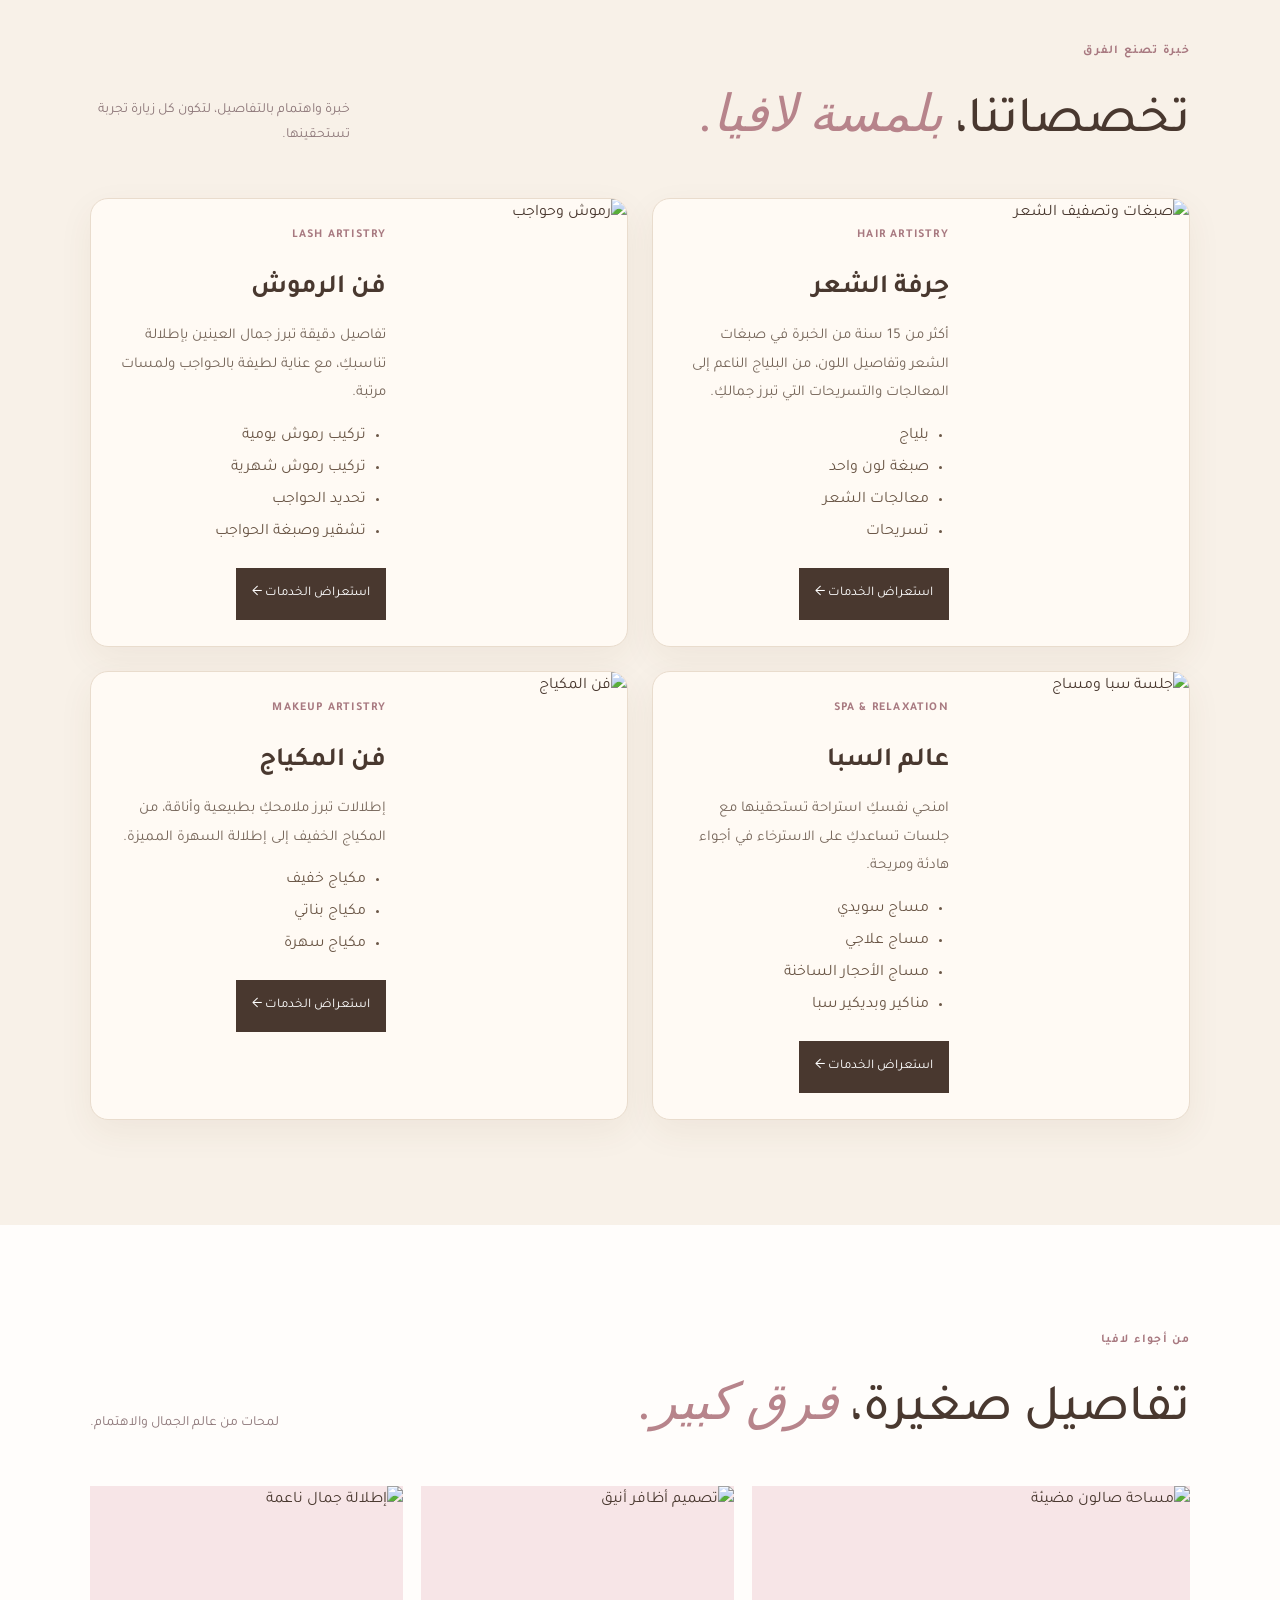
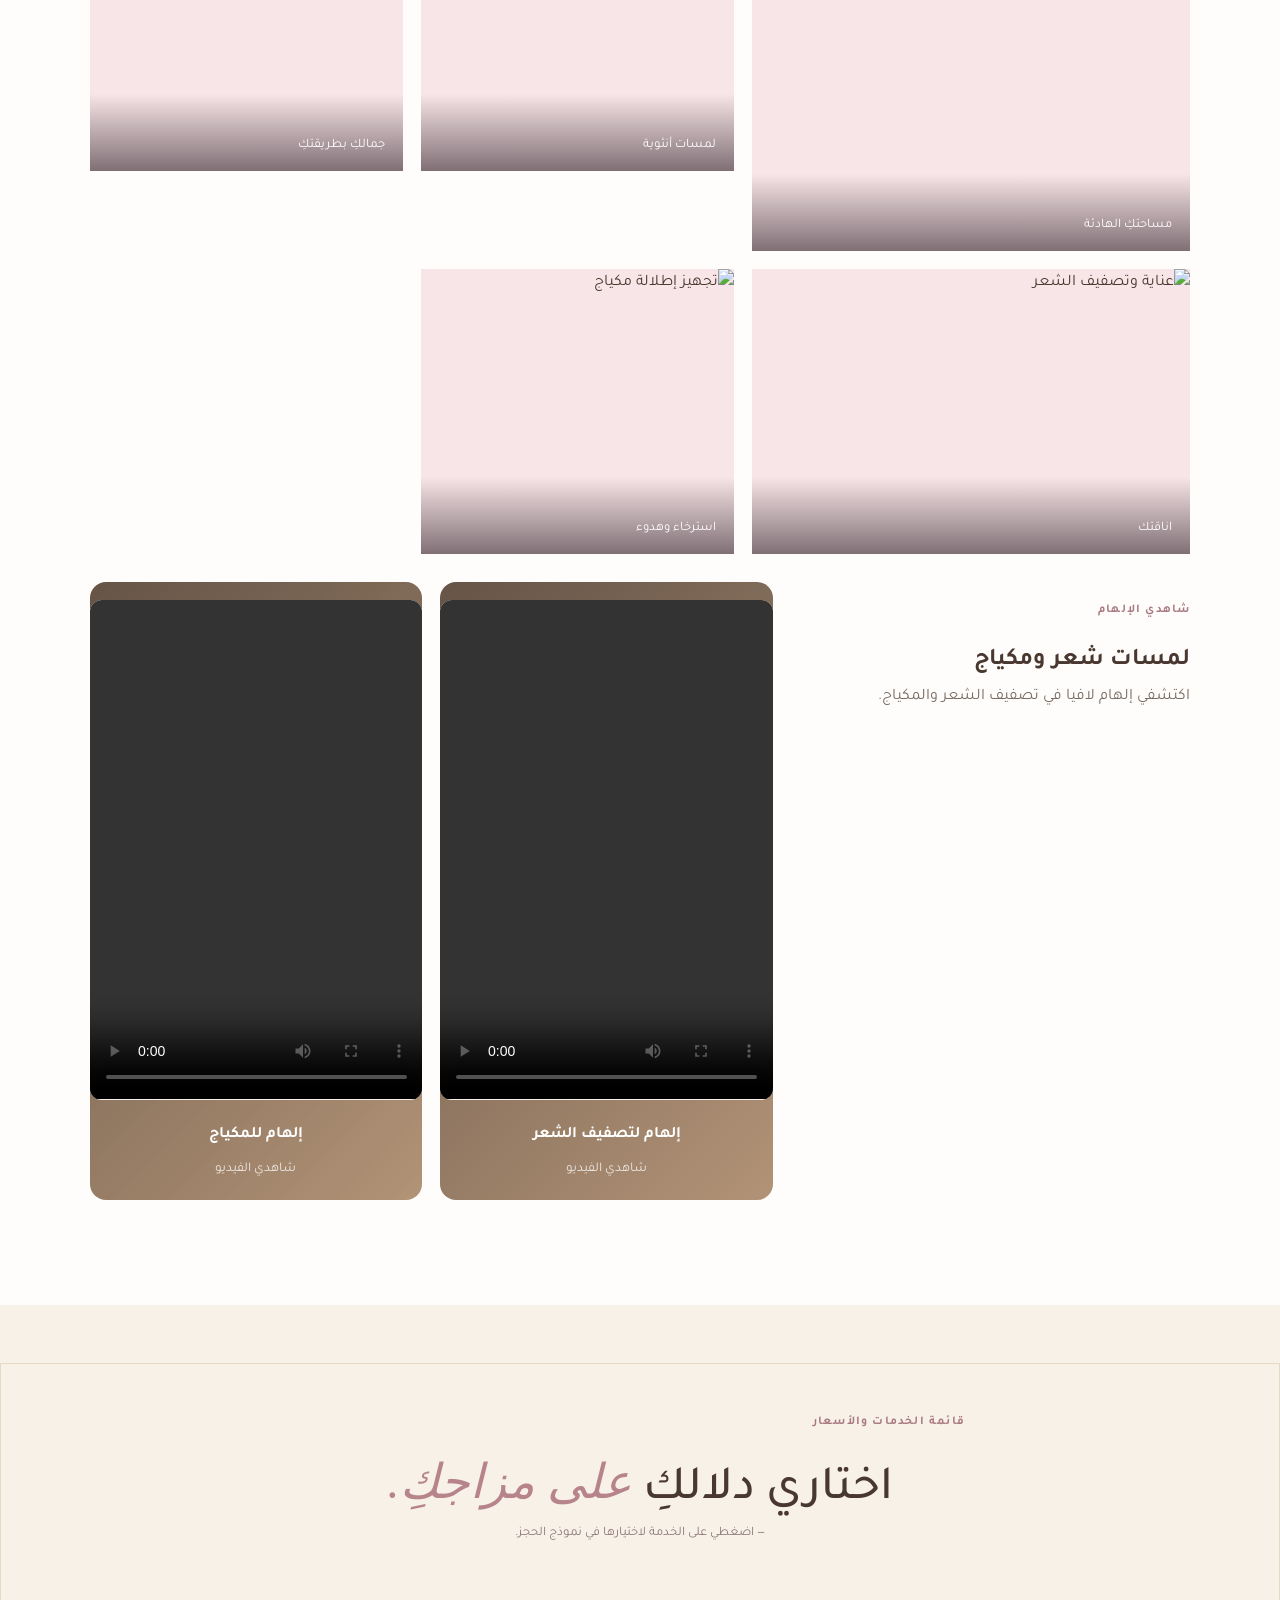
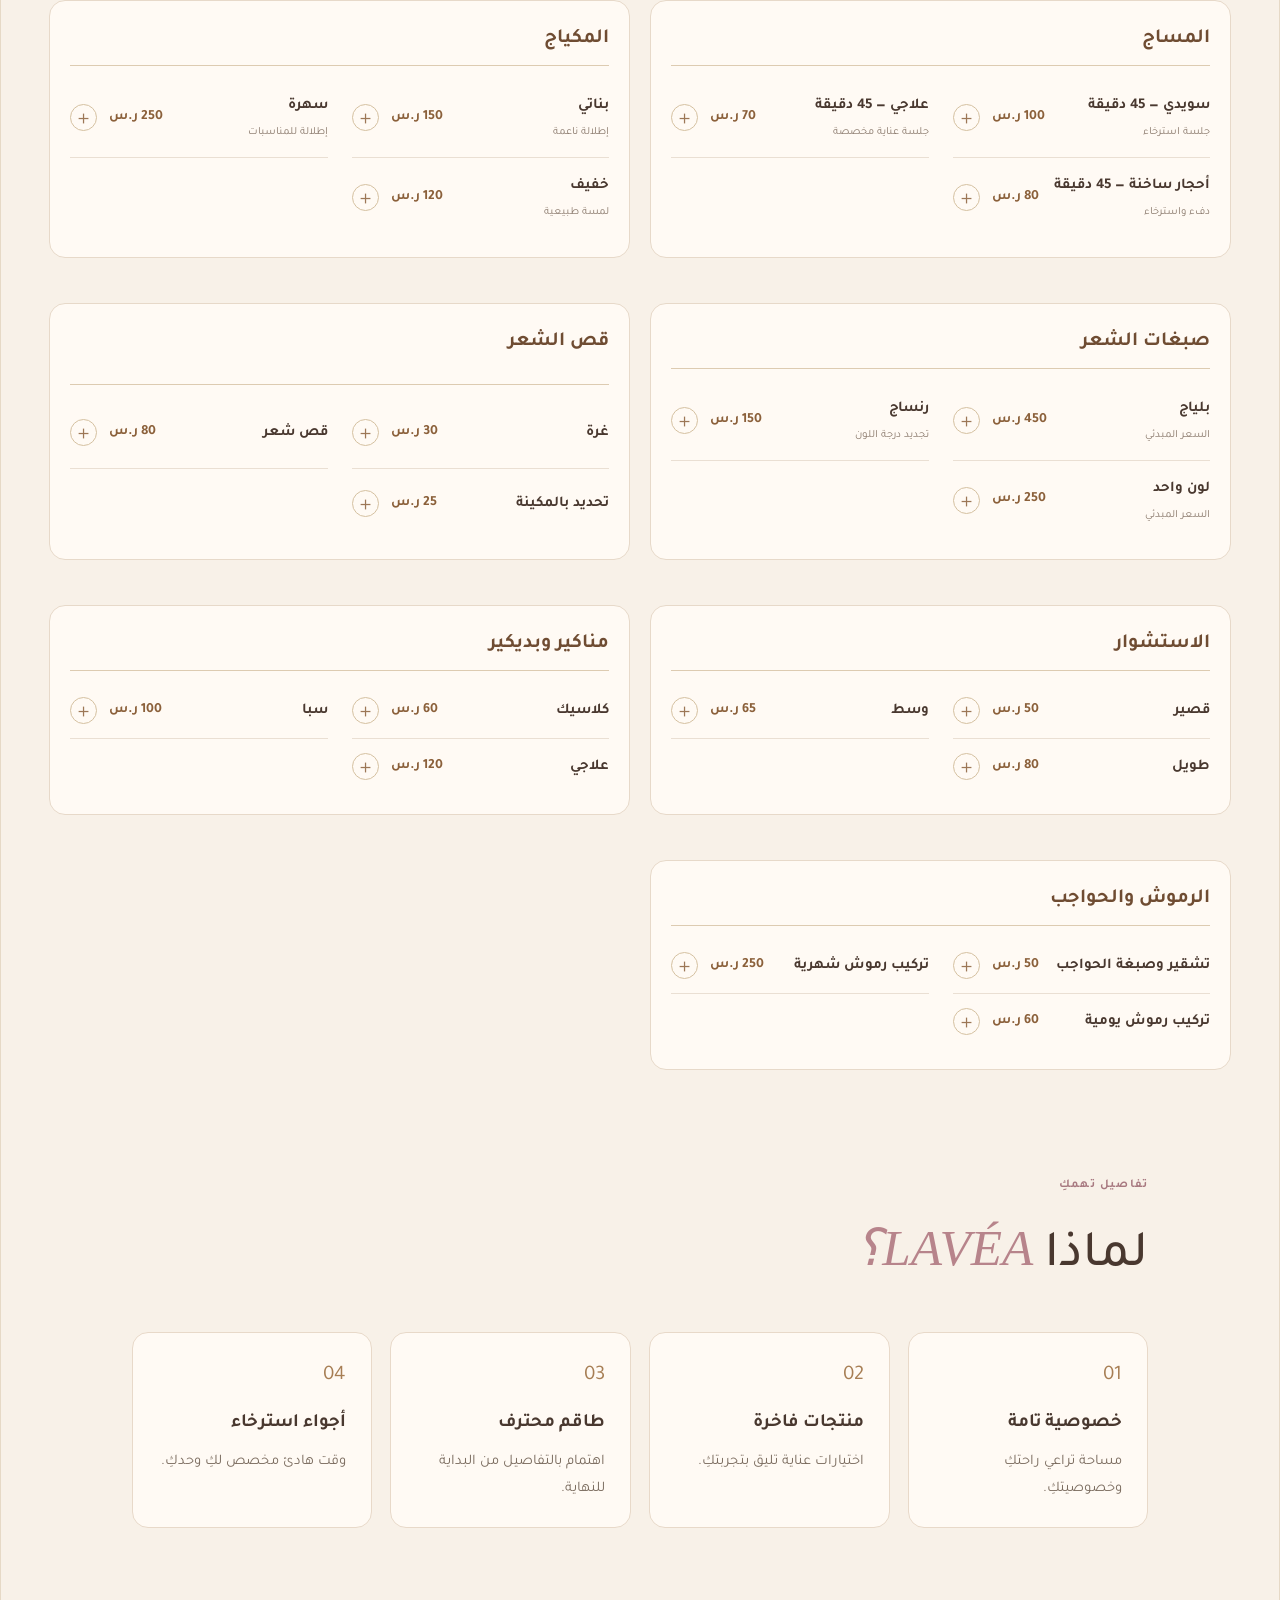
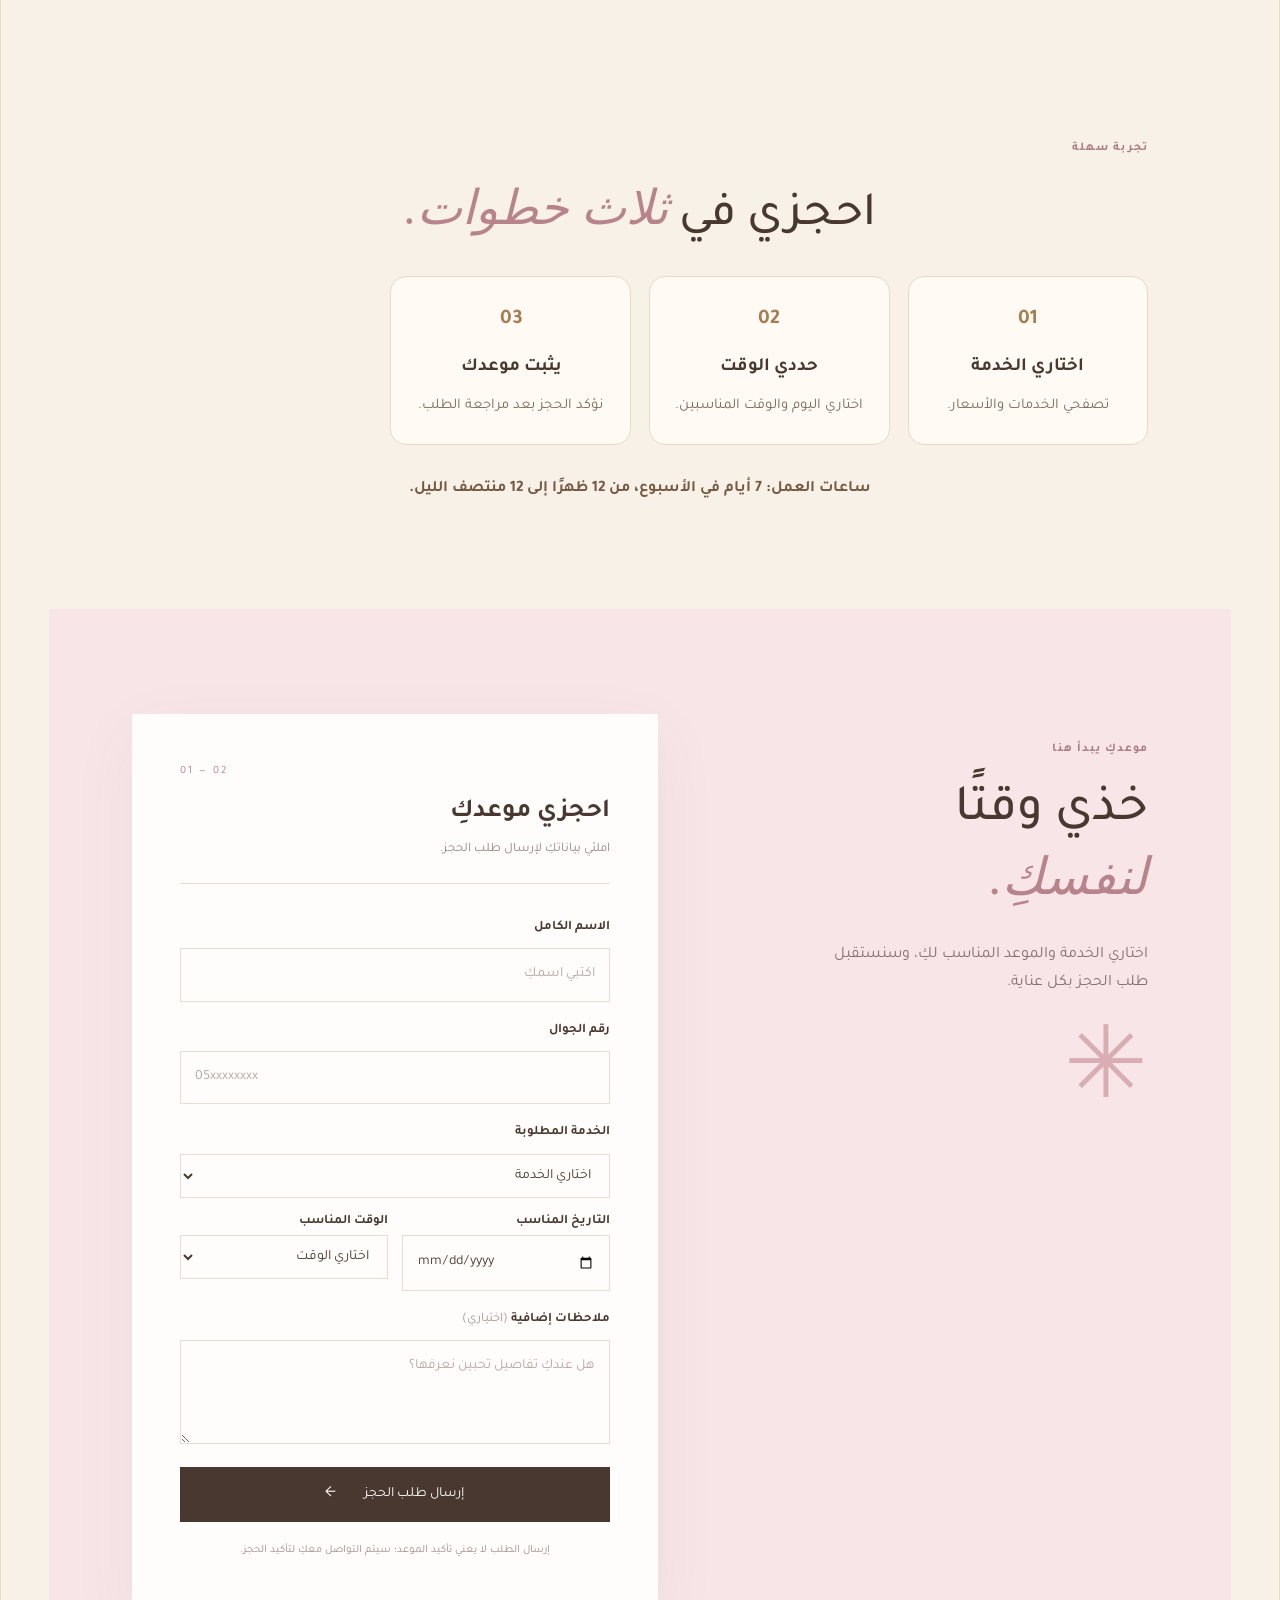
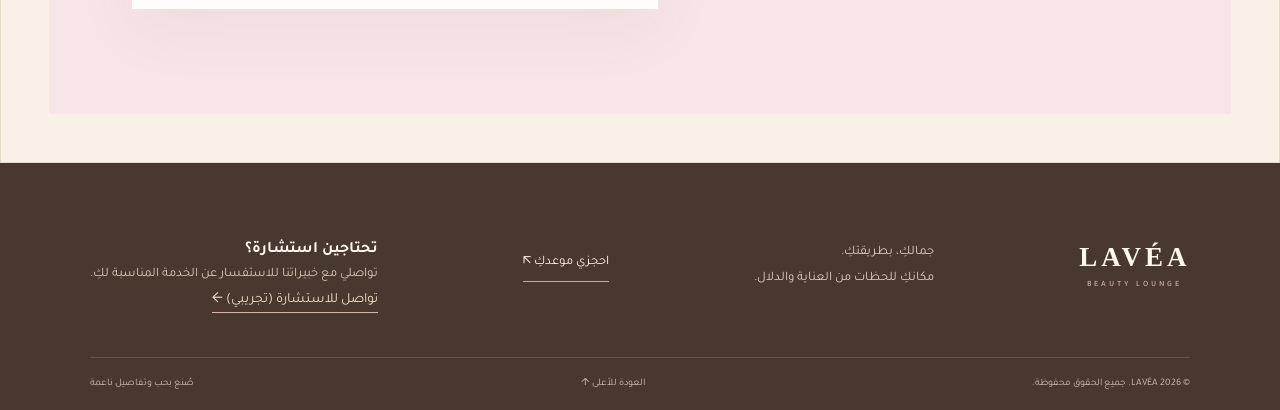
==== commit 22a627d7: "Update index.html" ====
--- a/index.html
+++ b/index.html
@@ -39,7 +39,7 @@
         <div class="hero-note"><span class="sparkle">✳</span><span>اهتمام بالتفاصيل، ووقت لكِ وحدكِ</span></div>
       </div>
       <div class="hero-visual" aria-label="أجواء صالون تجميل أنيقة">
-        <img src="img/img1.png" alt="أجواء أنيقة داخل صالون تجميل" fetchpriority="high">
+        <img src="img1.png" alt="أجواء أنيقة داخل صالون تجميل" fetchpriority="high">
         <div class="hero-stamp"><span>YOUR</span><strong>beauty</strong><span>YOUR MOMENT</span><b>✳</b></div>
         <div class="image-caption"><span>01 / 04</span><span>جمال بهدوء وأناقة</span></div>
       </div>
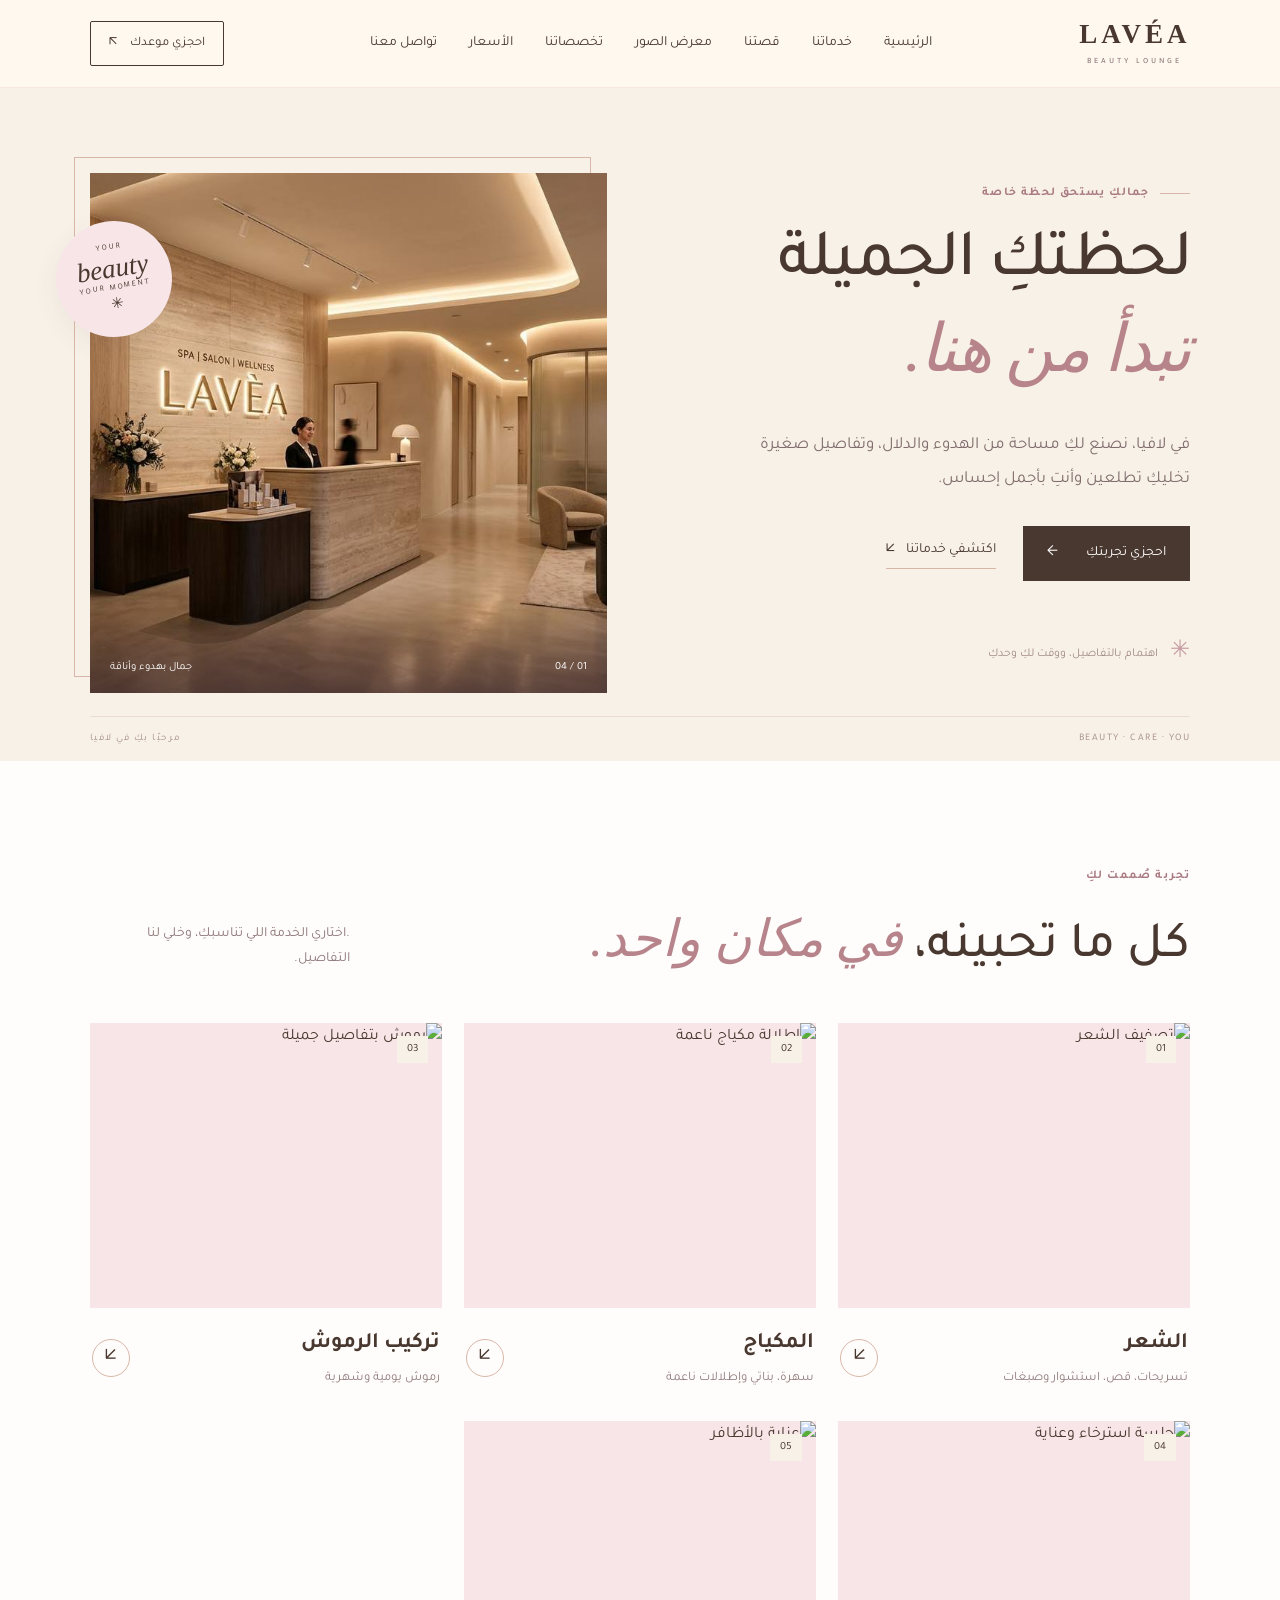
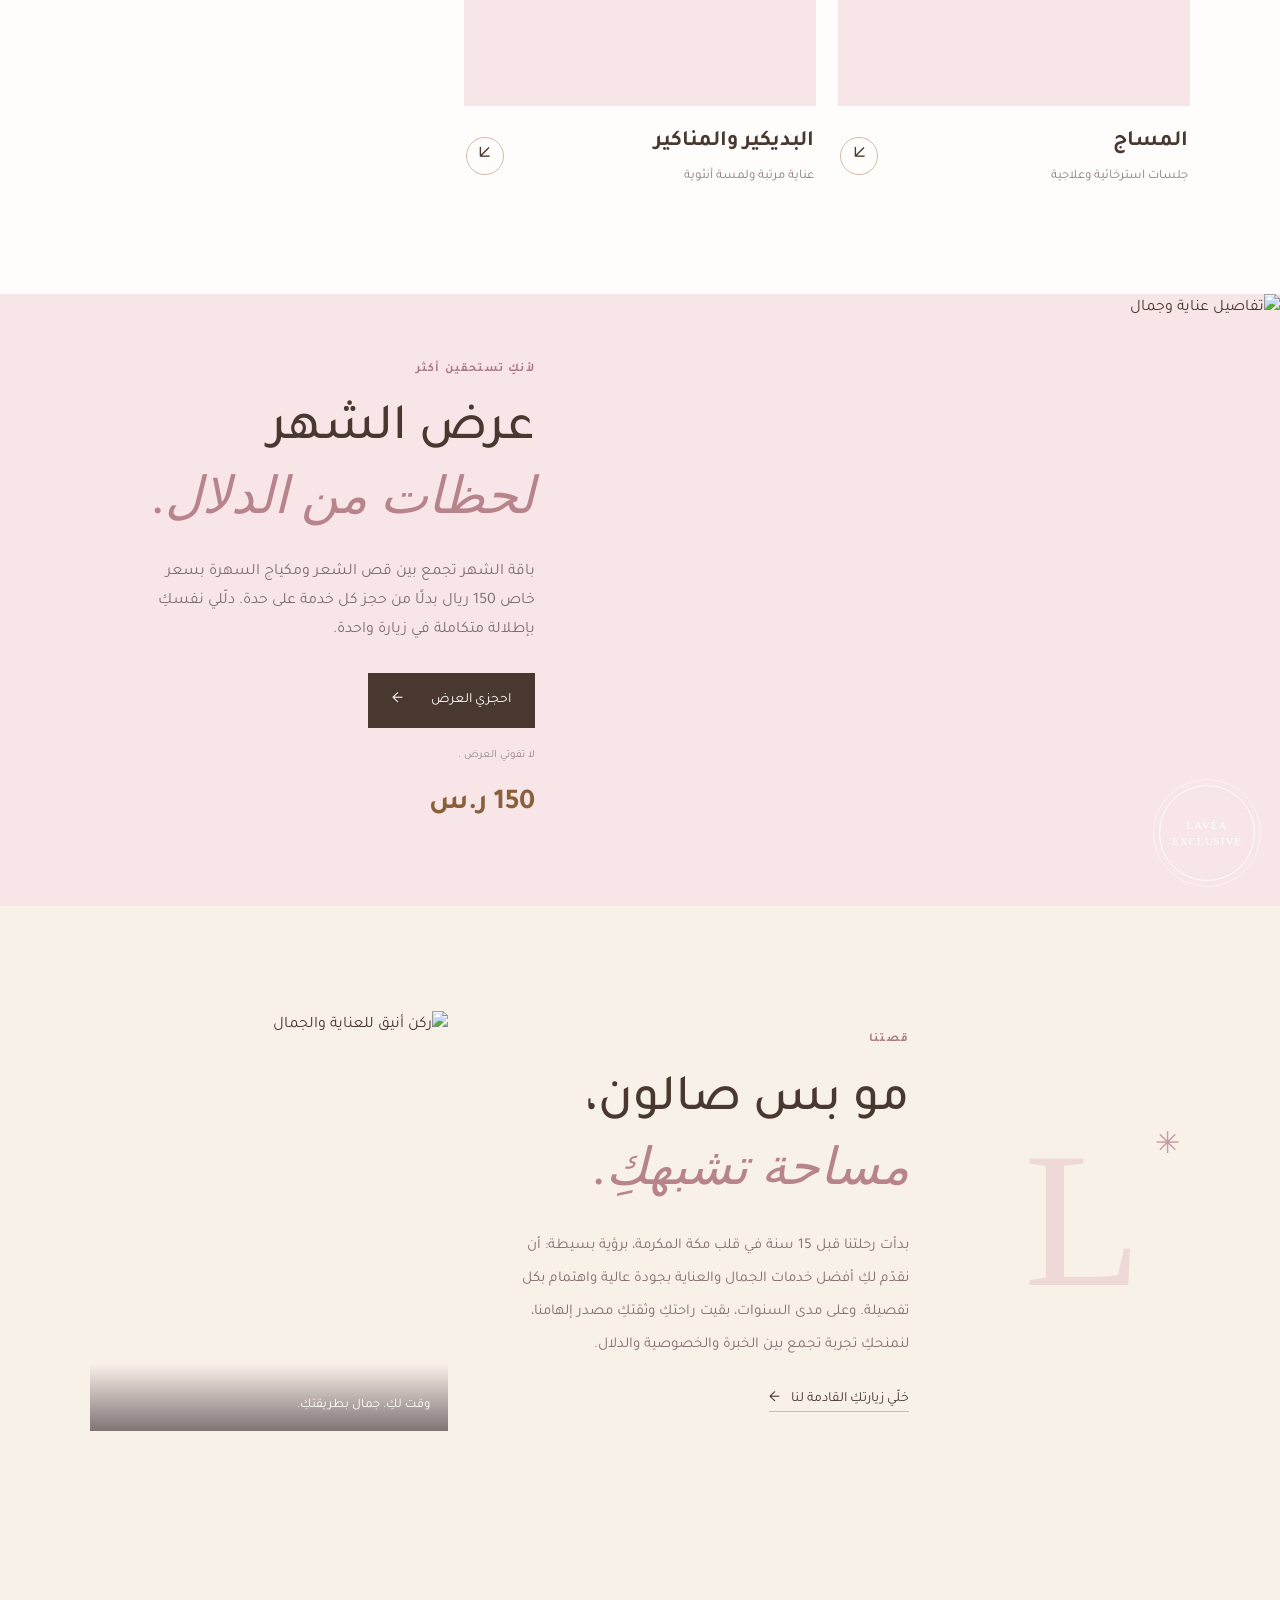
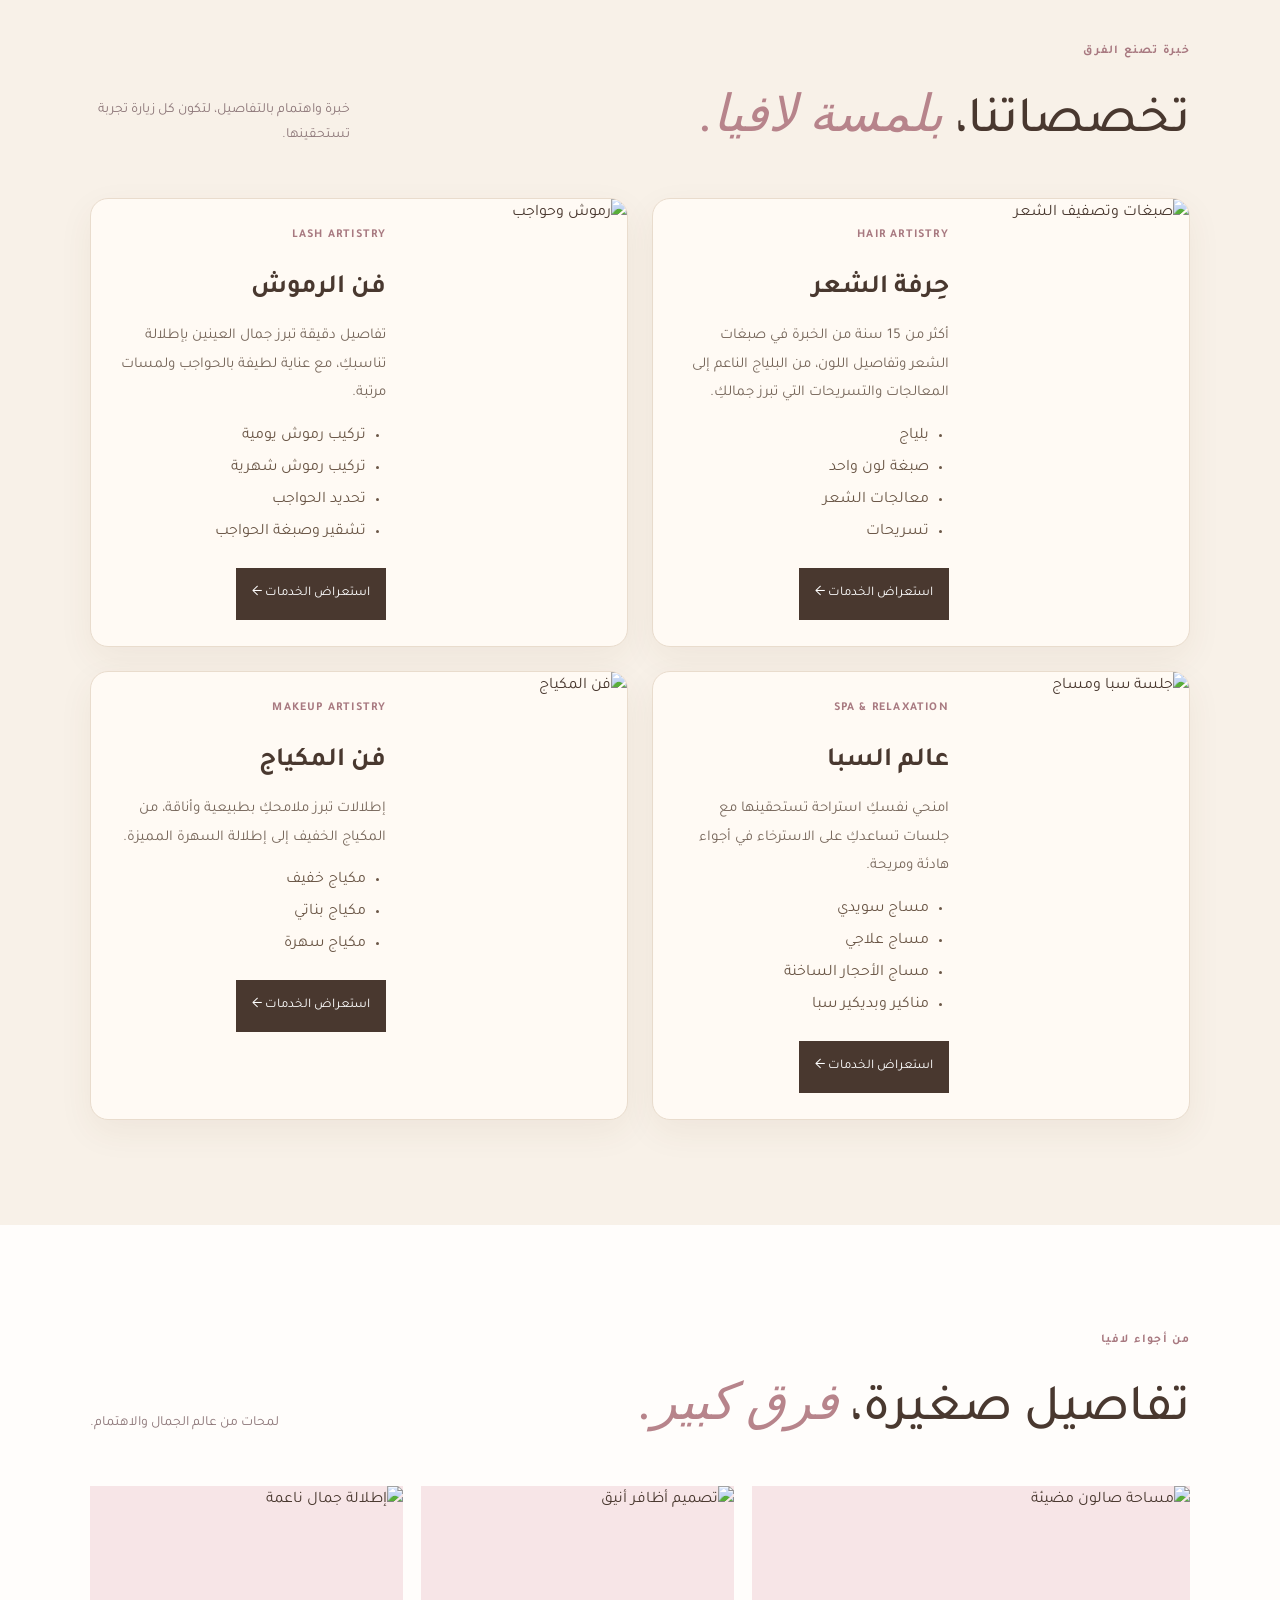
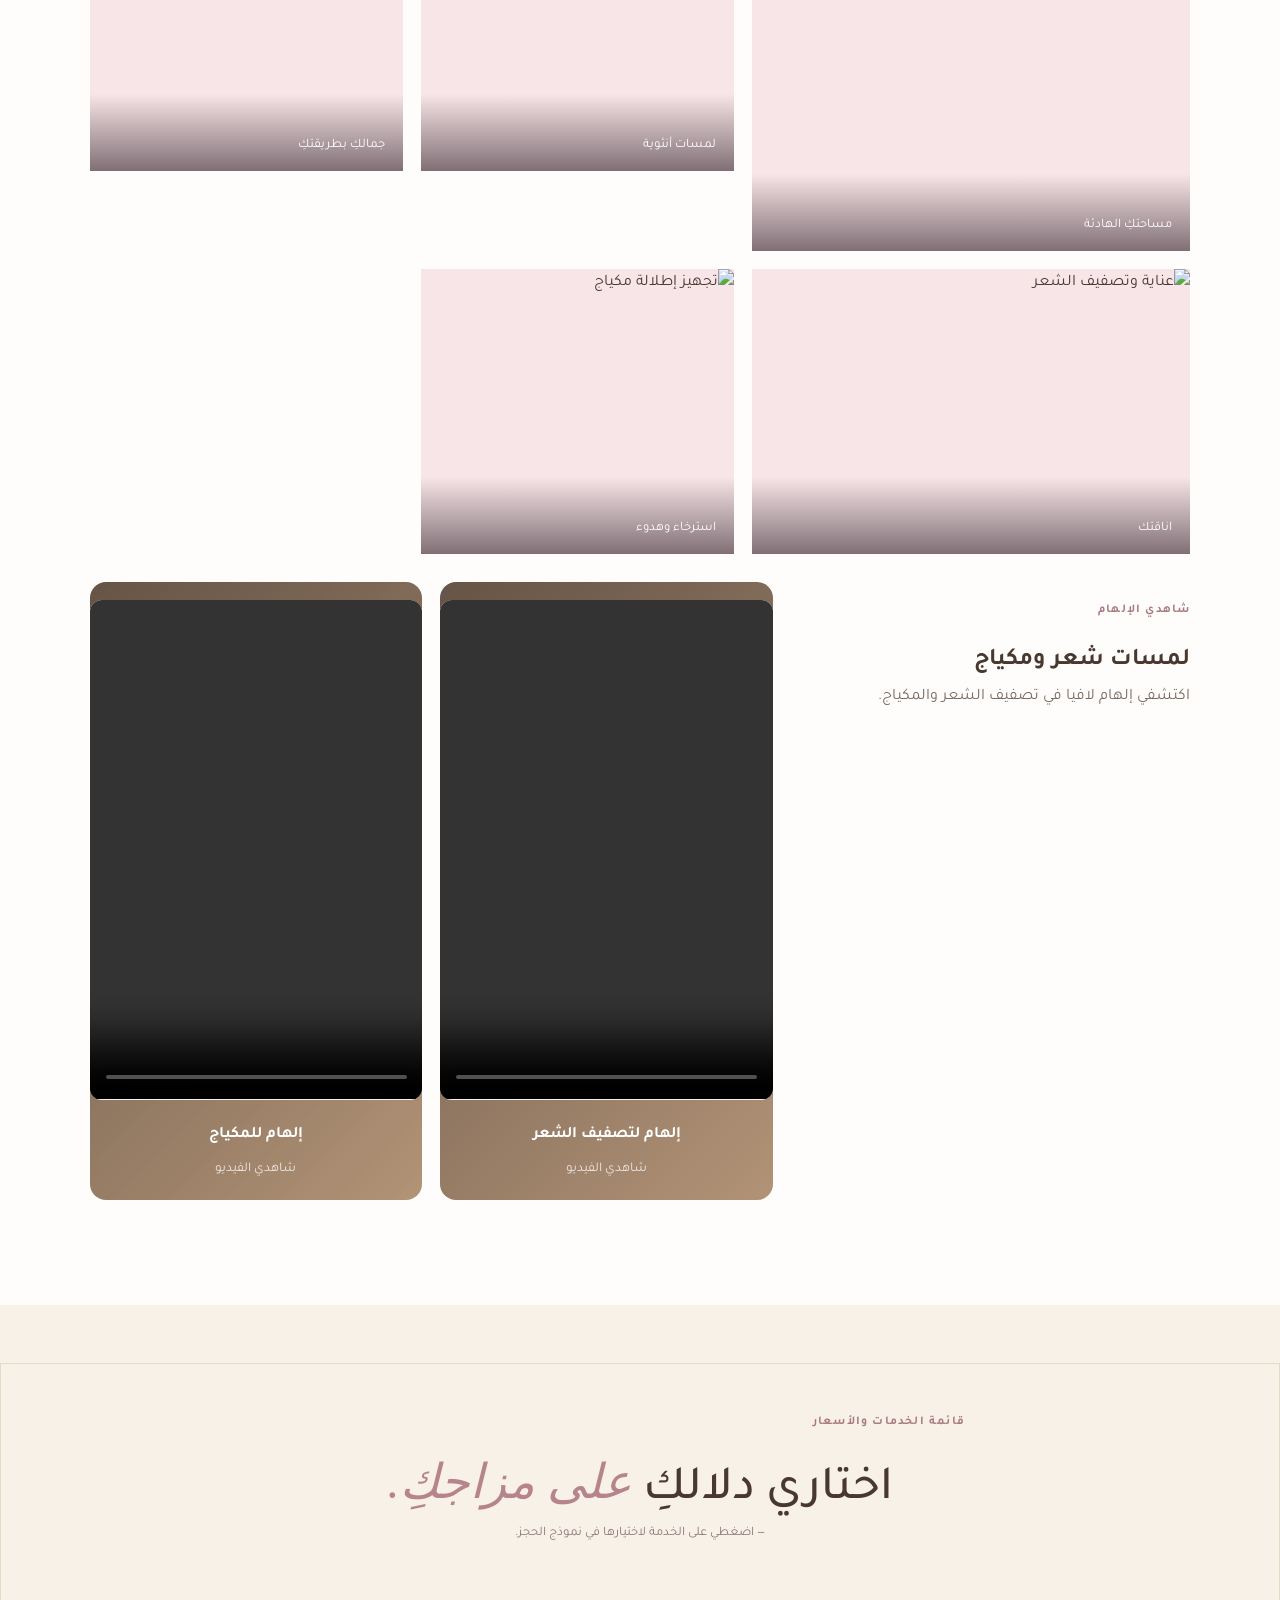
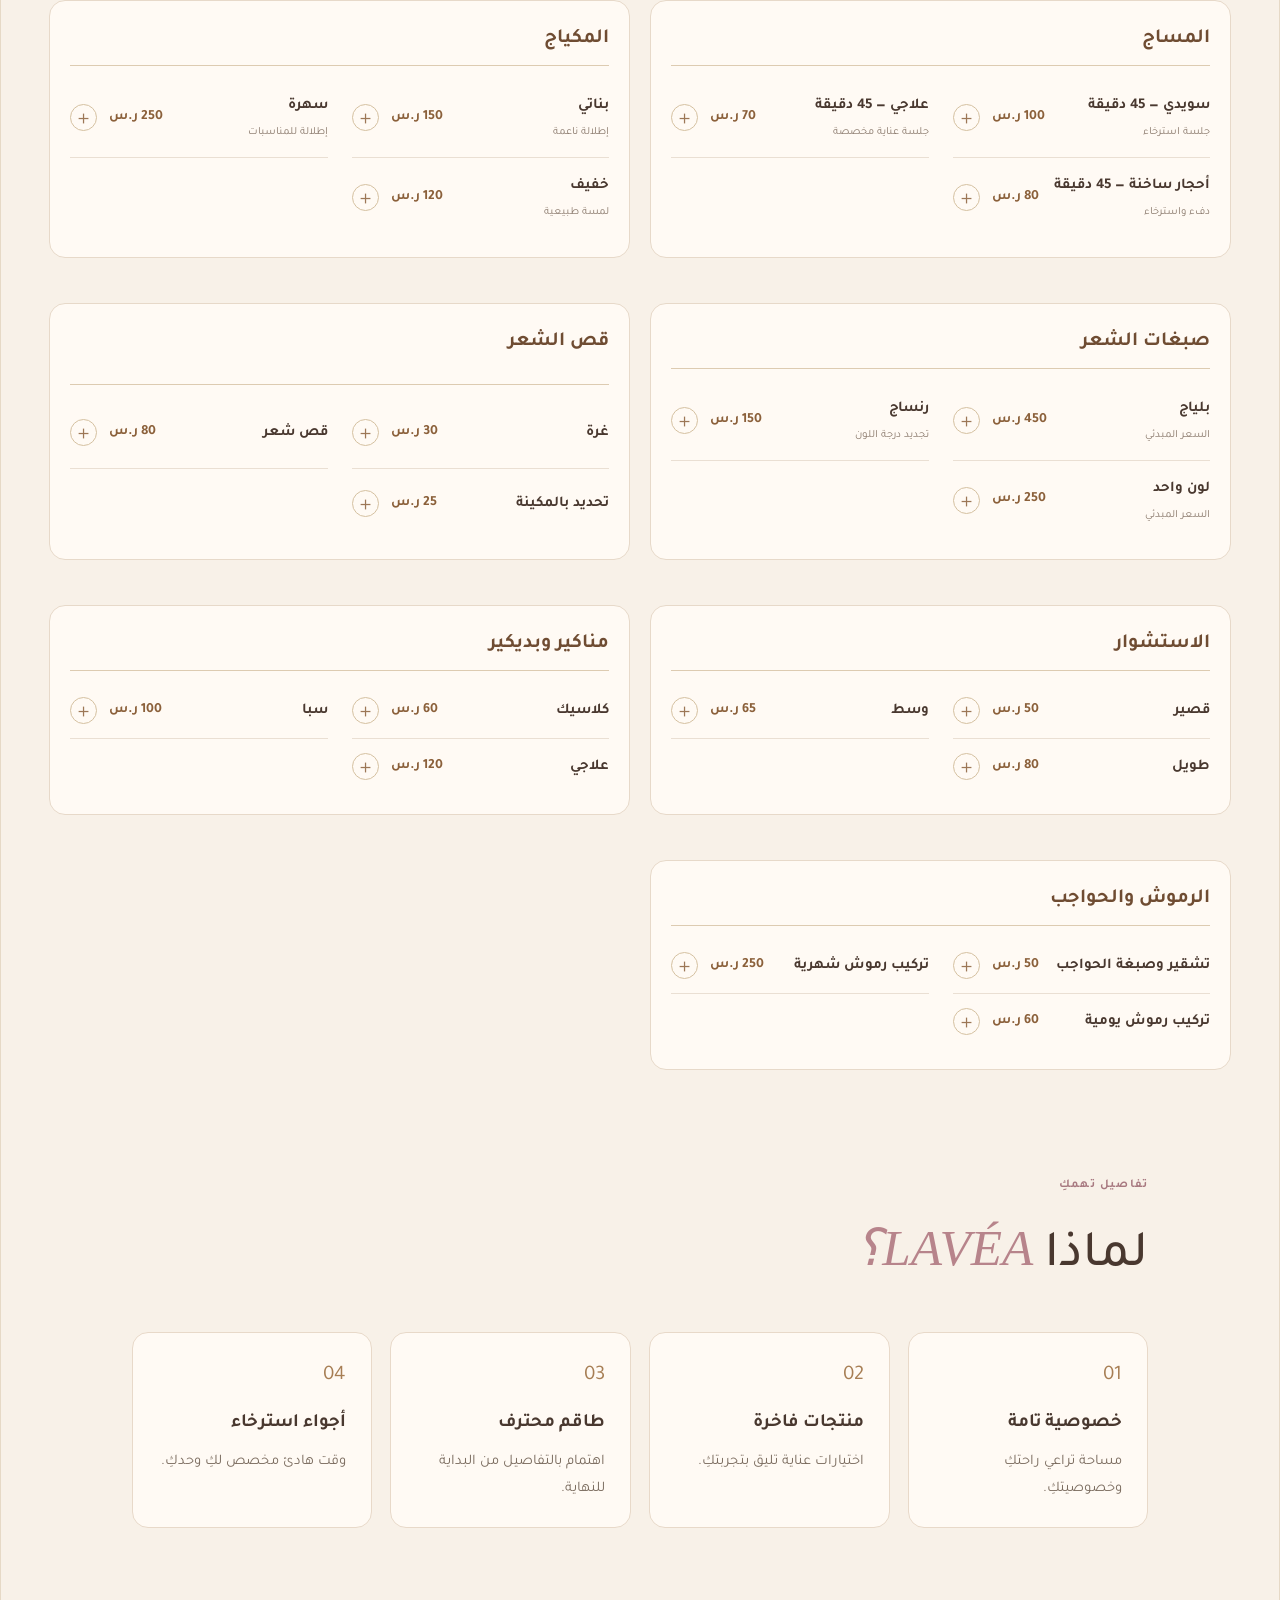
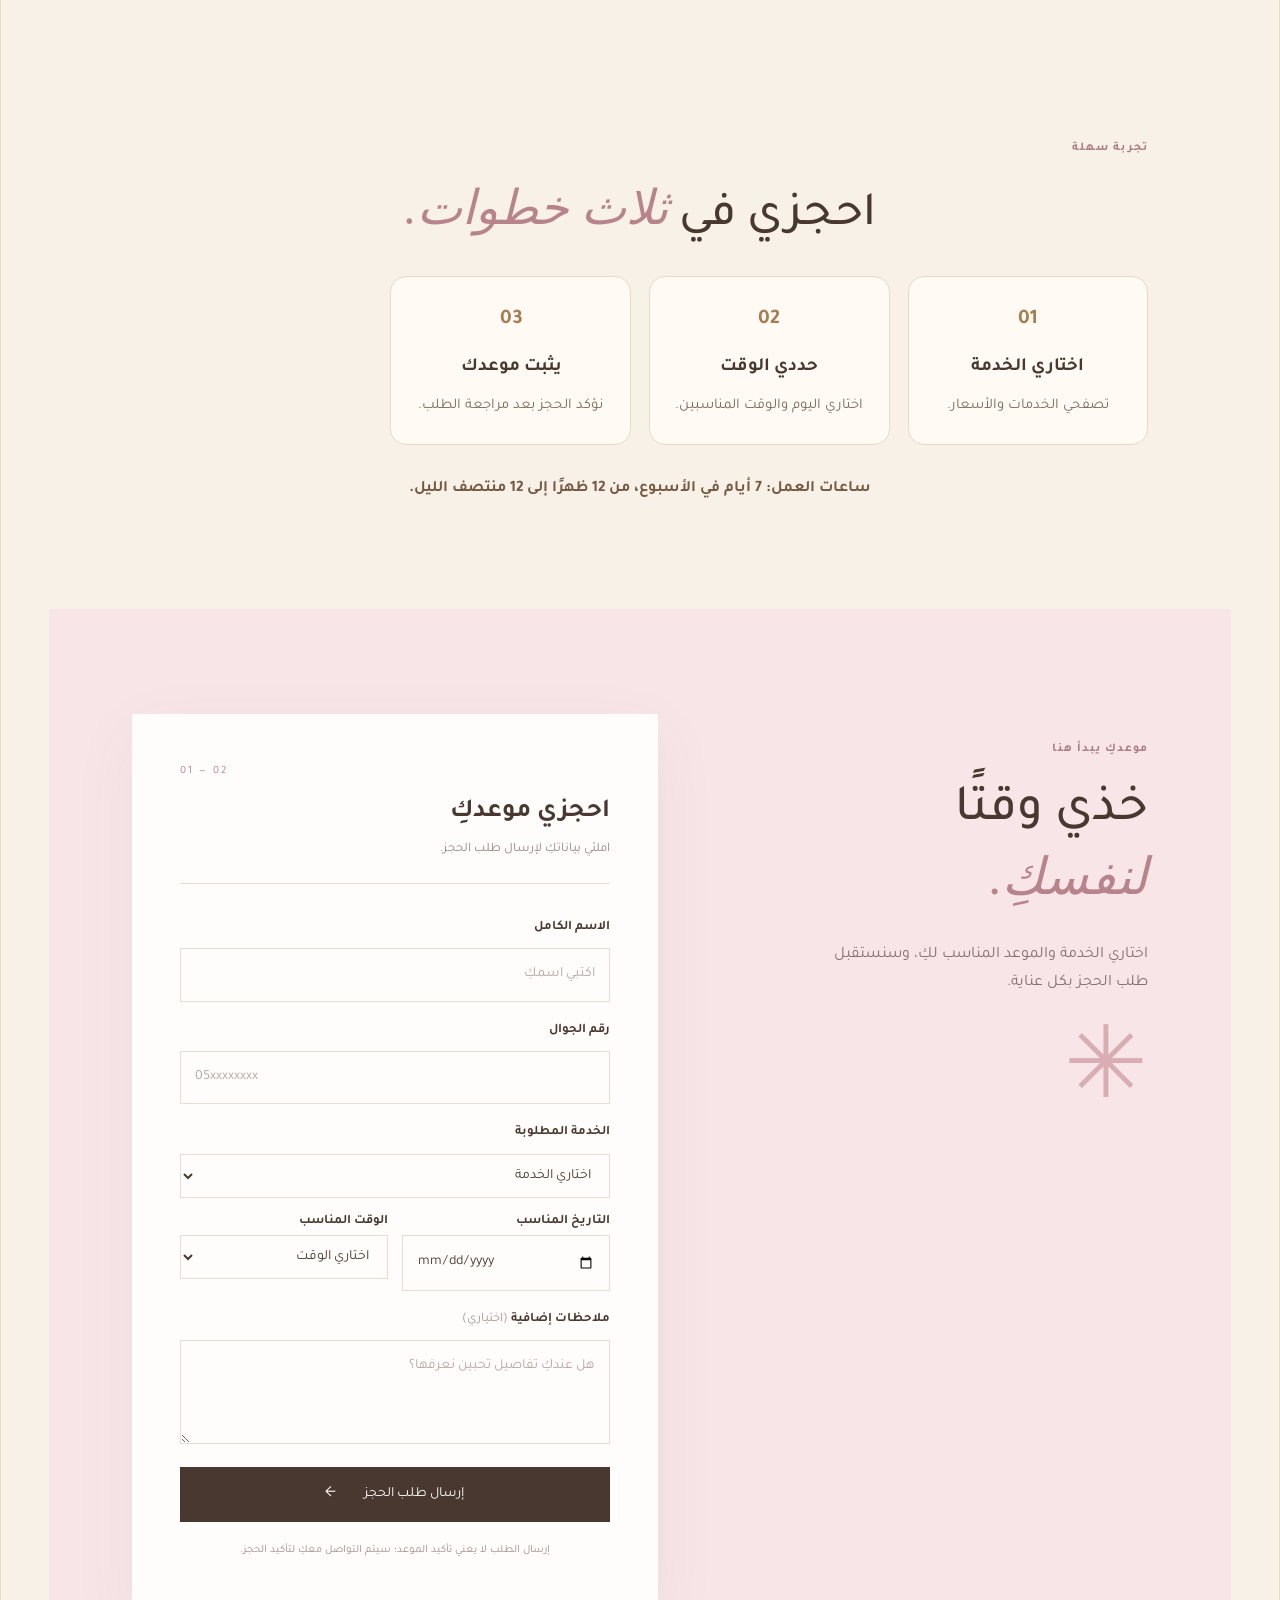
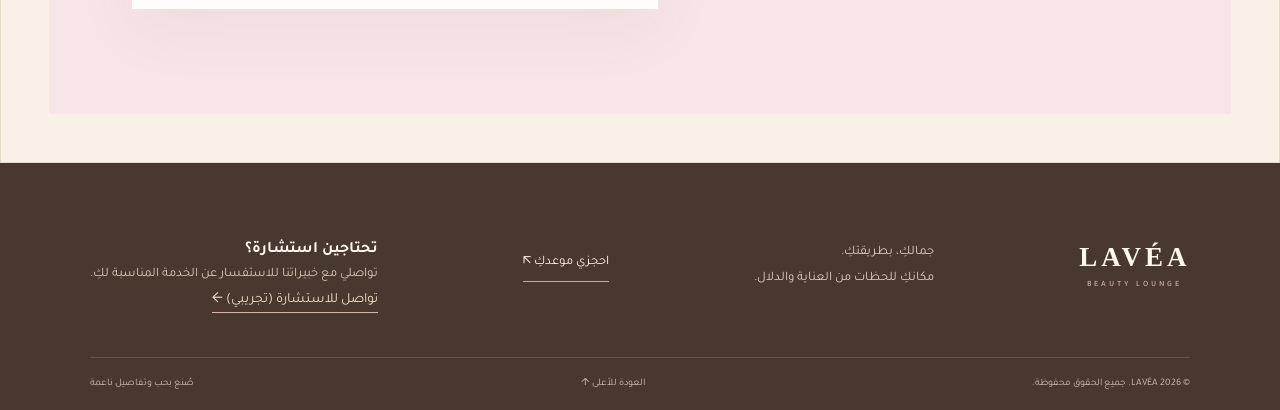
==== commit 76732f4e: "Update index.html" ====
--- a/index.html
+++ b/index.html
@@ -39,7 +39,7 @@
         <div class="hero-note"><span class="sparkle">✳</span><span>اهتمام بالتفاصيل، ووقت لكِ وحدكِ</span></div>
       </div>
       <div class="hero-visual" aria-label="أجواء صالون تجميل أنيقة">
-        <img src="img1.png" alt="أجواء أنيقة داخل صالون تجميل" fetchpriority="high">
+        <img src="./img1.png" alt="أجواء أنيقة داخل صالون تجميل" fetchpriority="high">
         <div class="hero-stamp"><span>YOUR</span><strong>beauty</strong><span>YOUR MOMENT</span><b>✳</b></div>
         <div class="image-caption"><span>01 / 04</span><span>جمال بهدوء وأناقة</span></div>
       </div>
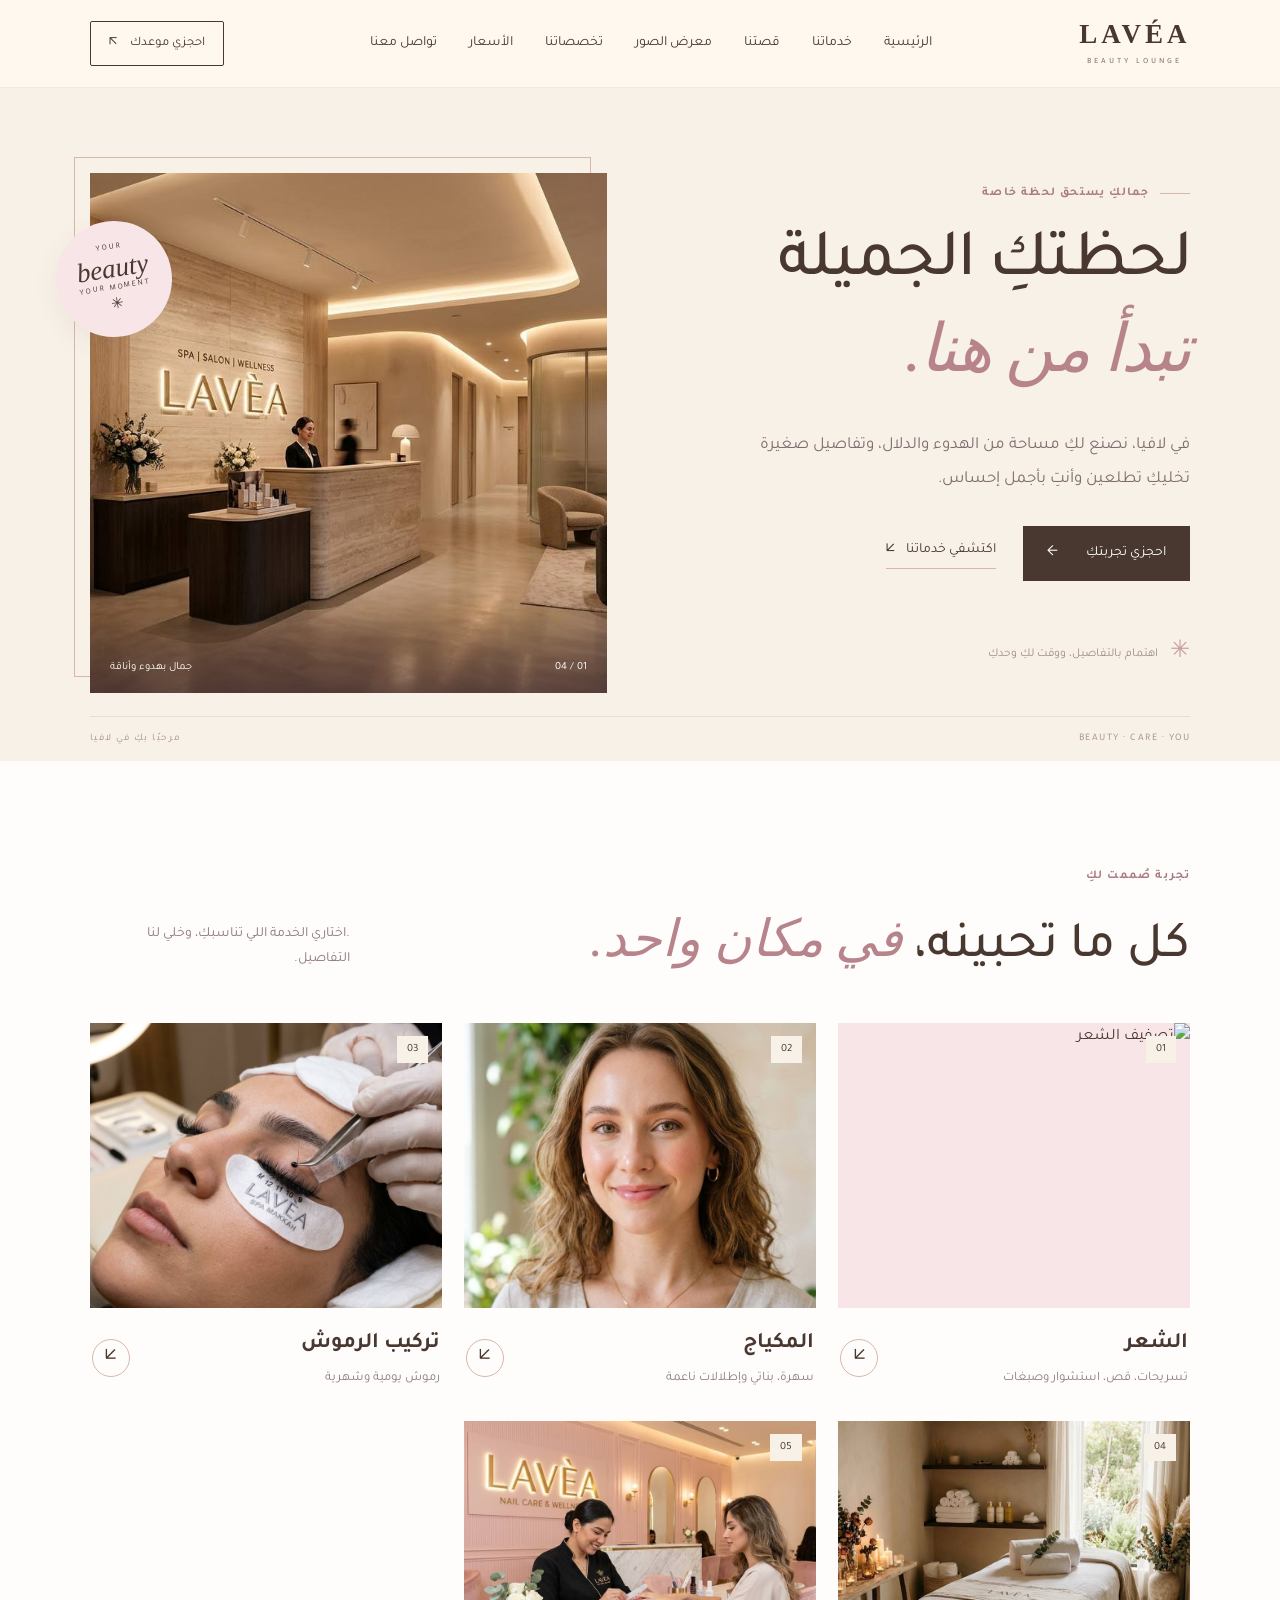
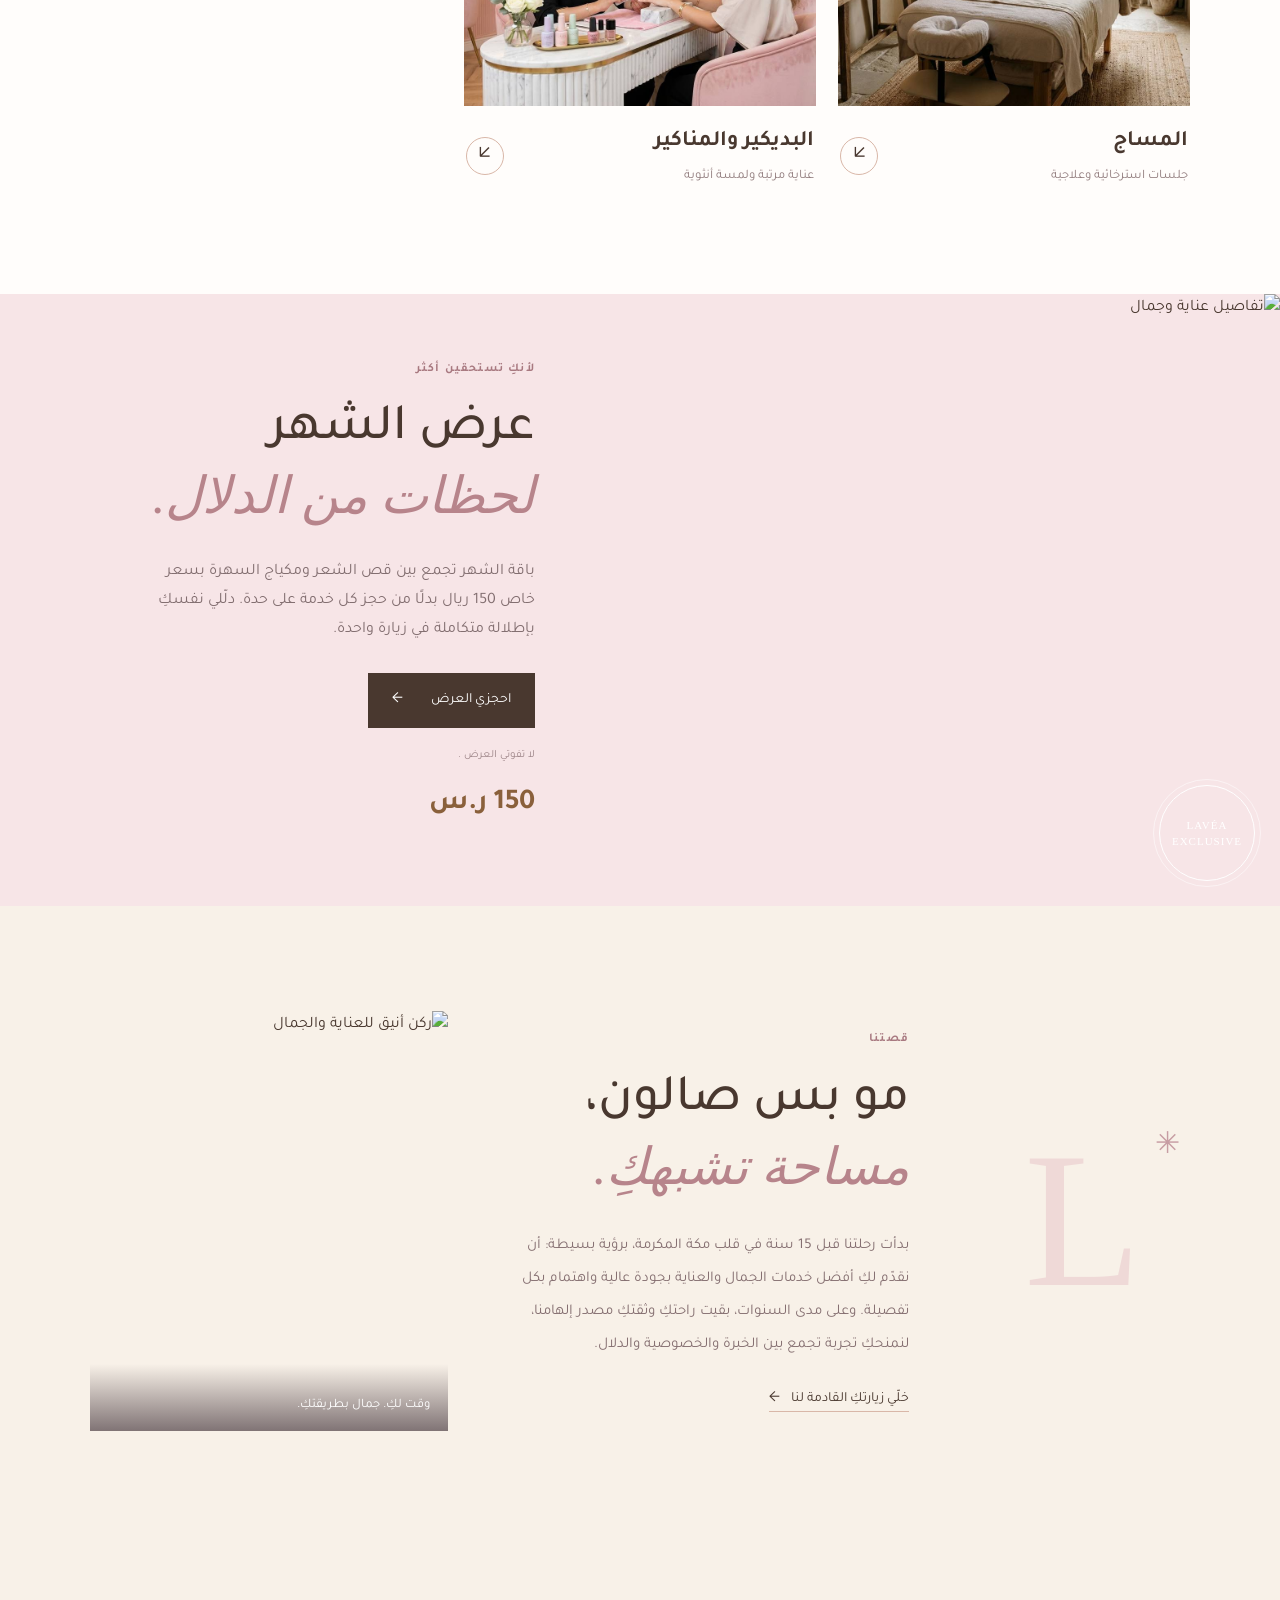
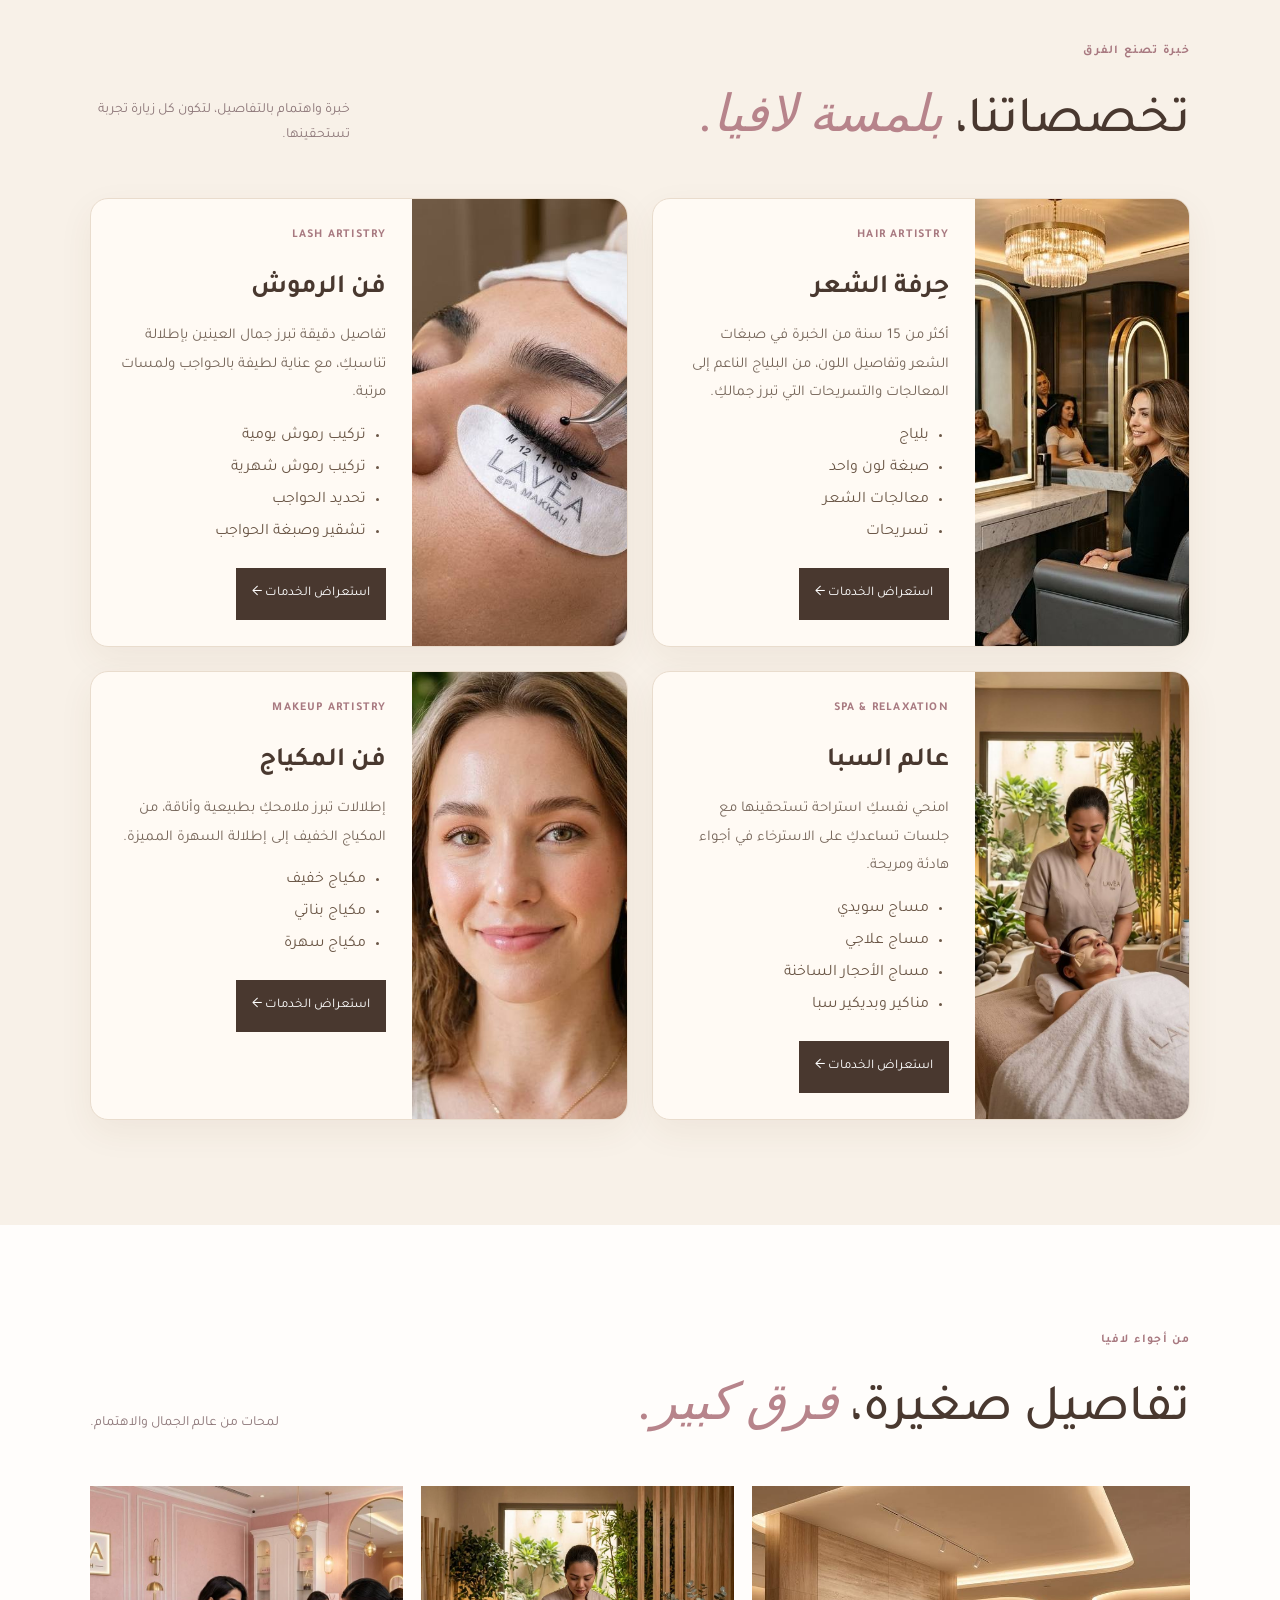
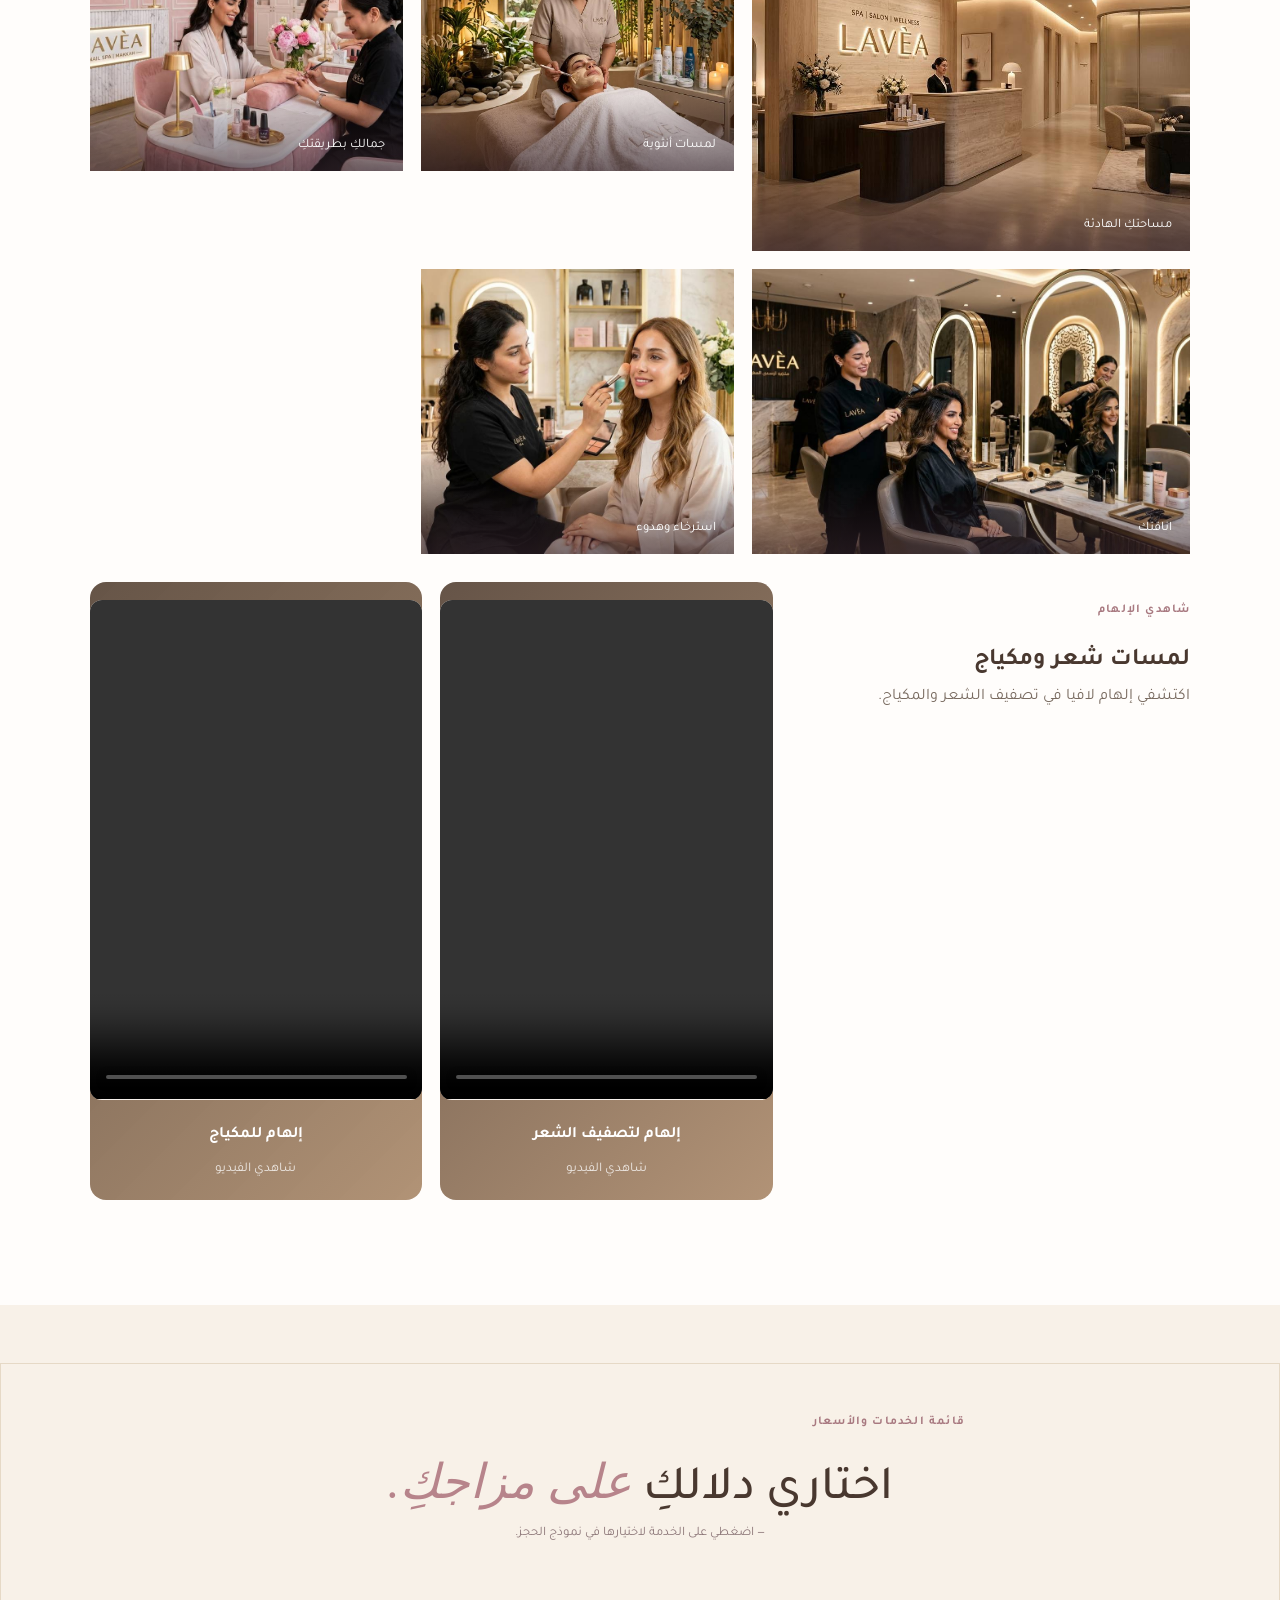
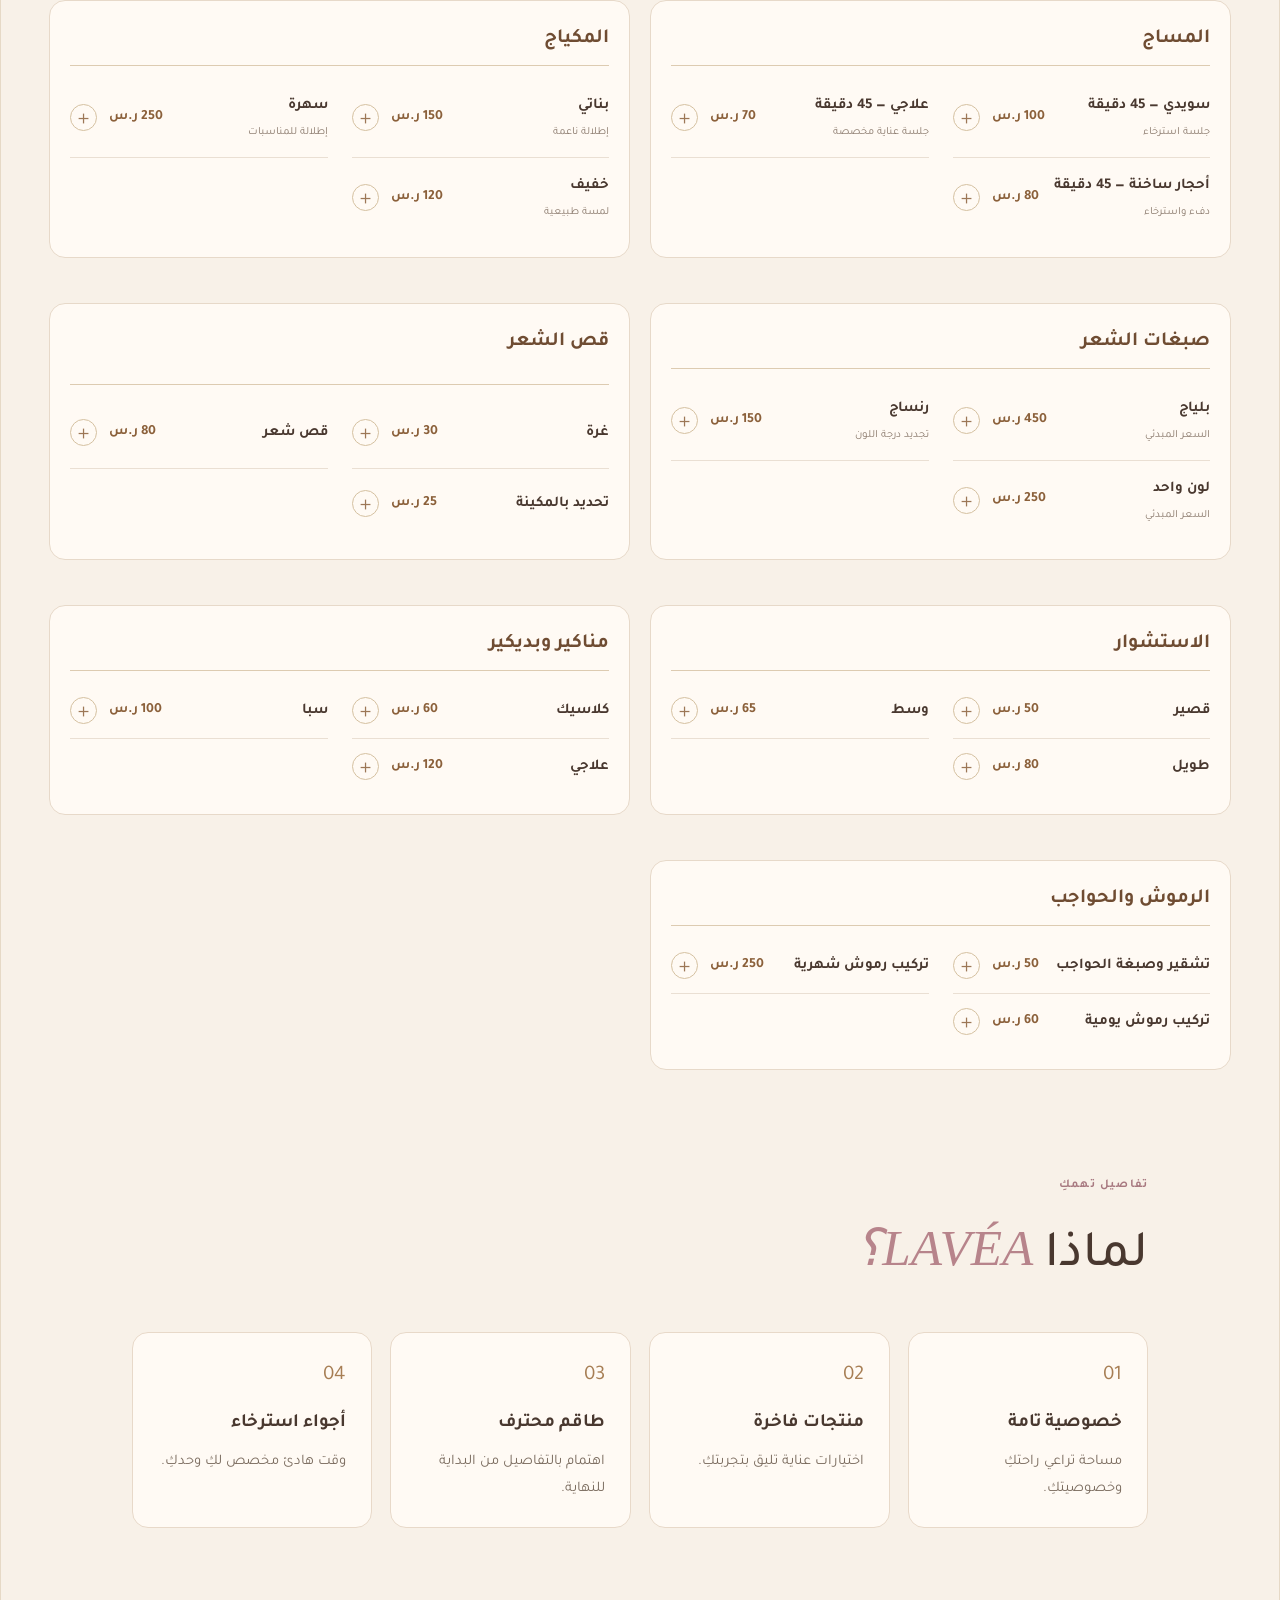
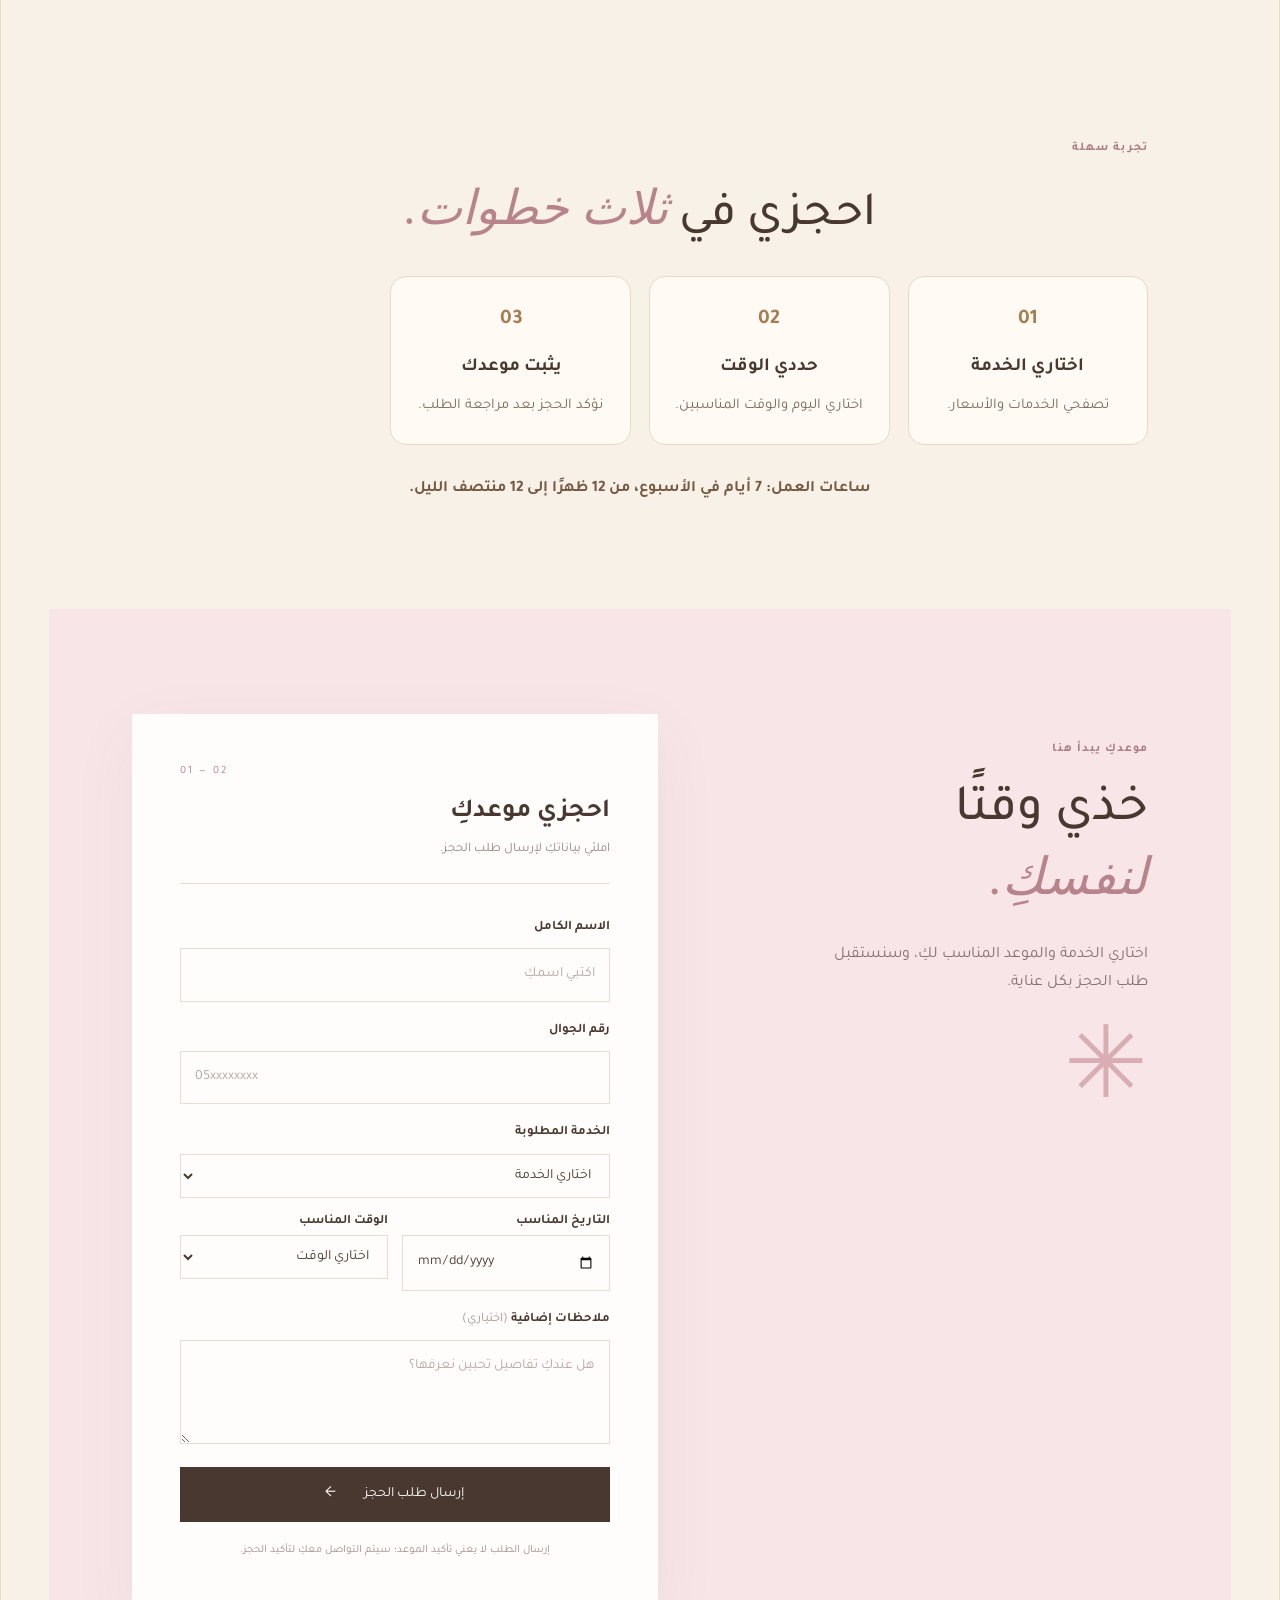
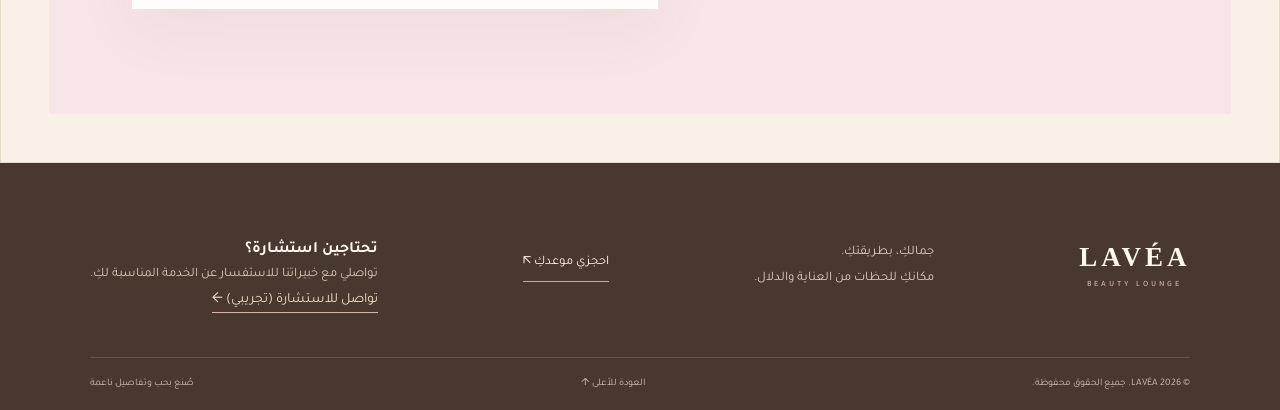
==== commit dff1959d: "Update index.html Updated image and video source paths in index.html to use relative paths." ====
--- a/index.html
+++ b/index.html
@@ -53,10 +53,10 @@
       </div>
       <div class="services-grid">
         <article class="service-card service-hair"><div class="service-photo"><img src="img/img6.png" alt="تصفيف الشعر" loading="lazy"><span class="service-number">01</span></div><div class="service-info"><div><h3>الشعر</h3><p>تسريحات، قص، استشوار وصبغات</p></div><a href="#price-list" aria-label="احجزي خدمة الشعر">↙</a></div></article>
-        <article class="service-card"><div class="service-photo"><img src="img/img7.png" alt="إطلالة مكياج ناعمة" loading="lazy"><span class="service-number">02</span></div><div class="service-info"><div><h3>المكياج</h3><p>سهرة، بناتي وإطلالات ناعمة</p></div><a href="#price-list" aria-label="احجزي خدمة المكياج">↙</a></div></article>
-        <article class="service-card"><div class="service-photo"><img src="img/img4.png" alt="رموش بتفاصيل جميلة" loading="lazy"><span class="service-number">03</span></div><div class="service-info"><div><h3>تركيب الرموش</h3><p>رموش يومية وشهرية</p></div><a href="#price-list" aria-label="احجزي خدمة الرموش">↙</a></div></article>
-        <article class="service-card"><div class="service-photo"><img src="img/img3.png" alt="جلسة استرخاء وعناية" loading="lazy"><span class="service-number">04</span></div><div class="service-info"><div><h3>المساج</h3><p>جلسات استرخائية وعلاجية</p></div><a href="#price-list" aria-label="احجزي خدمة المساج">↙</a></div></article>
-        <article class="service-card"><div class="service-photo"><img src="img/img8.png" alt="عناية بالأظافر" loading="lazy"><span class="service-number">05</span></div><div class="service-info"><div><h3>البديكير والمناكير</h3><p>عناية مرتبة ولمسة أنثوية</p></div><a href="#price-list" aria-label="احجزي خدمة الأظافر">↙</a></div></article>
+        <article class="service-card"><div class="service-photo"><img src="./img7.png" alt="إطلالة مكياج ناعمة" loading="lazy"><span class="service-number">02</span></div><div class="service-info"><div><h3>المكياج</h3><p>سهرة، بناتي وإطلالات ناعمة</p></div><a href="#price-list" aria-label="احجزي خدمة المكياج">↙</a></div></article>
+        <article class="service-card"><div class="service-photo"><img src="./img4.png" alt="رموش بتفاصيل جميلة" loading="lazy"><span class="service-number">03</span></div><div class="service-info"><div><h3>تركيب الرموش</h3><p>رموش يومية وشهرية</p></div><a href="#price-list" aria-label="احجزي خدمة الرموش">↙</a></div></article>
+        <article class="service-card"><div class="service-photo"><img src="./img3.png" alt="جلسة استرخاء وعناية" loading="lazy"><span class="service-number">04</span></div><div class="service-info"><div><h3>المساج</h3><p>جلسات استرخائية وعلاجية</p></div><a href="#price-list" aria-label="احجزي خدمة المساج">↙</a></div></article>
+        <article class="service-card"><div class="service-photo"><img src="./img8.png" alt="عناية بالأظافر" loading="lazy"><span class="service-number">05</span></div><div class="service-info"><div><h3>البديكير والمناكير</h3><p>عناية مرتبة ولمسة أنثوية</p></div><a href="#price-list" aria-label="احجزي خدمة الأظافر">↙</a></div></article>
       </div>
     </section>
 
@@ -74,21 +74,21 @@
     <section id="specialties" class="specialties section-pad">
       <div class="section-heading"><div><p class="eyebrow">خبرة تصنع الفرق</p><h2>تخصصاتنا، <em>بلمسة لافيا.</em></h2></div><p class="section-intro">خبرة واهتمام بالتفاصيل، لتكون كل زيارة تجربة تستحقينها.</p></div>
       <div class="specialty-grid">
-        <article class="specialty-card"><img src="img/img6.png" alt="صبغات وتصفيف الشعر" loading="lazy"><div><p class="eyebrow">HAIR ARTISTRY</p><h3>حِرفة الشعر</h3><p>أكثر من 15 سنة من الخبرة في صبغات الشعر وتفاصيل اللون، من البلياج الناعم إلى المعالجات والتسريحات التي تبرز جمالكِ.</p><ul><li>بلياج</li><li>صبغة لون واحد</li><li>معالجات الشعر</li><li>تسريحات</li></ul><a class="button button-dark" href="#price-list">استعراض الخدمات  ←</a></div></article>
-        <article class="specialty-card"><img src="img/img4.png" alt="رموش وحواجب" loading="lazy"><div><p class="eyebrow">LASH ARTISTRY</p><h3>فن الرموش</h3><p>تفاصيل دقيقة تبرز جمال العينين بإطلالة تناسبكِ، مع عناية لطيفة بالحواجب ولمسات مرتبة.</p><ul><li>تركيب رموش يومية</li><li>تركيب رموش شهرية</li><li>تحديد الحواجب</li><li>تشقير وصبغة الحواجب</li></ul><a class="button button-dark" href="#price-list">استعراض الخدمات ←</a></div></article>
-        <article class="specialty-card"><img src="img/img11.png" alt="جلسة سبا ومساج" loading="lazy"><div><p class="eyebrow">SPA & RELAXATION</p><h3>عالم السبا</h3><p>امنحي نفسكِ استراحة تستحقينها مع جلسات تساعدكِ على الاسترخاء في أجواء هادئة ومريحة.</p><ul><li>مساج سويدي</li><li>مساج علاجي</li><li>مساج الأحجار الساخنة</li><li>مناكير وبديكير سبا</li></ul><a class="button button-dark" href="#price-list">استعراض الخدمات ←</a></div></article>
-        <article class="specialty-card"><img src="img/img7.png" alt="فن المكياج" loading="lazy"><div><p class="eyebrow">MAKEUP ARTISTRY</p><h3>فن المكياج</h3><p>إطلالات تبرز ملامحكِ بطبيعية وأناقة، من المكياج الخفيف إلى إطلالة السهرة المميزة.</p><ul><li>مكياج خفيف</li><li>مكياج بناتي</li><li>مكياج سهرة</li></ul><a class="button button-dark" href="#price-list">استعراض الخدمات ←</a></div></article>
+        <article class="specialty-card"><img src="./img6.png" alt="صبغات وتصفيف الشعر" loading="lazy"><div><p class="eyebrow">HAIR ARTISTRY</p><h3>حِرفة الشعر</h3><p>أكثر من 15 سنة من الخبرة في صبغات الشعر وتفاصيل اللون، من البلياج الناعم إلى المعالجات والتسريحات التي تبرز جمالكِ.</p><ul><li>بلياج</li><li>صبغة لون واحد</li><li>معالجات الشعر</li><li>تسريحات</li></ul><a class="button button-dark" href="#price-list">استعراض الخدمات  ←</a></div></article>
+        <article class="specialty-card"><img src="./img4.png" alt="رموش وحواجب" loading="lazy"><div><p class="eyebrow">LASH ARTISTRY</p><h3>فن الرموش</h3><p>تفاصيل دقيقة تبرز جمال العينين بإطلالة تناسبكِ، مع عناية لطيفة بالحواجب ولمسات مرتبة.</p><ul><li>تركيب رموش يومية</li><li>تركيب رموش شهرية</li><li>تحديد الحواجب</li><li>تشقير وصبغة الحواجب</li></ul><a class="button button-dark" href="#price-list">استعراض الخدمات ←</a></div></article>
+        <article class="specialty-card"><img src="./img11.png" alt="جلسة سبا ومساج" loading="lazy"><div><p class="eyebrow">SPA & RELAXATION</p><h3>عالم السبا</h3><p>امنحي نفسكِ استراحة تستحقينها مع جلسات تساعدكِ على الاسترخاء في أجواء هادئة ومريحة.</p><ul><li>مساج سويدي</li><li>مساج علاجي</li><li>مساج الأحجار الساخنة</li><li>مناكير وبديكير سبا</li></ul><a class="button button-dark" href="#price-list">استعراض الخدمات ←</a></div></article>
+        <article class="specialty-card"><img src="./img7.png" alt="فن المكياج" loading="lazy"><div><p class="eyebrow">MAKEUP ARTISTRY</p><h3>فن المكياج</h3><p>إطلالات تبرز ملامحكِ بطبيعية وأناقة، من المكياج الخفيف إلى إطلالة السهرة المميزة.</p><ul><li>مكياج خفيف</li><li>مكياج بناتي</li><li>مكياج سهرة</li></ul><a class="button button-dark" href="#price-list">استعراض الخدمات ←</a></div></article>
       </div>
     </section>
 
     <section id="gallery" class="gallery section-pad">
       <div class="section-heading"><div><p class="eyebrow">من أجواء لافيا</p><h2>تفاصيل صغيرة، <em>فرق كبير.</em></h2></div><p class="section-intro">لمحات من عالم الجمال والاهتمام.</p></div>
       <div class="gallery-grid">
-        <figure class="gallery-large"><img src="img/img1.png" alt="مساحة صالون مضيئة" loading="lazy"><figcaption>مساحتكِ الهادئة</figcaption></figure>
-        <figure><img src="img/img11.png" alt="تصميم أظافر أنيق" loading="lazy"><figcaption>لمسات أنثوية</figcaption></figure>
-        <figure><img src="img/img10.png" alt="إطلالة جمال ناعمة" loading="lazy"><figcaption>جمالكِ بطريقتكِ</figcaption></figure>
-        <figure><img src="img/img12.png" alt="عناية وتصفيف الشعر" loading="lazy"><figcaption>اناقتك</figcaption></figure>
-        <figure><img src="img/img9.png" alt="تجهيز إطلالة مكياج" loading="lazy"><figcaption>استرخاء وهدوء</figcaption></figure>
+        <figure class="gallery-large"><img src="./img1.png" alt="مساحة صالون مضيئة" loading="lazy"><figcaption>مساحتكِ الهادئة</figcaption></figure>
+        <figure><img src="./img11.png" alt="تصميم أظافر أنيق" loading="lazy"><figcaption>لمسات أنثوية</figcaption></figure>
+        <figure><img src="./img10.png" alt="إطلالة جمال ناعمة" loading="lazy"><figcaption>جمالكِ بطريقتكِ</figcaption></figure>
+        <figure><img src="./img12.png" alt="عناية وتصفيف الشعر" loading="lazy"><figcaption>اناقتك</figcaption></figure>
+        <figure><img src="./img9.png" alt="تجهيز إطلالة مكياج" loading="lazy"><figcaption>استرخاء وهدوء</figcaption></figure>
       </div>
 <div class="video-gallery">
   <div>
@@ -99,7 +99,7 @@
 
   <div class="video-tile">
     <video controls playsinline preload="metadata">
-      <source src="vid/vid1.mp4" type="video/mp4">
+      <source src="./vid1.mp4" type="video/mp4">
       متصفحك لا يدعم تشغيل الفيديو.
     </video>
     <b>إلهام لتصفيف الشعر</b>
@@ -108,7 +108,7 @@
 
   <div class="video-tile">
     <video controls playsinline preload="metadata">
-      <source src="vid/vid2.mp4" type="video/mp4">
+      <source src="./vid2.mp4" type="video/mp4">
       متصفحك لا يدعم تشغيل الفيديو.
     </video>
     <b>إلهام للمكياج</b>
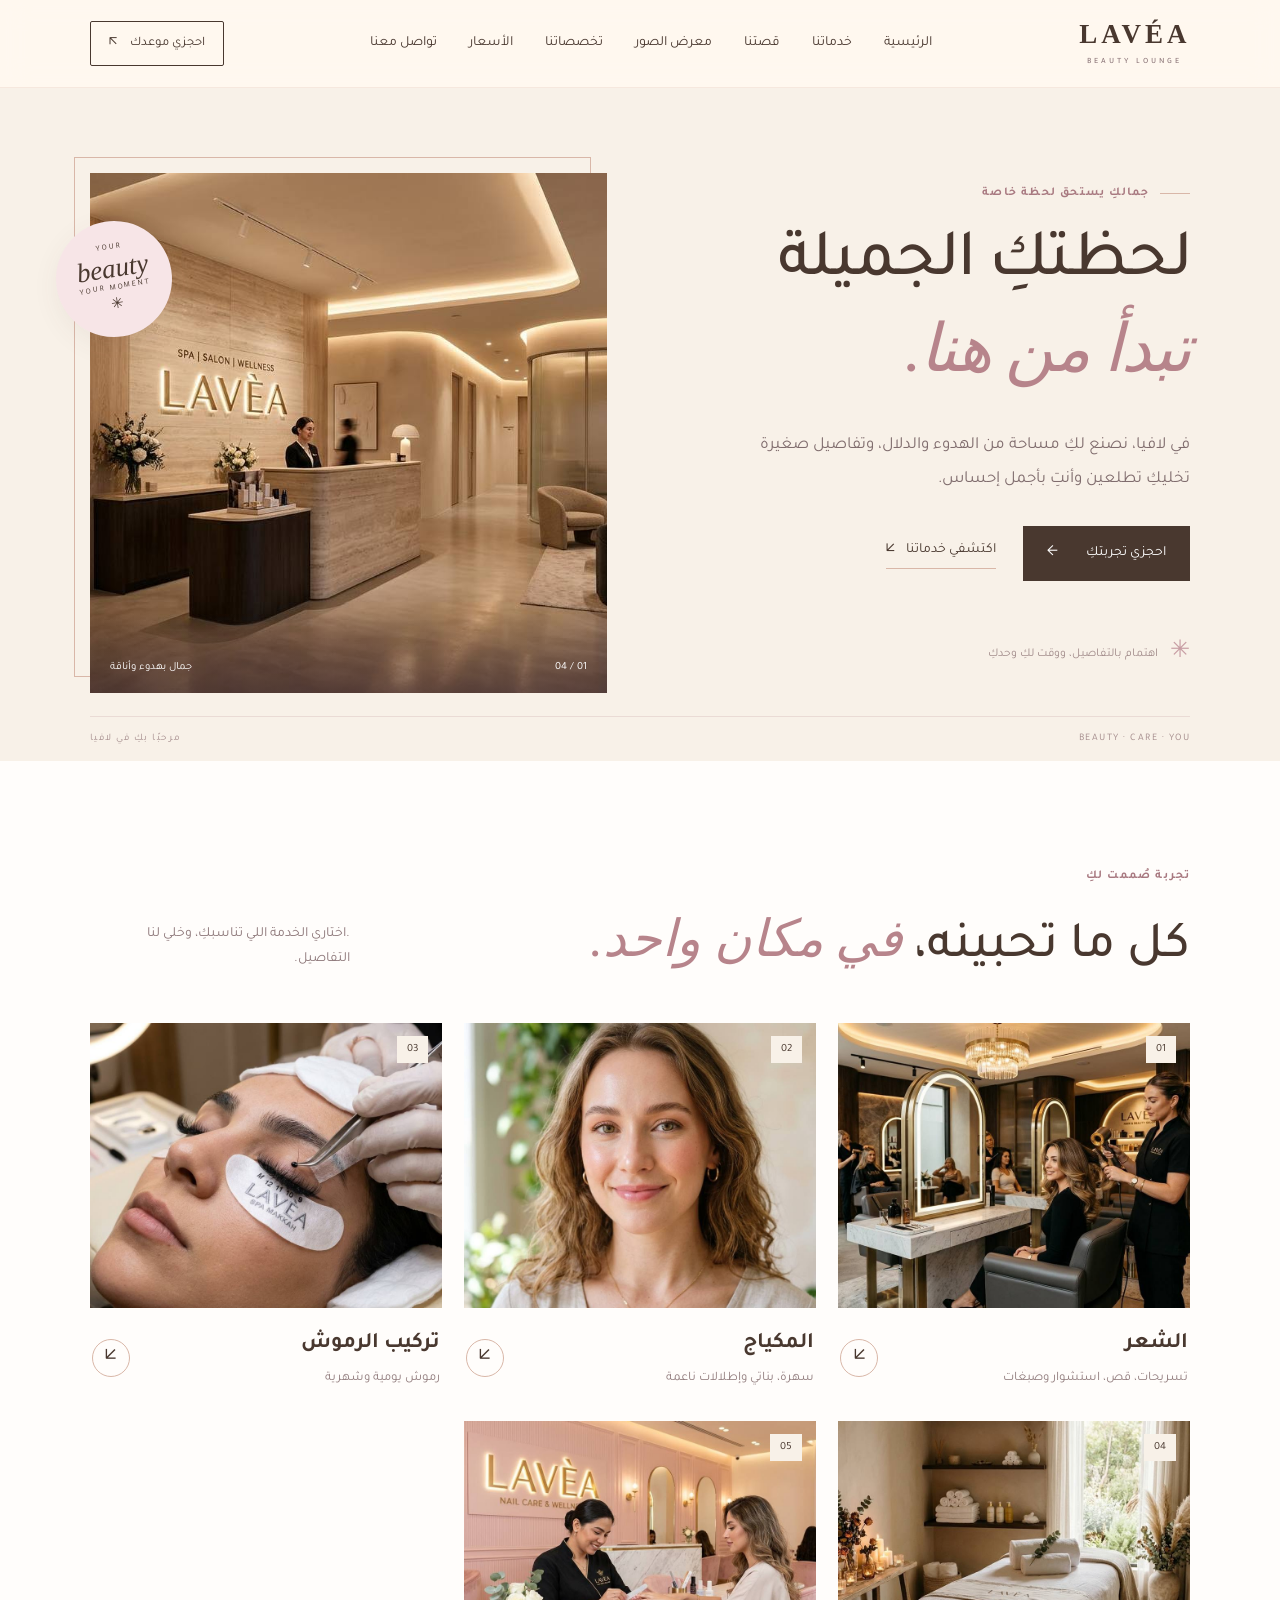
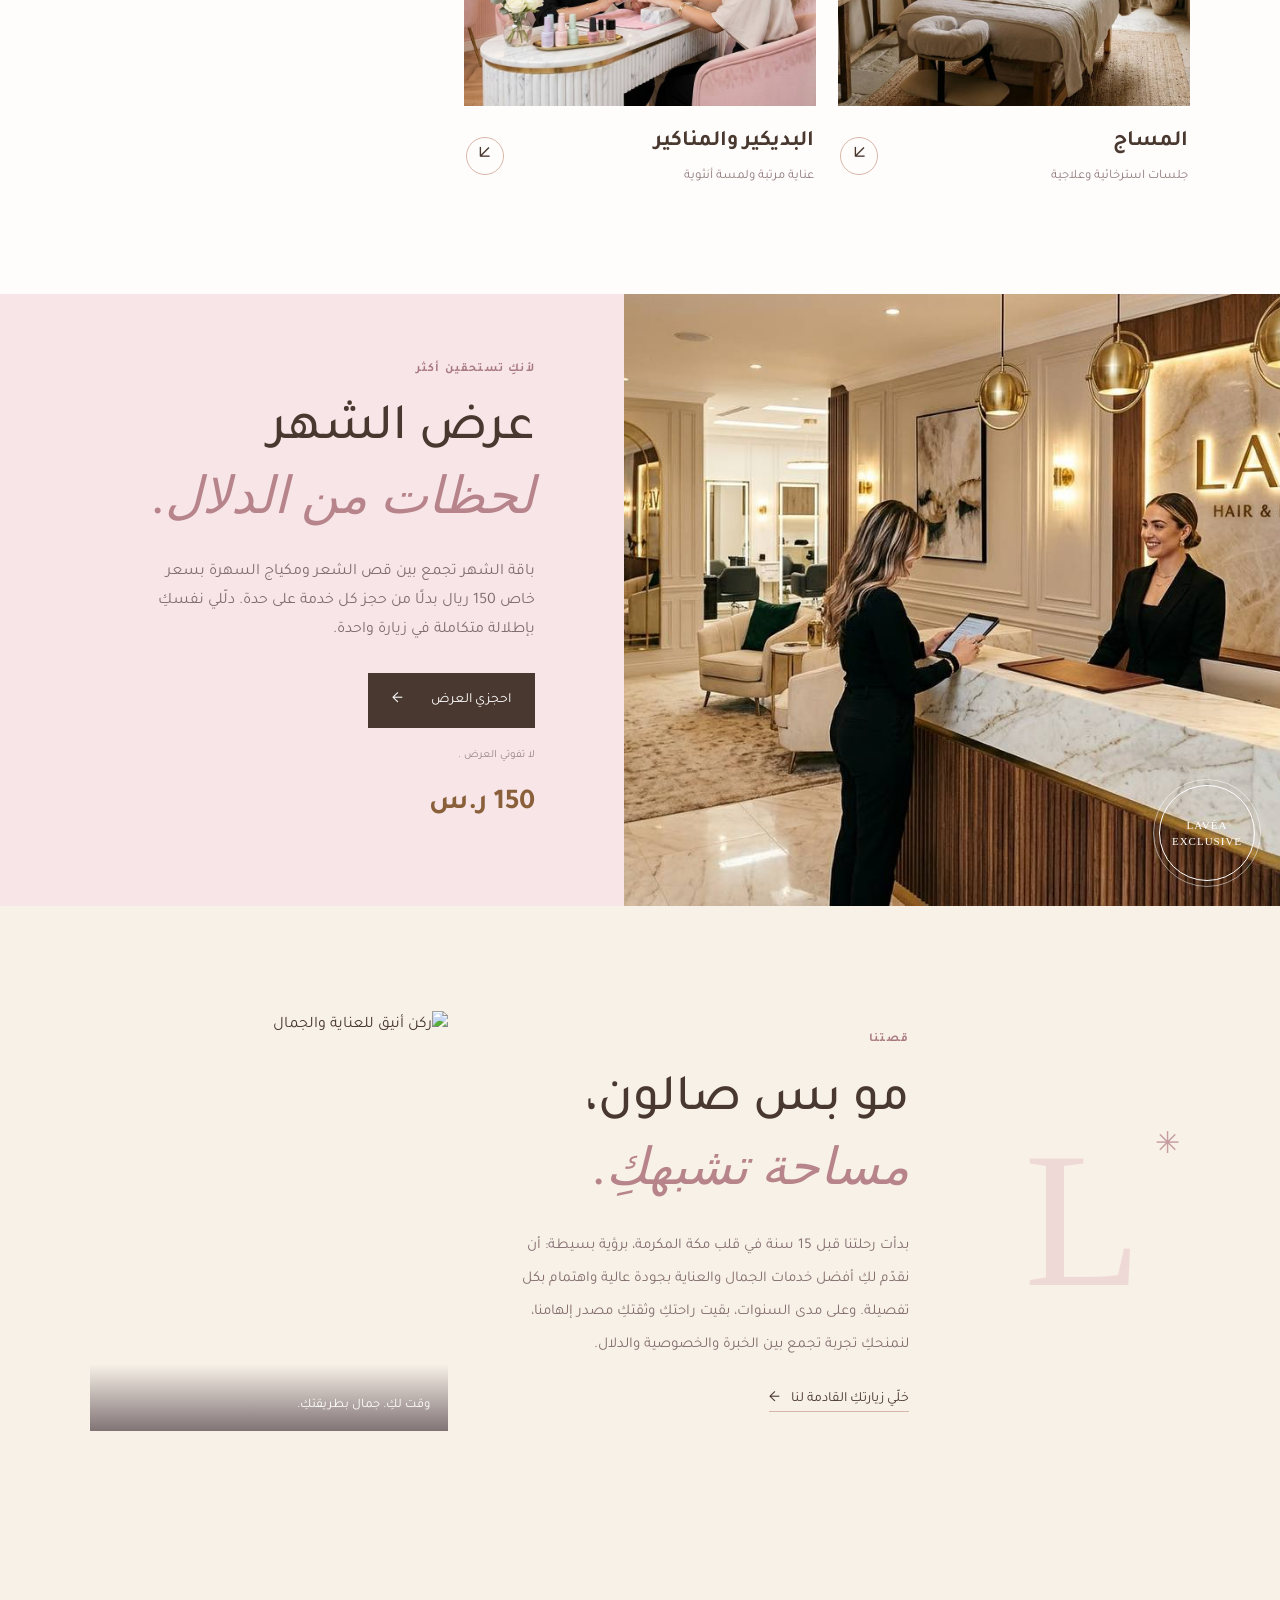
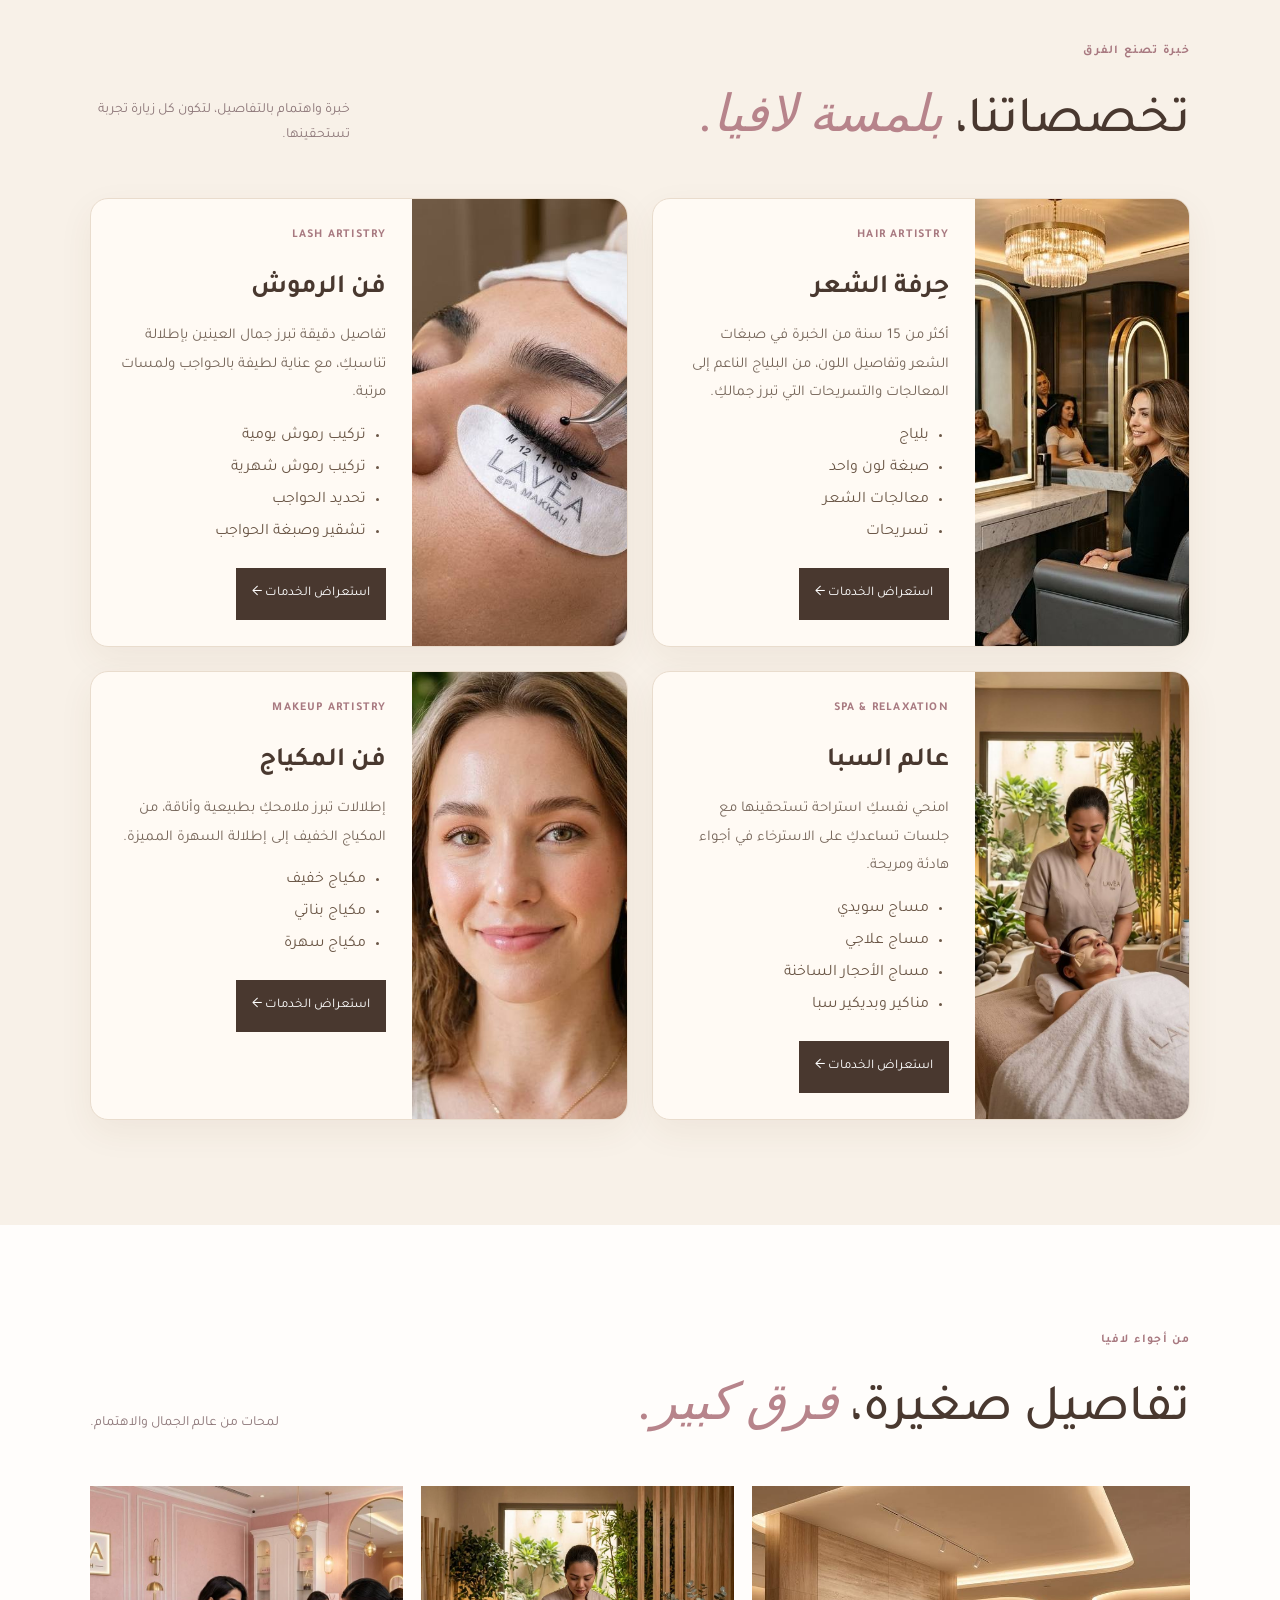
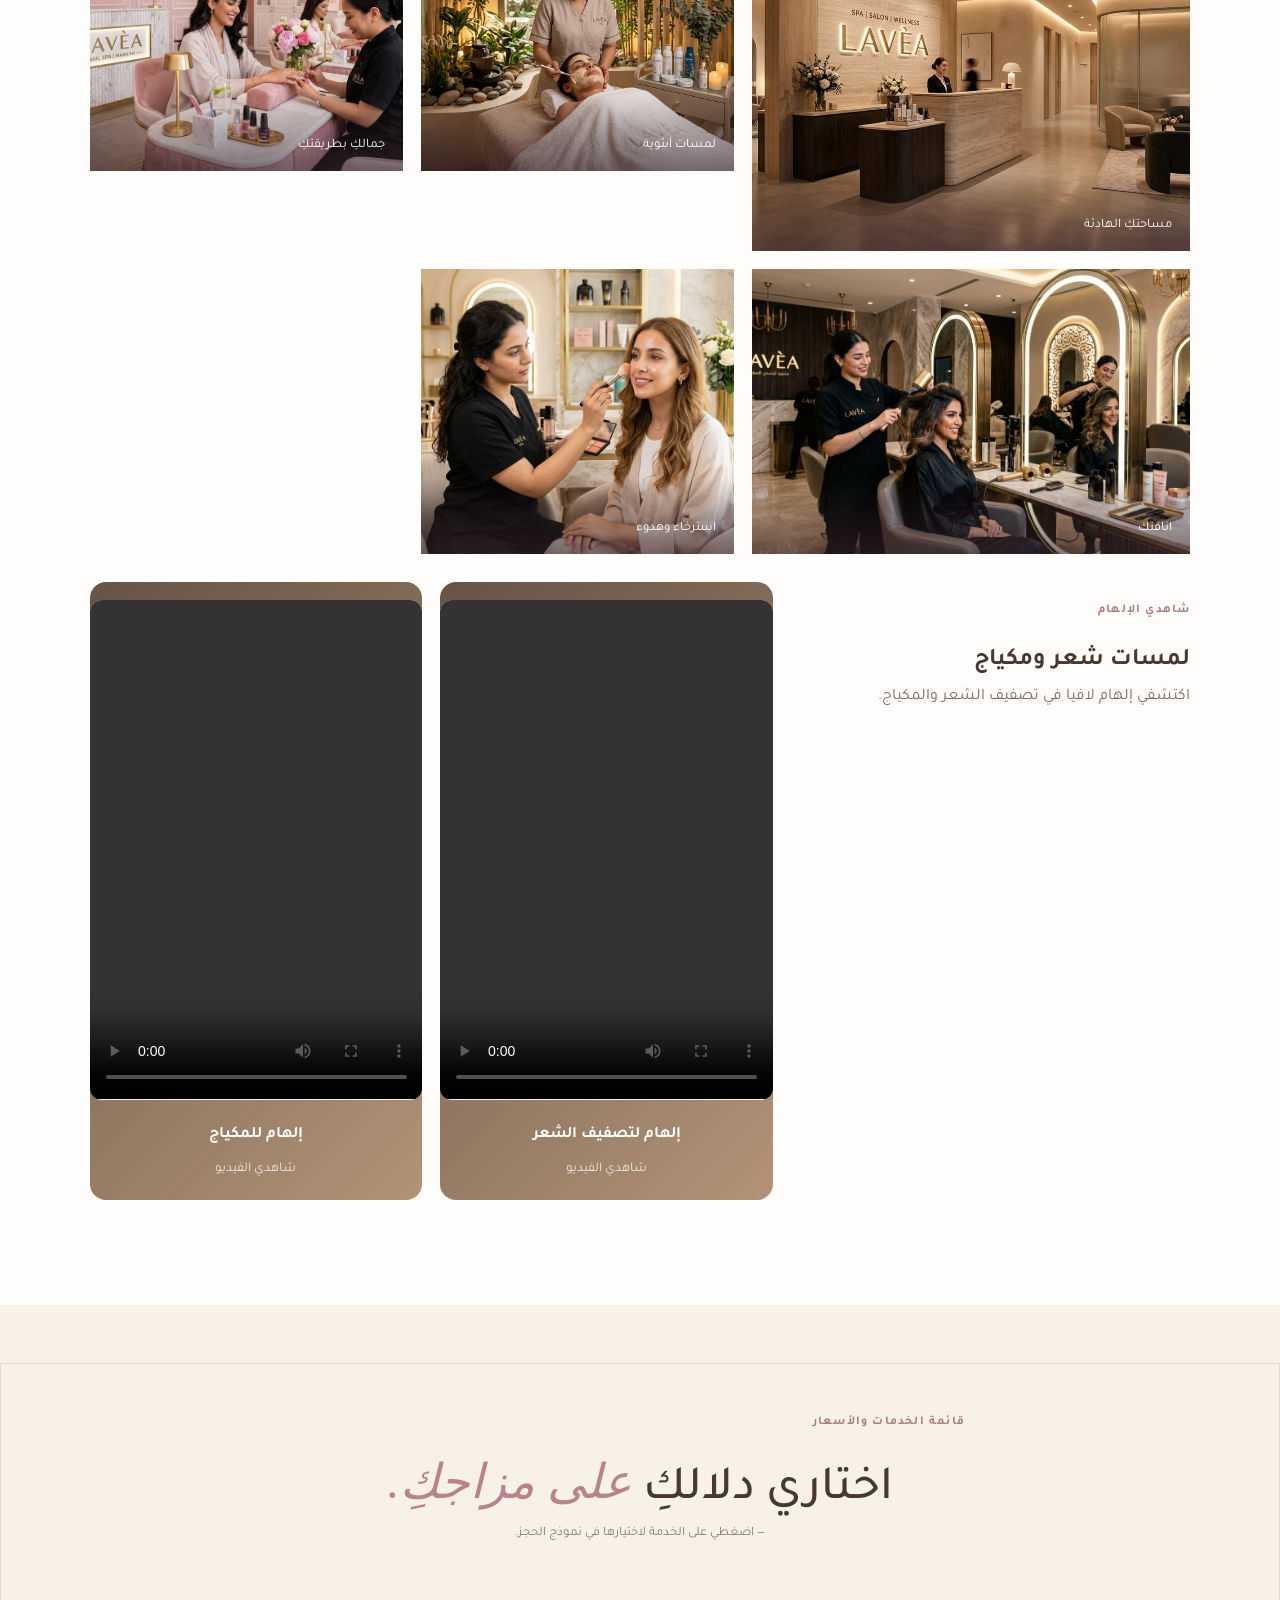
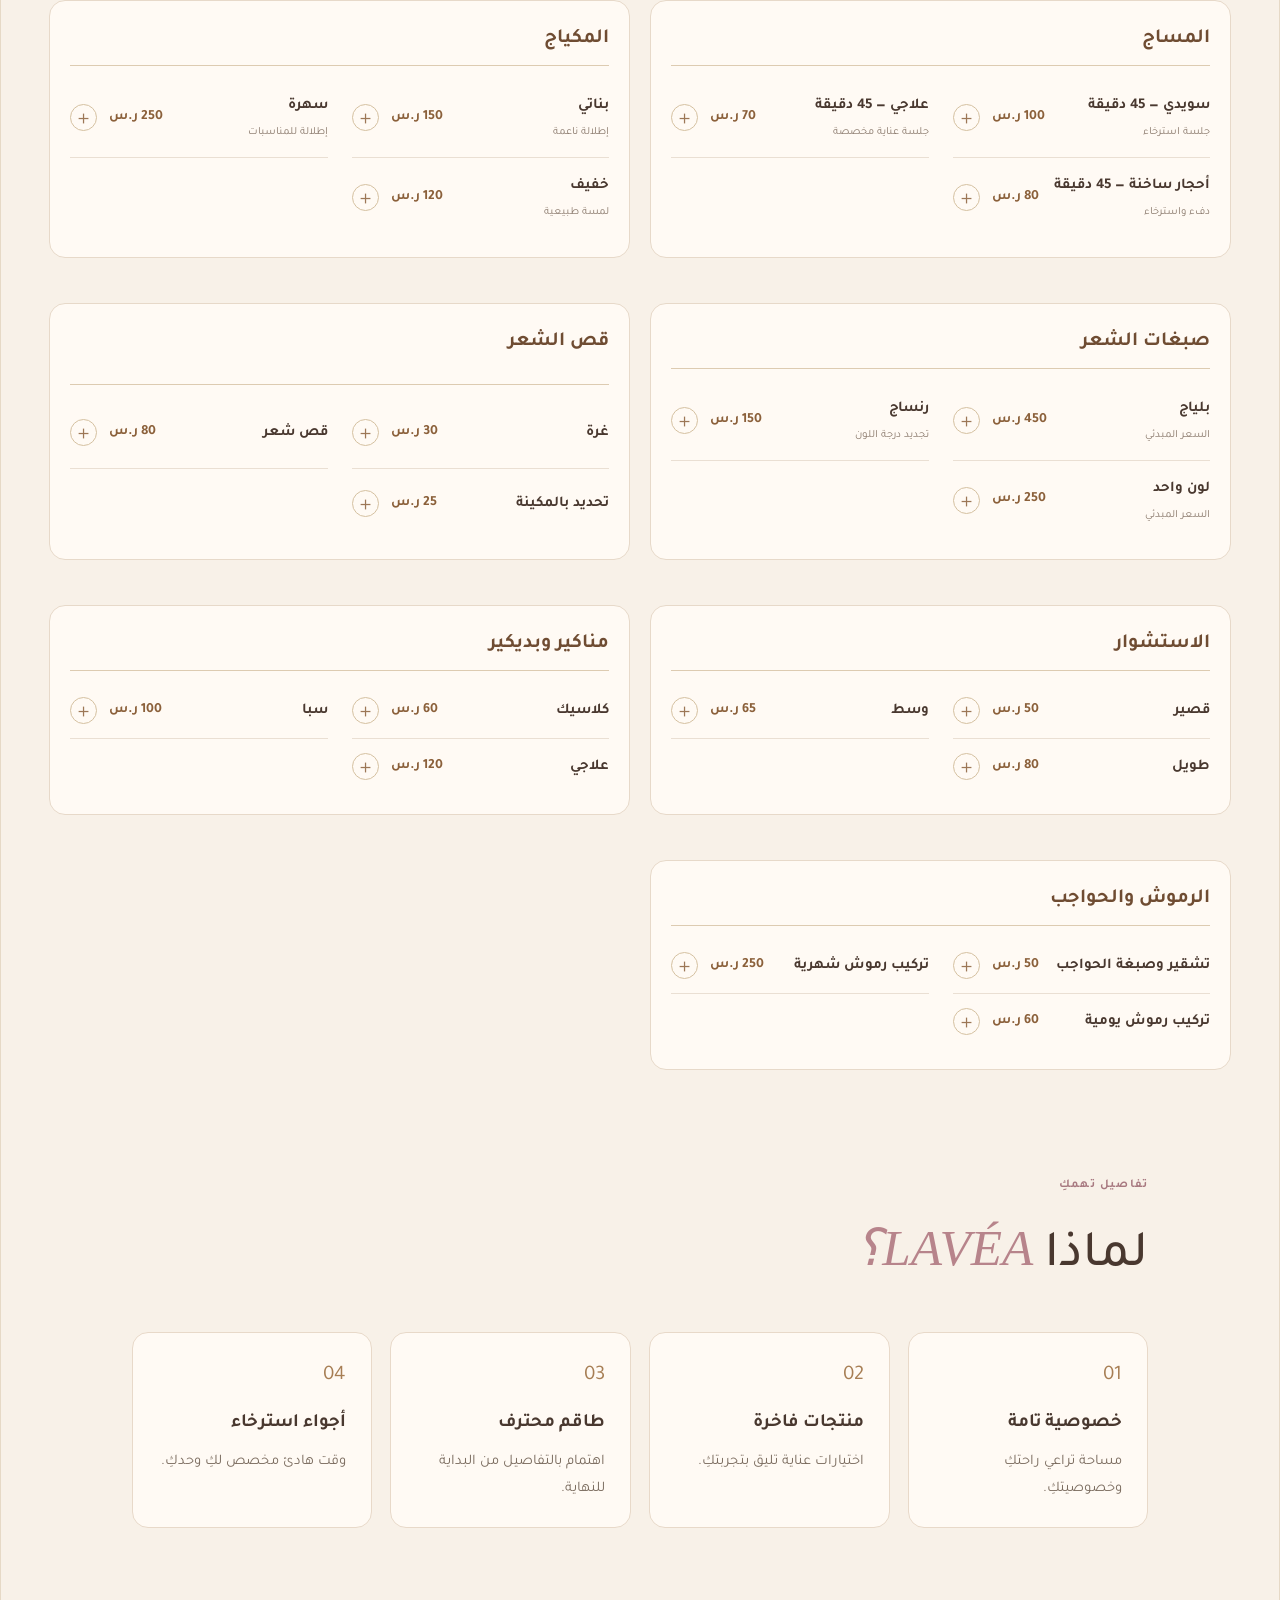
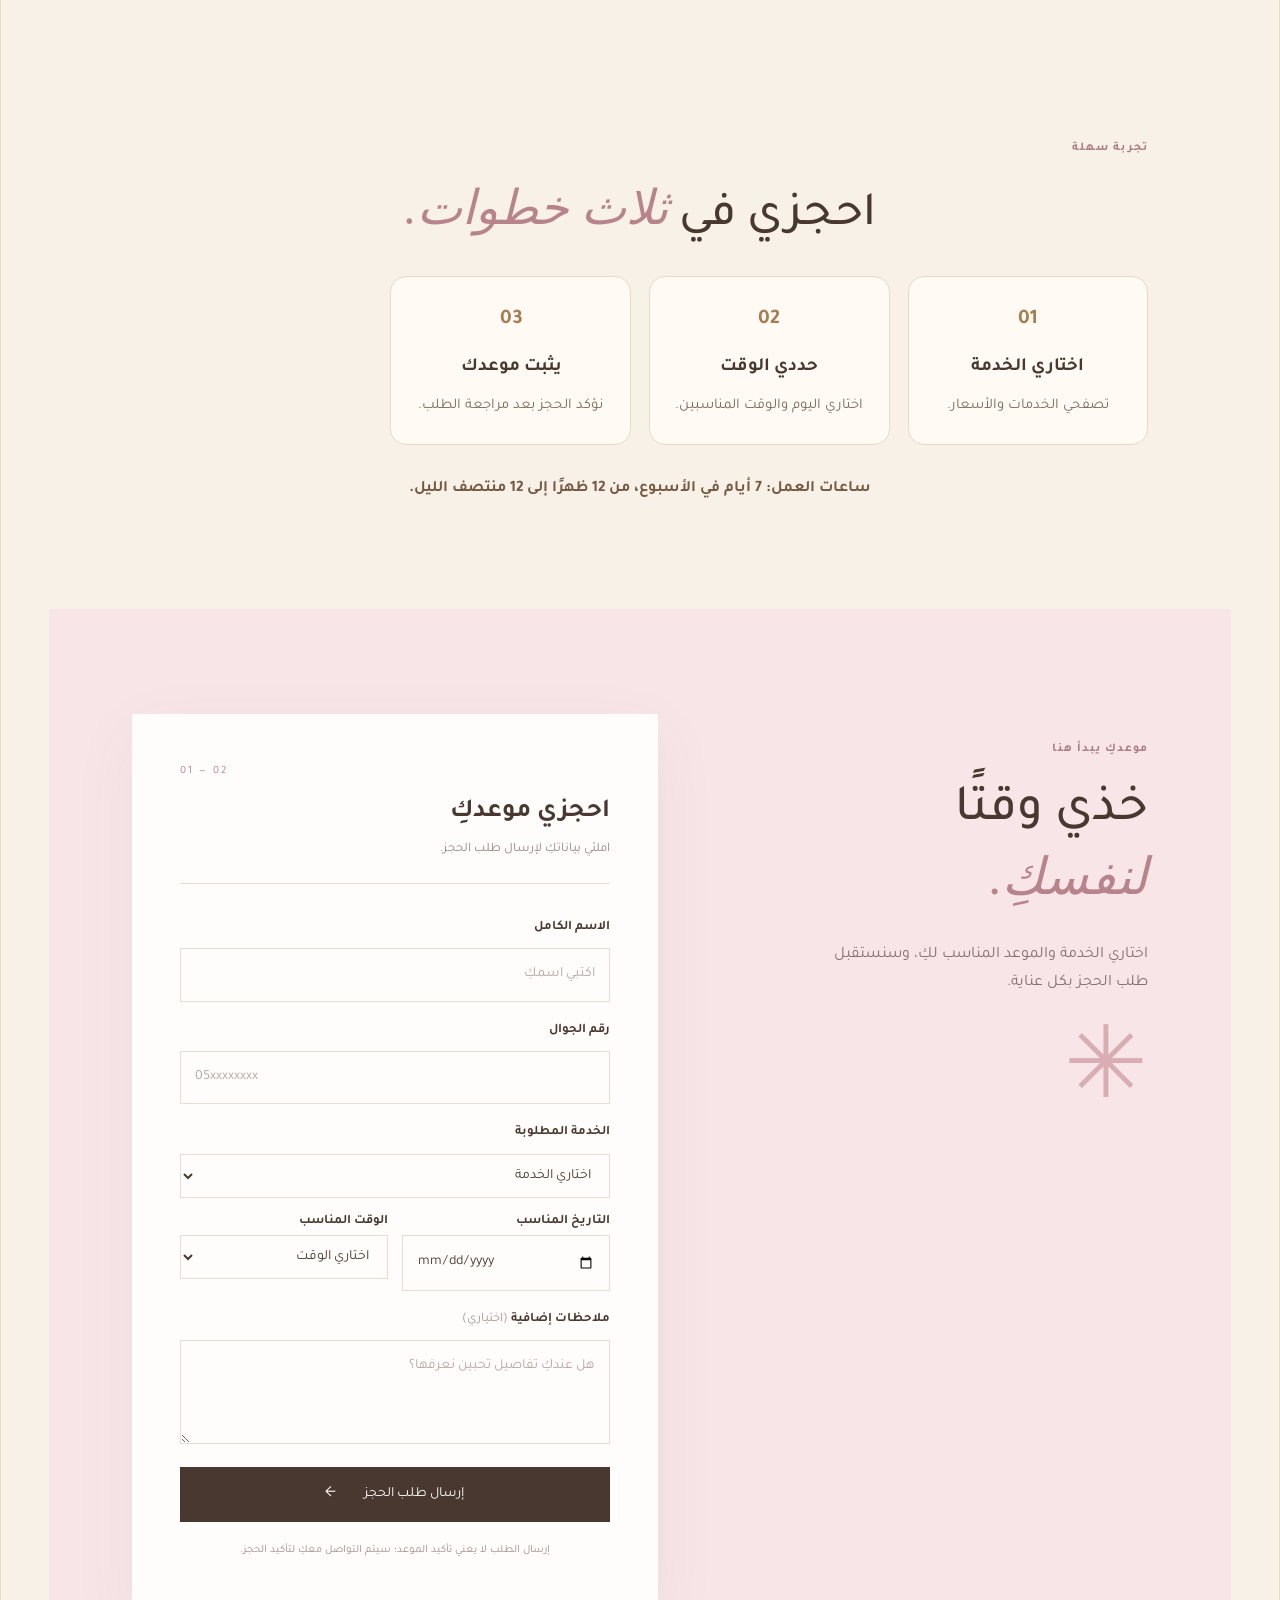
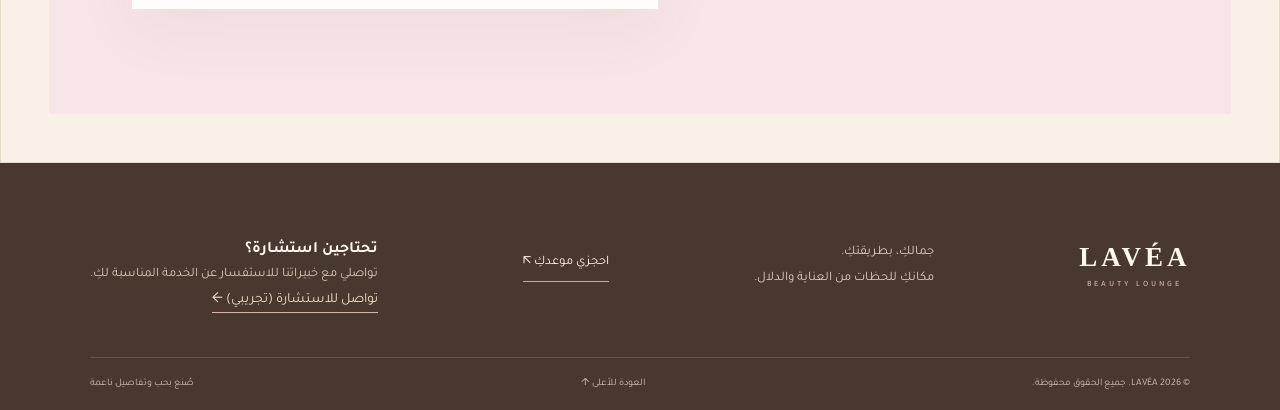
==== commit 6ea74536: "Update index.html" ====
--- a/index.html
+++ b/index.html
@@ -52,7 +52,7 @@
         <p class="section-intro">.اختاري الخدمة اللي تناسبكِ، وخلي لنا التفاصيل.</p>
       </div>
       <div class="services-grid">
-        <article class="service-card service-hair"><div class="service-photo"><img src="img/img6.png" alt="تصفيف الشعر" loading="lazy"><span class="service-number">01</span></div><div class="service-info"><div><h3>الشعر</h3><p>تسريحات، قص، استشوار وصبغات</p></div><a href="#price-list" aria-label="احجزي خدمة الشعر">↙</a></div></article>
+        <article class="service-card service-hair"><div class="service-photo"><img src="./img6.png" alt="تصفيف الشعر" loading="lazy"><span class="service-number">01</span></div><div class="service-info"><div><h3>الشعر</h3><p>تسريحات، قص، استشوار وصبغات</p></div><a href="#price-list" aria-label="احجزي خدمة الشعر">↙</a></div></article>
         <article class="service-card"><div class="service-photo"><img src="./img7.png" alt="إطلالة مكياج ناعمة" loading="lazy"><span class="service-number">02</span></div><div class="service-info"><div><h3>المكياج</h3><p>سهرة، بناتي وإطلالات ناعمة</p></div><a href="#price-list" aria-label="احجزي خدمة المكياج">↙</a></div></article>
         <article class="service-card"><div class="service-photo"><img src="./img4.png" alt="رموش بتفاصيل جميلة" loading="lazy"><span class="service-number">03</span></div><div class="service-info"><div><h3>تركيب الرموش</h3><p>رموش يومية وشهرية</p></div><a href="#price-list" aria-label="احجزي خدمة الرموش">↙</a></div></article>
         <article class="service-card"><div class="service-photo"><img src="./img3.png" alt="جلسة استرخاء وعناية" loading="lazy"><span class="service-number">04</span></div><div class="service-info"><div><h3>المساج</h3><p>جلسات استرخائية وعلاجية</p></div><a href="#price-list" aria-label="احجزي خدمة المساج">↙</a></div></article>
@@ -61,7 +61,7 @@
     </section>
 
     <section class="monthly-offer" aria-labelledby="offer-title">
-      <div class="offer-image"><img src="img/img2.png" alt="تفاصيل عناية وجمال" loading="lazy"><span class="offer-seal">LAVÉA<br>EXCLUSIVE</span></div>
+      <div class="offer-image"><img src="./img2.png" alt="تفاصيل عناية وجمال" loading="lazy"><span class="offer-seal">LAVÉA<br>EXCLUSIVE</span></div>
       <div class="offer-copy"><p class="eyebrow">لأنكِ تستحقين أكثر</p><h2 id="offer-title">عرض الشهر<br><em>لحظات من الدلال.</em></h2><p>باقة الشهر تجمع بين قص الشعر ومكياج السهرة بسعر خاص 150 ريال بدلًا من حجز كل خدمة على حدة. دلّلي نفسكِ بإطلالة متكاملة في زيارة واحدة.</p><a href="#price-list" class="button button-dark">احجزي العرض <span>←</span></a><span class="offer-small">لا تفوتي العرض .</span><strong class="offer-price">150 ر.س</strong></div>
     </section>
 
